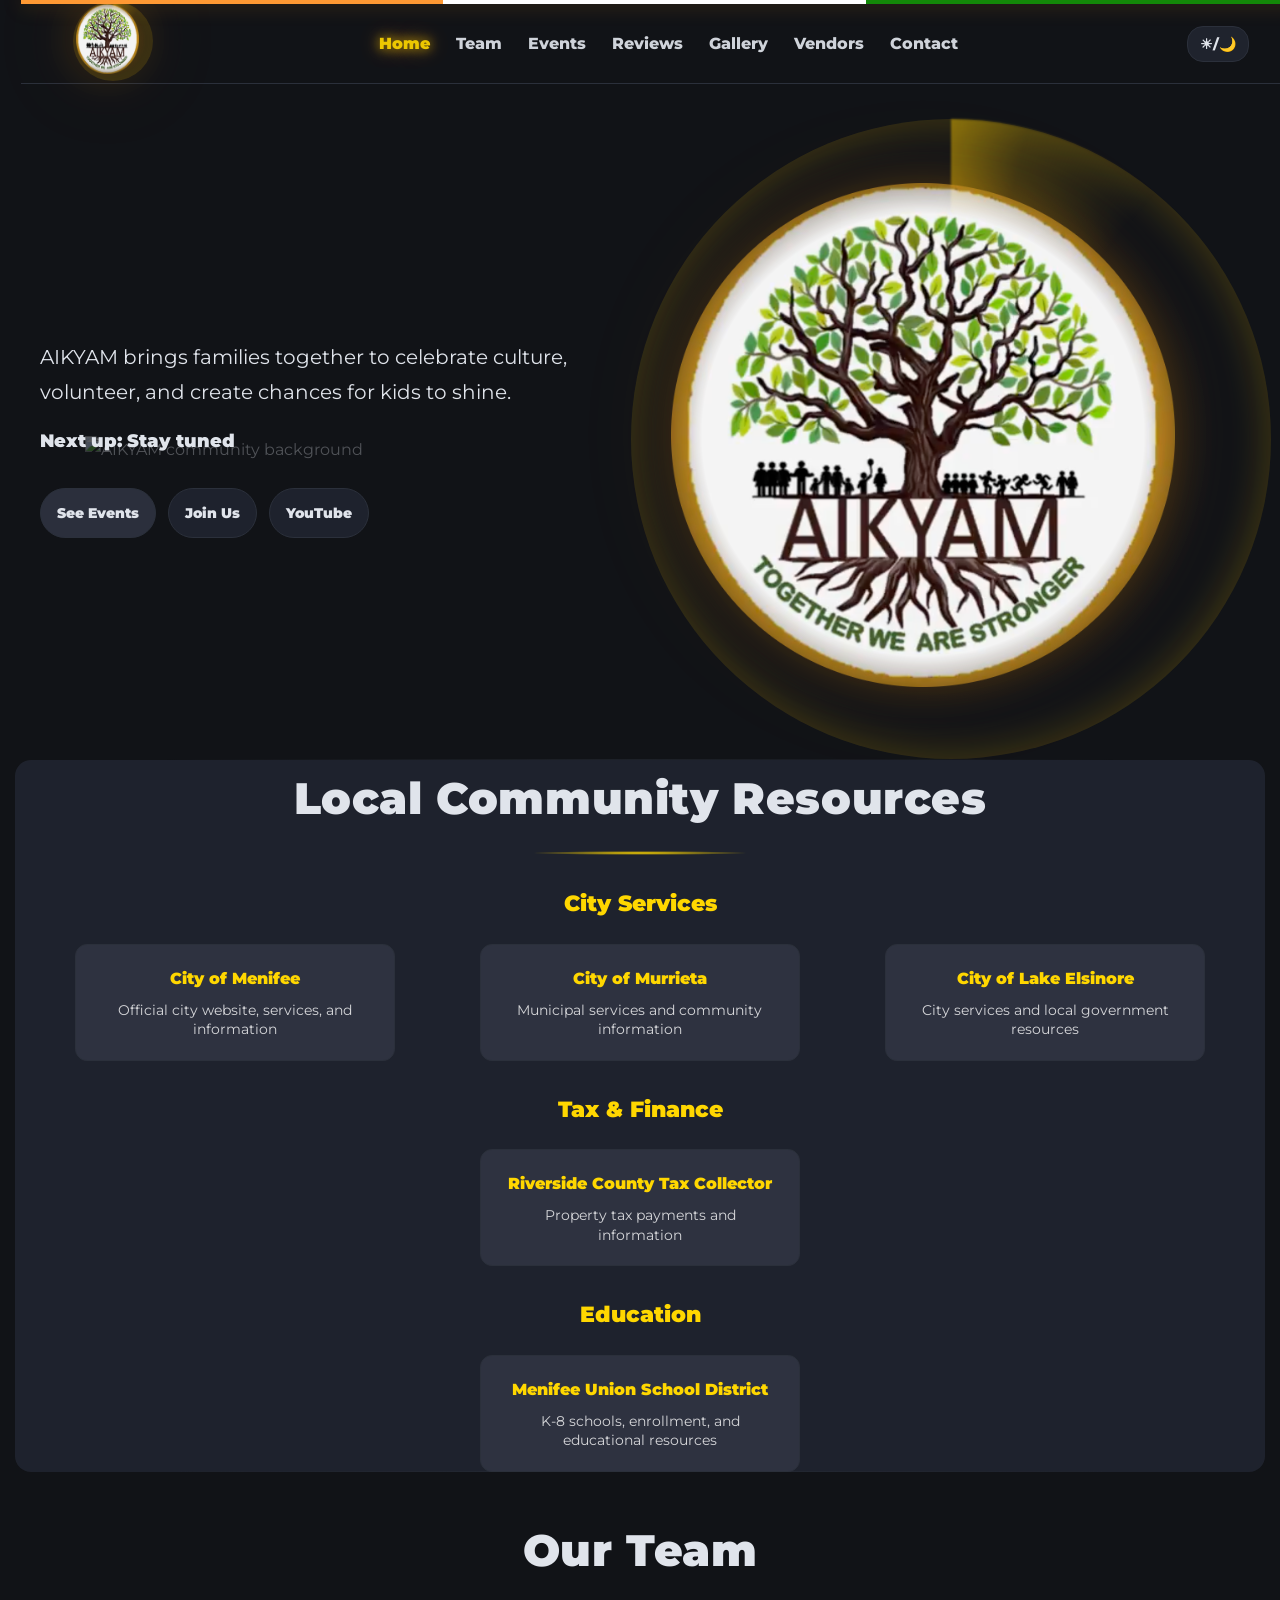
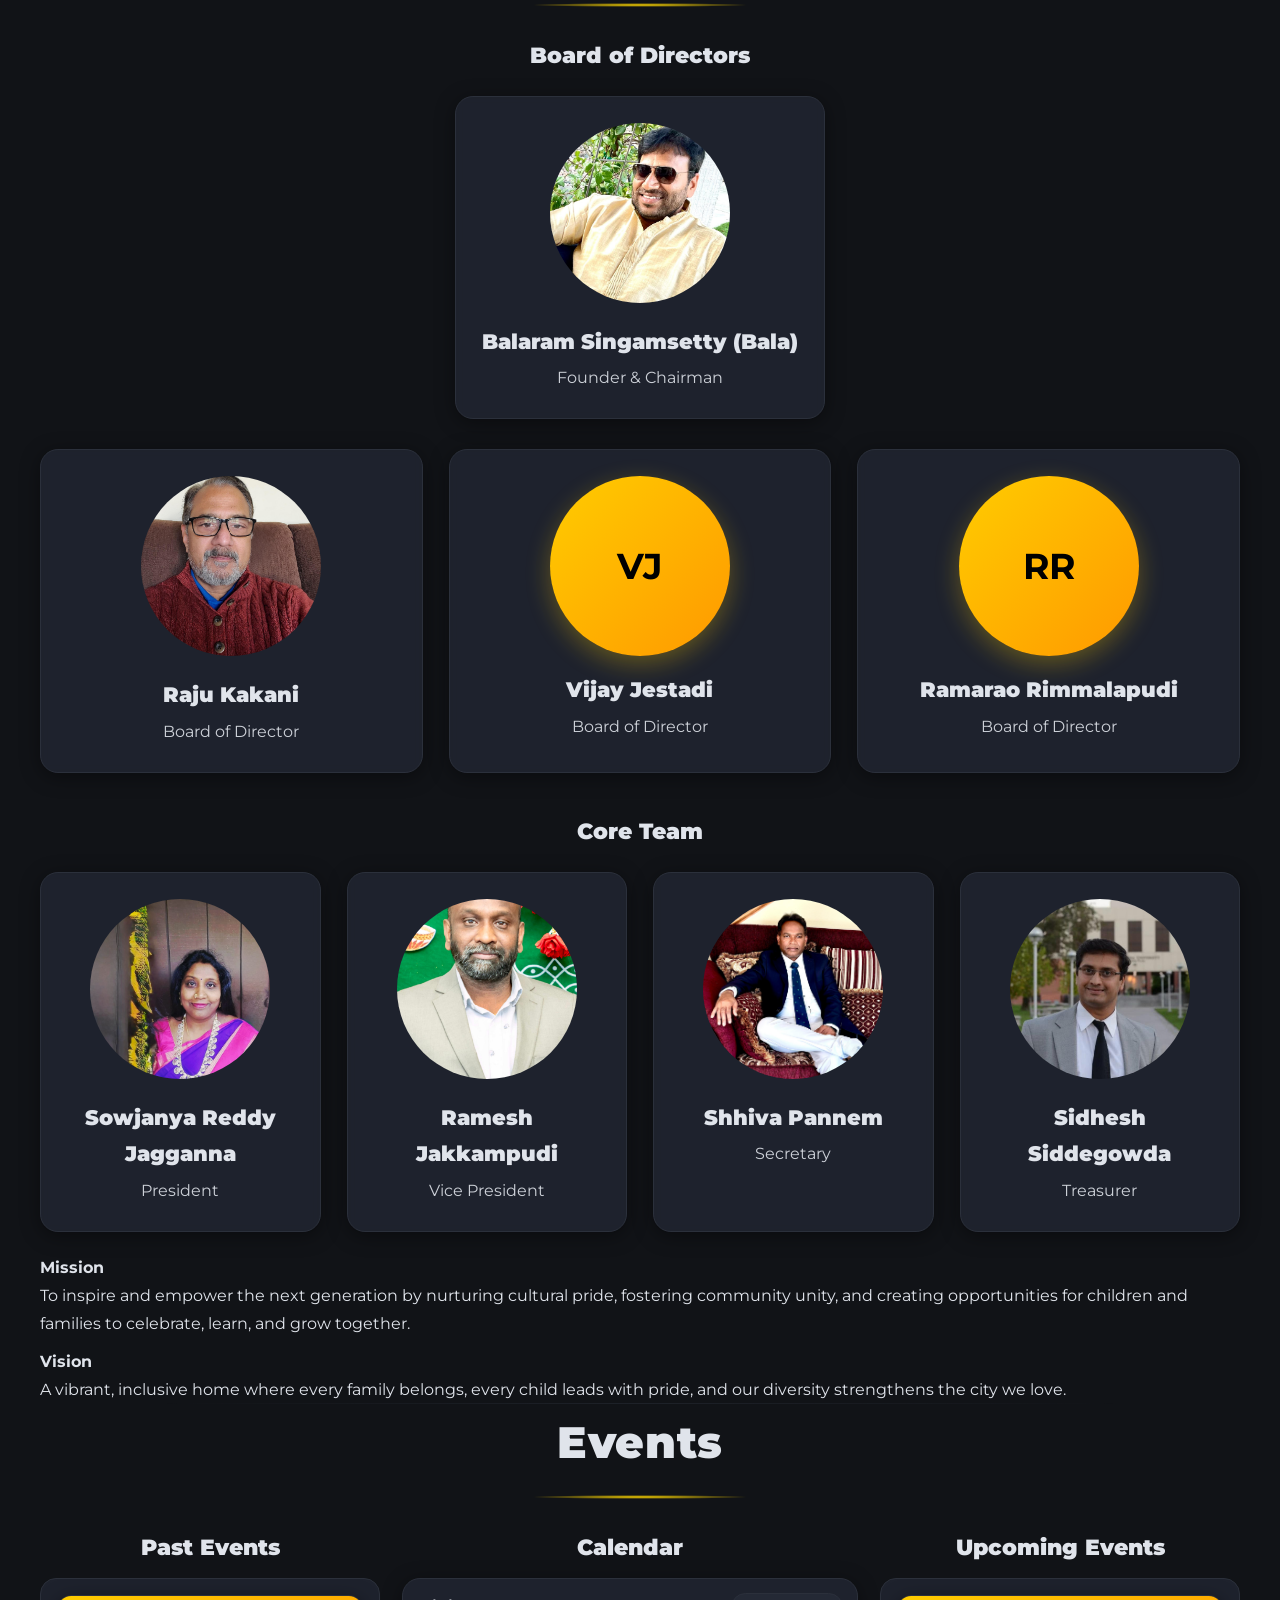
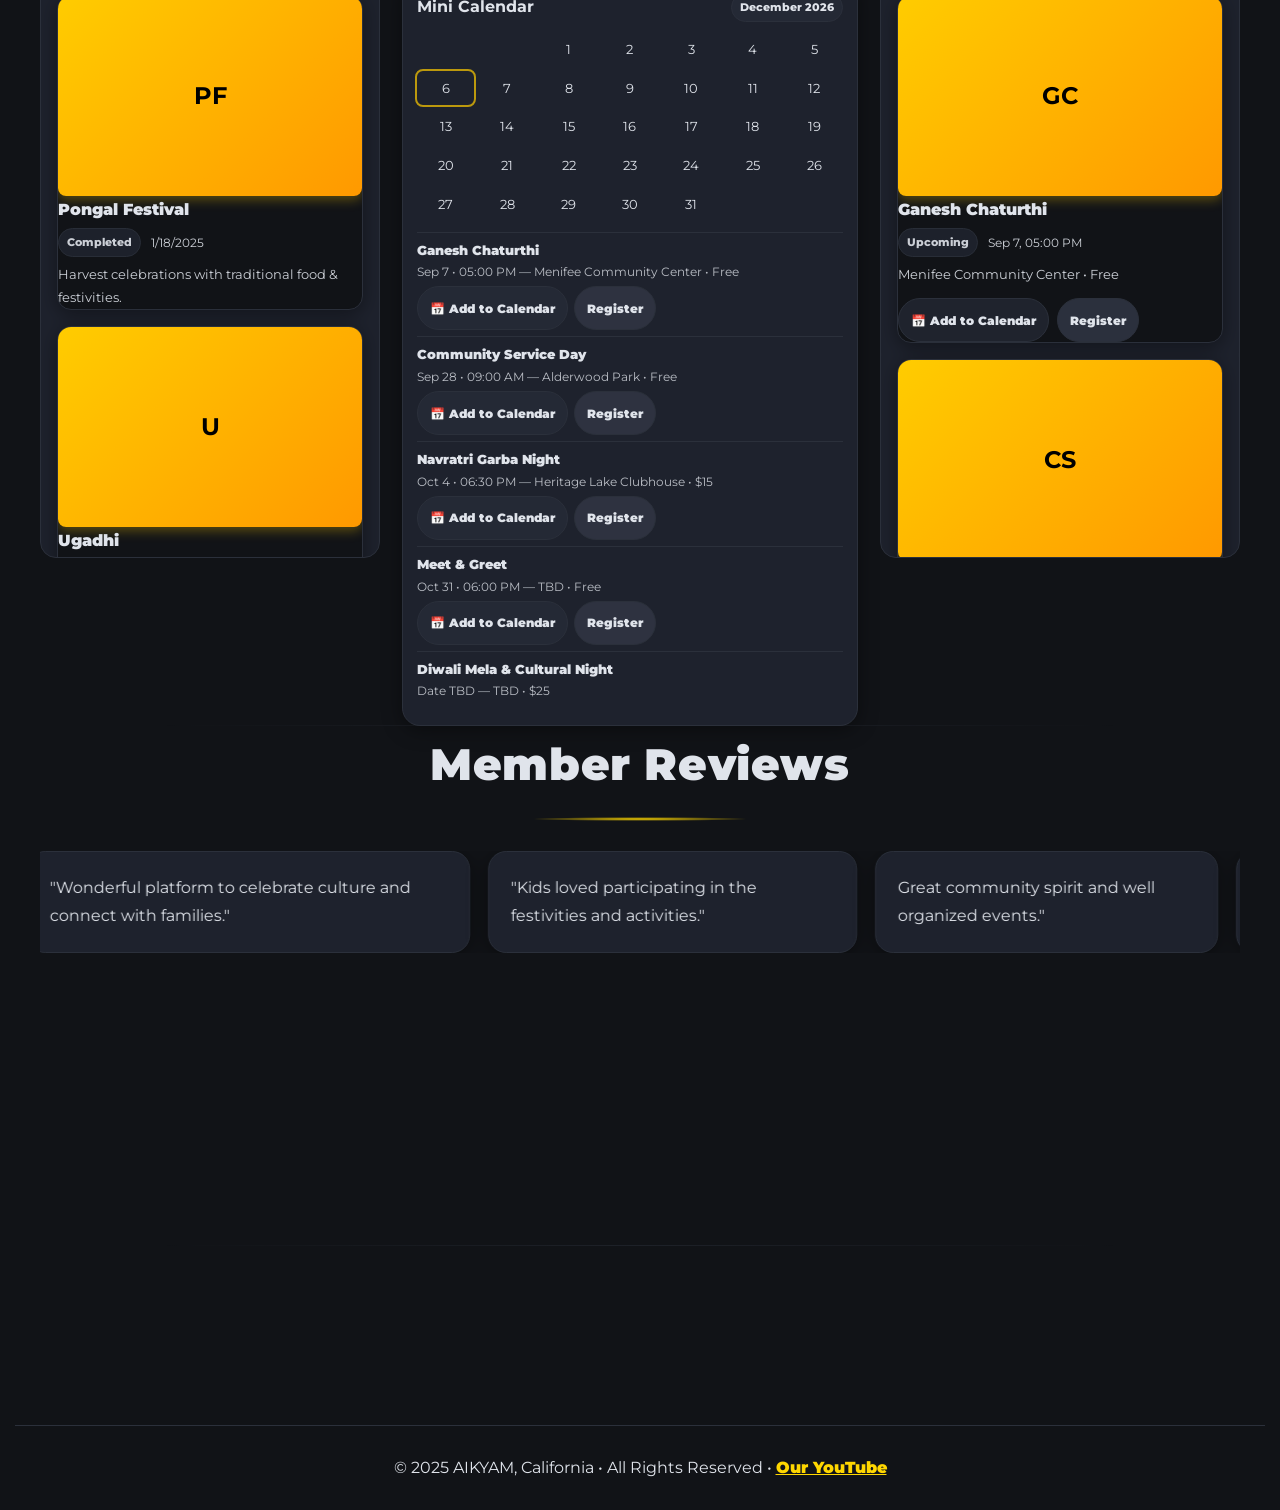
==== index.html @ e214d05e "common footer" ====
<!DOCTYPE html>
<html lang="en">

<head>
  <meta charset="UTF-8" />
  <meta http-equiv="X-UA-Compatible" content="IE=edge" />
  <meta name="viewport" content="width=device-width, initial-scale=1.0" />
  
  <!-- Primary Meta Tags -->
  <title>AIKYAM - Community Events & Cultural Celebrations | California</title>
  <meta name="title" content="AIKYAM - Community Events & Cultural Celebrations | California" />
  <meta name="description"
    content="Join AIKYAM for cultural celebrations, family events, and community volunteering. Bringing families together through festivals, kids showcases, and community engagement in California." />
  <meta name="keywords"
    content="AIKYAM, community events, cultural celebrations, family activities, volunteering, Indian community, festivals, California, kids showcase, cultural pride" />
  <meta name="author" content="AIKYAM" />
  <meta name="robots" content="index, follow" />
  <meta name="language" content="English" />
  <meta name="theme-color" content="#ff6b35" />
  
  <!-- Canonical URL -->
  <link rel="canonical" href="https://aikyamfoundation.org/" />

  <!-- Open Graph / Facebook -->
  <meta property="og:type" content="website" />
  <meta property="og:url" content="https://aikyamfoundation.org/" />
  <meta property="og:title" content="AIKYAM - Community Events & Cultural Celebrations" />
  <meta property="og:description"
    content="Join AIKYAM for cultural celebrations, family events, and community volunteering. Bringing families together through festivals, kids showcases, and community engagement." />
  <meta property="og:image" content="https://aikyamfoundation.org/assets/branding/logo.png" />
  <meta property="og:image:width" content="1200" />
  <meta property="og:image:height" content="630" />
  <meta property="og:site_name" content="AIKYAM" />
  <meta property="og:locale" content="en_US" />

  <!-- Twitter -->
  <meta property="twitter:card" content="summary_large_image" />
  <meta property="twitter:url" content="https://aikyamfoundation.org/" />
  <meta property="twitter:title" content="AIKYAM - Community Events & Cultural Celebrations" />
  <meta property="twitter:description"
    content="Join AIKYAM for cultural celebrations, family events, and community volunteering. Bringing families together through festivals, kids showcases, and community engagement." />
  <meta property="twitter:image" content="https://aikyamfoundation.org/assets/branding/logo.png" />

  <!-- Favicon -->
  <link rel="icon" type="image/png" sizes="32x32" href="assets/branding/logo.png" />
  <link rel="icon" type="image/png" sizes="16x16" href="assets/branding/logo.png" />
  <link rel="apple-touch-icon" href="assets/branding/logo.png" />

  <!-- Performance optimizations -->
  <link rel="preconnect" href="https://fonts.googleapis.com" />
  <link rel="preconnect" href="https://fonts.gstatic.com" crossorigin />
  <link rel="dns-prefetch" href="https://fonts.googleapis.com" />
  <link rel="dns-prefetch" href="https://www.youtube.com" />
  <link href="https://fonts.googleapis.com/css2?family=Montserrat:wght@400;700;900&display=swap" rel="stylesheet" />
  
  <!-- Preload critical resources -->
  <link rel="preload" href="styles.css" as="style" />
  <link rel="preload" href="script.js" as="script" />
  <link rel="preload" href="assets/branding/BgImage.png" as="image" />
  <link rel="preload" href="common/header.html" as="fetch" crossorigin />
  
  <!-- CSS -->
  <link rel="stylesheet" href="styles.css" />
  
  <!-- Structured Data -->
  <script type="application/ld+json">
  {
    "@context": "https://schema.org",
    "@type": "Organization",
    "name": "AIKYAM",
    "url": "https://aikyamfoundation.org",
    "logo": "https://aikyamfoundation.org/assets/branding/logo.png",
    "description": "AIKYAM brings families together to celebrate culture, volunteer, and create chances for kids to shine through community events and cultural celebrations.",
    "foundingDate": "2020",
    "address": {
      "@type": "PostalAddress",
      "addressRegion": "California",
      "addressCountry": "US"
    },
    "sameAs": [
      "https://www.youtube.com/@ManaAIKYAM"
    ]
  }
  </script>


</head>

<body>
  <div class="tricolor" aria-hidden="true"></div>

  <div id="bg-zoom" aria-hidden="true">
    <img id="bgZoomImg" src="assets/branding/BgImage.png" alt="AIKYAM community background" loading="eager">
  </div>

  <!-- Header will be loaded by JavaScript -->
  <div id="header-placeholder"></div>

  <!-- ===== Hero ===== -->
  <section class="hero" id="home" role="banner">
    <div class="container">
      <div class="hero-left">
        <p class="tagline">AIKYAM brings families together to celebrate culture, volunteer, and create chances
          for kids to shine.</p>
        <div class="next-title">Next up: <span id="nextEventTitle">—</span></div>
        <div class="countdown" id="countdown" aria-label="Event countdown timer" role="timer"></div>
        <div class="cta-row">
          <a class="btn" href="#events" aria-label="Navigate to events section">See Events</a>
          <a class="btn secondary" href="join.html" aria-label="Join AIKYAM community">Join Us</a>
          <a class="btn secondary" target="_blank" rel="noopener" href="https://www.youtube.com/@ManaAIKYAM" aria-label="Visit AIKYAM YouTube channel (opens in new tab)">YouTube</a>
          
        </div>
      </div>
      <div class="hero-right">
        <div class="sunburst" aria-hidden="true">
          <div class="sweep"></div>
        </div>
        <div class="hero-logo-wrap">
          <img class="hero-logo" src="assets/branding/logo.png" alt="AIKYAM hero image" loading="eager">
        </div>
      </div>
    </div>
  </section>

  <!-- ===== Local Community Resources ===== -->
  <section id="local-resources" class="reveal" role="region" aria-labelledby="resources-title">
    <div class="container">
      <h2 id="resources-title" class="section-title">Local Community Resources</h2>
      <div class="resource-links">
        <div class="resource-category">
          <h3 class="subhead">City Services</h3>
          <div class="links-grid">
            <a href="https://www.cityofmenifee.us/" target="_blank" rel="noopener noreferrer" class="resource-link">
              <strong>City of Menifee</strong>
              <span>Official city website, services, and information</span>
            </a>
            <a href="https://www.murrieta.org/" target="_blank" rel="noopener noreferrer" class="resource-link">
              <strong>City of Murrieta</strong>
              <span>Municipal services and community information</span>
            </a>
            <a href="https://www.lake-elsinore.org/" target="_blank" rel="noopener noreferrer" class="resource-link">
              <strong>City of Lake Elsinore</strong>
              <span>City services and local government resources</span>
            </a>
          </div>
        </div>
        
        <div class="resource-category">
          <h3 class="subhead">Tax & Finance</h3>
          <div class="links-grid">
            <a href="https://www.rivcotax.org/" target="_blank" rel="noopener noreferrer" class="resource-link">
              <strong>Riverside County Tax Collector</strong>
              <span>Property tax payments and information</span>
            </a>
          </div>
        </div>

        <div class="resource-category">
          <h3 class="subhead">Education</h3>
          <div class="links-grid">
            <a href="https://www.menifeeunion.org/" target="_blank" rel="noopener noreferrer" class="resource-link">
              <strong>Menifee Union School District</strong>
              <span>K-8 schools, enrollment, and educational resources</span>
            </a>
          </div>
        </div>
      </div>
    </div>
  </section>

  <!-- ===== Team ===== -->
  <section id="team" class="reveal" role="region" aria-labelledby="team-title">
    <div class="container">
      <h2 id="team-title" class="section-title">Our Team</h2>

      <h3 class="subhead" style="text-align: center; margin-bottom: 20px;">Board of Directors</h3>
      <!-- Chairman in separate row -->
      <div class="cards" id="chairmanCard"
        style="justify-content: center; margin-bottom: 30px; display: flex; align-items: center;"></div>
      <!-- Other board members -->
      <div class="cards" id="boardCards" style="margin-bottom: 40px;"></div>

      <h3 class="subhead" style="text-align: center; margin-bottom: 20px;">Core Team</h3>
      <div class="cards" id="coreCards"></div>

      <div class="mv">
        <h4>Mission</h4>
        <p>To inspire and empower the next generation by nurturing cultural pride, fostering community unity, and
          creating opportunities for children and families to celebrate, learn, and grow together.</p>
        <h4 style="margin-top:10px;">Vision</h4>
        <p>A vibrant, inclusive home where every family belongs, every child leads with pride, and our diversity
          strengthens the city we love.</p>
      </div>
    </div>
  </section>

  <!-- ===== Events (Past / Calendar / Upcoming) ===== -->
  <section id="events" class="reveal" role="region" aria-labelledby="events-title">
    <div class="container">
      <h2 id="events-title" class="section-title">Events</h2>
      <div class="events-3col">
        <div class="col l">
          <h3 class="subhead">Past Events</h3>
          <div class="vloop" id="pastVLoop" style="--vspd:38s"></div>
        </div>
        <div class="col m">
          <h3 class="subhead">Calendar</h3>
          <div class="calendar-card">
            <div class="calendar-head">
              <strong>Mini Calendar</strong>
              <span class="pill" id="calendarMonth"></span>
            </div>
            <div class="calendar-grid" id="calendarGrid" aria-label="Mini Calendar"></div>
            <div class="schedule" id="upcomingSchedule" aria-label="Upcoming schedule"></div>
          </div>
        </div>
        <div class="col r">
          <h3 class="subhead">Upcoming Events</h3>
          <div class="vloop" id="upVLoop" style="--vspd:44s"></div>
        </div>
      </div>
    </div>
  </section>

  <!-- ===== Member Reviews ===== -->
  <section id="reviews-section" class="reveal" role="region" aria-labelledby="reviews-title">
    <div class="container">
      <h2 id="reviews-title" class="section-title">Member Reviews</h2>
      <div class="reviews-marquee-wrapper" style="overflow:hidden;width:var(--maxw);margin:0 auto;">
        <div id="reviewsTrack" class="reviews"
          style="display:flex;gap:18px;justify-content:center;align-items:stretch;width:var(--maxw);margin:0 auto;will-change:transform;">
          <div class="review card">"Wonderful platform to celebrate culture and connect with families."</div>
          <div class="review card">"Kids loved participating in the festivities and activities."</div>
          <div class="review card">Great community spirit and well organized events."</div>
        </div>
      </div>
    </div>
  </section>



  </section>

  <canvas id="fireworks-canvas"></canvas>
  <div id="toTop" title="Back to top">↑</div>
  <div id="toast"></div>

  <!-- Footer will be loaded by JavaScript -->
  <div id="footer-placeholder"></div>
  
  <script src="script.js"></script>
</body>

</html>
---- styles.css ----
/*
  AIKYAM — Stylesheet
  - Mobile-first CSS with responsive enhancements and reduced motion support
  - Sections labeled for quick scanning
*/

/* ===================== RESET & TOKENS ===================== */
* {
  margin: 0;
  padding: 0;
  box-sizing: border-box;
  font-family: 'Montserrat', sans-serif;
}

/* ======== VARS ======== */
:root {
  /* Dark theme (default) */
  --bg: hsl(220, 15%, 8%);
  --text: hsl(220, 20%, 90%);
  --text-muted: hsl(220, 10%, 65%);
  --accent: #ffd700;
  --accent-2: #ffcc00;
  --secondary: #1a365d;
  --brd: hsl(220, 15%, 20%);
  --card: rgba(40, 45, 60, 0.6);
  --card-alt: rgba(50, 55, 70, 0.8);
  --shadow: 0 4px 20px rgba(0, 0, 0, 0.4);
  --maxw: 1200px;
  --header-h: 80px;
  --gutter: 20px;
  --font-body: "Montserrat", system-ui, sans-serif;
  --r: 16px;
  --transition-fast: 0.2s ease;
  --transition-medium: 0.3s ease;
  --transition-slow: 0.4s ease;
  --border-radius-sm: 8px;
  --border-radius-md: 12px;
  --border-radius-lg: 16px;
}

body.light {
  /* Light theme */
  --bg: hsl(0, 0%, 99%);
  --text: hsl(0, 0%, 15%);
  --text-muted: hsl(0, 0%, 45%);
  --brd: hsl(0, 0%, 80%);
  --card: rgba(255, 255, 255, 0.6);
  --card-alt: rgba(255, 255, 255, 0.8);
  --shadow: 0 4px 12px rgba(0, 0, 0, 0.1);
}

html,
body {
  height: 100%;
}

html {
  scrollbar-gutter: stable both-edges;
}

body {
  background: var(--bg);
  color: var(--text);
  overflow-x: hidden;
  line-height: 1.75;
}

img {
  max-width: 100%;
  height: auto;
}

/* Note: theme is controlled by the toggle; system preference handled in JS */

.tricolor {
  position: fixed;
  inset: 0 auto auto 0;
  height: 4px;
  width: 100%;
  z-index: 1500;
  background: linear-gradient(90deg, #FF9933 0 33%, #ffffff 33% 66%, #138808 66% 100%);
  box-shadow: 0 0 20px rgba(255, 153, 0, .4);
}

#bg-zoom {
  position: fixed;
  inset: 0;
  display: flex;
  align-items: center;
  justify-content: center;
  pointer-events: none;
  z-index: 0;
  opacity: .30;
  transition: opacity .3s ease;
}

body.light #bg-zoom {
  opacity: .30;
}

#bg-zoom img {
  width: min(1200px, 90vw);
  height: auto;
  transform: scale(1);
  filter: drop-shadow(0 0 60px rgba(255, 153, 0, .25));
  transition: filter .3s ease;
}

header {
  position: fixed;
  top: 4px;
  left: 0;
  right: 0;
  height: var(--header-h);
  display: flex;
  align-items: center;
  justify-content: center;
  background: var(--bg);
  z-index: 1400;
  border-bottom: 1px solid var(--brd);
  backdrop-filter: saturate(120%) blur(8px);
}

.header-inner {
  max-width: var(--maxw);
  width: 100%;
  margin-inline: auto;
  display: flex;
  align-items: center;
  justify-content: space-between;
  padding: 0 12px;
}

/* ====== NAV (updated for mobile) ====== */
nav {
  position: relative;
}

nav .nav-toggle {
  display: none;
  font-size: 24px;
  background: transparent;
  border: 1px solid var(--brd);
  border-radius: 10px;
  padding: 6px 10px;
  cursor: pointer;
  color: var(--text);
}

nav .nav-links {
  display: flex;
  gap: 14px;
  align-items: center;
  justify-content: center;
  flex-wrap: wrap;
}

nav a {
  display: inline-block;
  margin: 0 6px;
  font-weight: 800;
  color: var(--text);
  opacity: .92;
  transition: .25s;
  text-decoration: none;
}

nav a:hover {
  color: var(--accent);
  text-shadow: 0 0 12px rgba(255, 204, 0, .85), 0 0 22px rgba(255, 153, 0, .5);
}

nav a.active {
  color: var(--accent);
  text-shadow: 0 0 12px rgba(255, 204, 0, .85), 0 0 22px rgba(255, 153, 0, .5);
  font-weight: 900;
}

.theme-toggle {
  border: 1px solid var(--brd);
  background: var(--card);
  color: var(--text);
  padding: 8px 12px;
  border-radius: var(--border-radius-lg);
  font-weight: 800;
  cursor: pointer;
  transition: var(--transition-fast);
  font-size: 14px;
}

.theme-toggle:hover {
  background: var(--card-alt);
  transform: scale(1.05);
  box-shadow: var(--shadow);
}

.theme-toggle:active {
  transform: scale(0.95);
}

#scroll-progress {
  position: fixed;
  top: calc(var(--header-h) + 6px);
  left: 0;
  height: 3px;
  width: 0;
  background: var(--accent);
  box-shadow: 0 0 12px rgba(255, 204, 0, .9);
  z-index: 999;
}

section {
  padding: var(--pad-section) var(--gutter);
  min-height: 520px;
  position: relative;
  z-index: 1;
}

.container {
  max-width: var(--maxw);
  width: 100%;
  margin-inline: auto;
  position: relative;
}

section::after {
  content: '';
  position: absolute;
  left: 50%;
  transform: translateX(-50%);
  bottom: 0;
  width: 76%;
  height: 1px;
  background: linear-gradient(90deg, transparent, var(--brd), transparent);
  opacity: .5
}

h2.section-title {
  text-align: center;
  font-size: 44px;
  letter-spacing: .6px;
  font-weight: 900;
  margin-bottom: 30px;
}

h2.section-title::after {
  content: '';
  display: block;
  width: 220px;
  height: 4px;
  margin: 14px auto 0;
  border-radius: 999px;
  background: radial-gradient(closest-side, var(--accent), transparent);
  filter: blur(.4px);
  animation: underlinePulse 3s ease-in-out infinite;
}

@keyframes underlinePulse {

  0%,
  100% {
    transform: scaleX(.9);
    opacity: .85
  }

  50% {
    transform: scaleX(1.15);
    opacity: 1
  }
}

.hero {
  min-height: 760px;
  padding-top: calc(var(--header-h) + 38px);
  display: flex;
  align-items: center;
  justify-content: center;
  flex-direction: column;
}

.hero .container {
  display: flex;
  align-items: center;
  justify-content: space-between;
  gap: 44px;
  flex-wrap: wrap;
}

.hero .container {
  row-gap: 22px;
}

.hero-title {
  font-size: clamp(28px, 8vw, 56px);
  line-height: 1.1;
}

.hero-left {
  flex: 1;
  min-width: 320px
}

.hero-right {
  flex: 1;
  display: flex;
  align-items: center;
  justify-content: center;
  position: relative;
  visibility: visible;
}

.tagline {
  font-size: 20px;
  color: var(--muted);
  margin-bottom: 16px
}

.cta-row {
  display: flex;
  gap: 12px;
  flex-wrap: wrap;
  margin-top: 18px
}

.btn {
  padding: 12px 16px;
  border: 1px solid var(--brd);
  background: var(--card-alt);
  color: var(--text);
  font-weight: 900;
  border-radius: 999px;
  cursor: pointer;
  transition: .25s;
  font-size: 14px;
  text-decoration: none;
  display: inline-flex;
  align-items: center;
  gap: 8px;
  position: relative;
  overflow: hidden;
}

.btn:hover {
  transform: translateY(-2px);
  box-shadow: 0 12px 24px rgba(0, 0, 0, .25), 0 0 16px var(--accent), 0 0 24px var(--accent-2);
}

.btn.secondary {
  background: var(--card);
  color: var(--text);
  border: 1px solid var(--brd)
}

.btn.mini {
  padding: 8px 12px;
  font-size: 12px;
}

.btn.link {
  background: var(--accent);
  color: #ffffff;
}

.btn.link:hover {
  box-shadow: 0 12px 24px rgba(255, 204, 0, .35), 0 0 16px var(--accent), 0 0 24px var(--accent-2);
}

/* ======== Hero Alt (for separate pages) ======== */
.hero-alt {
  padding: 120px var(--gutter) 60px;
  text-align: center;
  background: linear-gradient(135deg, var(--bg) 0%, rgba(255, 204, 0, 0.05) 100%);
  border-bottom: 1px solid var(--brd);
}

.hero-alt h1 {
  font-size: clamp(2.2rem, 4vw, 3.5rem);
  margin-bottom: 16px;
  color: var(--text);
}

.hero-alt .tagline {
  font-size: 1.1rem;
  color: var(--muted);
  max-width: 600px;
  margin: 0 auto;
}

@media (max-width: 768px) {
  .hero-alt {
    padding: 100px var(--gutter) 40px;
  }
}

.sunburst {
  position: absolute;
  width: 640px;
  height: 640px;
  border-radius: 50%;
  z-index: 0;
  filter: saturate(1.05);
}

.sunburst::before {
  content: '';
  position: absolute;
  inset: 0;
  border-radius: 50%;
  background: radial-gradient(circle at 50% 50%, rgba(255, 153, 0, .18), transparent 60%);
  box-shadow: 0 0 36px 8px rgba(255, 204, 0, .18) inset;
}

.sunburst .sweep {
  position: absolute;
  inset: 0;
  border-radius: 50%;
  background: conic-gradient(from 0deg, rgba(255, 204, 0, .45) 0deg, rgba(255, 204, 0, .18) 14deg, rgba(255, 204, 0, 0) 40deg 360deg);
  filter: blur(1px);
  animation: beam-spin var(--beamspd, 10s) linear infinite;
}

@keyframes beam-spin {
  to {
    transform: rotate(360deg)
  }
}

.hero-logo-wrap {
  position: relative;
  z-index: 1;
  filter: drop-shadow(0 0 22px rgba(255, 153, 0, .22)) drop-shadow(0 0 48px rgba(255, 153, 0, .08));
}

.hero-logo {
  width: 560px;
  max-width: 90%;
  -webkit-mask-image: radial-gradient(circle at 50% 50%, rgba(255, 255, 255, 1) 62%, rgba(255, 255, 255, .35) 78%, transparent 90%);
  mask-image: radial-gradient(circle at 50% 50%, rgba(255, 255, 255, 1) 62%, rgba(255, 255, 255, .35) 78%, transparent 90%);
  transition: transform .3s ease;
}

.countdown {
  display: flex;
  gap: 10px;
  margin-top: 12px;
  font-weight: 900;
  flex-wrap: wrap;
}

.countdown .k {
  padding: 8px 12px;
  border-radius: 12px;
  background: var(--card);
  border: 1px solid var(--brd);
  min-width: 80px;
  text-align: center
}

.next-title {
  font-size: 18px;
  font-weight: 900;
  margin-top: 16px
}

.cards {
  display: grid;
  grid-template-columns: repeat(auto-fit, minmax(260px, 1fr));
  gap: 26px;
  width: 100%;
  margin: 6px auto 22px;
}

.person-card {
  background: var(--card);
  padding: 26px;
  border: 1px solid var(--brd);
  border-radius: 18px;
  text-align: center;
  backdrop-filter: blur(4px);
  transition: transform .35s ease, box-shadow .35s ease;
  box-shadow: var(--shadow);
}

.person-card:hover {
  transform: translateY(-8px) scale(1.03);
  box-shadow: var(--shadow-2);
}

.person-card img {
  width: 180px;
  height: 180px;
  border-radius: 50%;
  object-fit: cover;
  margin-bottom: 12px;
  transition: .4s ease;
}

.person-card:hover img {
  transform: rotate(5deg) scale(1.05);
}

.person-card .name {
  font-weight: 900;
  font-size: 21px;
}

.person-card .role {
  opacity: .9;
  margin-top: 4px;
}

.chip-mini {
  padding: 6px 10px;
  border-radius: 999px;
  background: var(--card);
  border: 1px solid var(--brd);
  font-size: 12px
}

.events-3col {
  display: grid;
  grid-template-columns: minmax(340px, 1fr) minmax(420px, 560px) minmax(360px, 1fr);
  gap: 22px;
  align-items: start;
}

@media (max-width:1200px) {
  .events-3col {
    grid-template-columns: 1fr;
  }
}

.subhead {
  font-size: 22px;
  font-weight: 900;
  margin: 0 0 10px;
  text-align: center;
}

.vloop {
  height: 580px;
  overflow: hidden;
  position: relative;
  border-radius: 16px;
  border: 1px solid var(--brd);
  background: var(--card);
}

.vtrack {
  display: grid;
  gap: 16px;
  animation: vscroll var(--vspd, 36s) linear infinite;
  will-change: transform;
  padding: 16px;
}

@keyframes vscroll {
  0% {
    transform: translateY(0)
  }

  100% {
    transform: translateY(-50%)
  }
}

.event-card {
  background: var(--bg);
  border: 1px solid var(--brd);
  border-radius: 14px;
  overflow: hidden;
  box-shadow: var(--shadow);
}

.event-thumb {
  position: relative;
  height: 160px;
  overflow: hidden;
}

.event-thumb img {
  width: 100%;
  height: 100%;
  object-fit: cover;
  transform: scale(1.02);
}

.event-body {
  padding: 12px 14px 14px;
}

.event-meta {
  display: flex;
  align-items: center;
  gap: 10px;
  font-size: 12px;
  opacity: .9;
  margin: 4px 0 6px;
}

.pill {
  display: inline-block;
  padding: 4px 8px;
  border-radius: 999px;
  font-weight: 800;
  font-size: 11px;
  background: var(--card);
  border: 1px solid var(--brd);
}

.event-title {
  font-weight: 900;
  font-size: 16px;
  margin-bottom: 4px;
}

.event-desc {
  font-size: 13px;
  opacity: .9;
}

.event-actions {
  display: flex;
  gap: 8px;
  margin-top: 10px;
  flex-wrap: wrap;
}

#gallery .wrap {
  overflow: hidden;
  border-radius: 16px;
  border: 1px solid var(--brd);
  background: var(--card);
  box-shadow: var(--shadow);
}

.gtrack {
  display: flex;
  gap: 22px;
  padding: 18px;
  will-change: transform;
}

.gslide {
  flex: 0 0 auto;
  width: 440px;
  height: 268px;
  border-radius: 16px;
  overflow: hidden;
  position: relative;
  background: #0b0b0b;
  box-shadow: var(--shadow);
}

.gslide img {
  position: absolute;
  inset: 0;
  width: 100%;
  height: 100%;
  object-fit: cover;
  animation: ken 12s ease-in-out infinite alternate;
}

.gslide .label {
  position: absolute;
  left: 10px;
  bottom: 10px;
  background: rgba(0, 0, 0, .5);
  border: 1px solid var(--brd);
  border-radius: 10px;
  padding: 6px 10px;
  font-size: 13px;
  font-weight: 800;
}

@keyframes ken {
  0% {
    transform: scale(1.05)
  }

  100% {
    transform: scale(1.12) translate(8px, -6px)
  }
}

.card {
  background: var(--card);
  border: 1px solid var(--brd);
  border-radius: 18px;
  padding: 22px;
  box-shadow: var(--shadow);
}

.hint {
  font-size: 12px;
  color: var(--muted);
}

#contact-section .contact {
  width: 980px;
  max-width: 100%;
  margin: 0 auto;
  text-align: center;
  font-size: 22px;
  display: flex;
  flex-direction: column;
  gap: 10px;
}

#contact-section a {
  color: var(--accent);
  font-weight: 900;
  text-decoration: none;
}

#contact-section a:hover {
  color: var(--accent-2);
  text-shadow: 0 0 10px rgba(255, 153, 0, .9);
}

footer {
  background: var(--bg);
  color: var(--text);
  text-align: center;
  padding: 28px;
  margin-top: 20px;
  border-top: 1px solid var(--brd);
  z-index: 1;
  position: relative;
}

/* ======== Register (Google Form) ======== */
#register .reg-wrap {
  width: min(1200px, 100%);
  margin: 0 auto;
  display: grid;
  grid-template-columns: 1fr;
  gap: 28px;
  align-items: start;
}

.embed {
  border-radius: 18px;
  overflow: hidden;
  border: 1px solid var(--brd);
  background: var(--bg);
  box-shadow: var(--shadow);
}

.embed-head {
  display: flex;
  align-items: center;
  justify-content: space-between;
  gap: 12px;
  padding: 16px 18px;
  border-bottom: 1px solid var(--brd);
  background: var(--card);
}

.embed-head .title {
  font-weight: 900;
}

.embed-body {
  padding: 0;
  height: min(1100px, 80vh);
}

.embed iframe {
  width: 100%;
  height: 100%;
  border: 0;
}

.badge {
  display: inline-block;
  padding: 6px 10px;
  border-radius: 999px;
  background: var(--card);
  border: 1px solid var(--brd);
  font-size: 12px;
  font-weight: 800;
}

/* ===================== DONATE — NEW PRETTY LAYOUT ===================== */
#donate .donate-grid {
  display: grid;
  grid-template-columns: 2fr 1.1fr;
  gap: 22px;
  align-items: stretch;
}

@media (max-width:1100px) {
  #donate .donate-grid {
    grid-template-columns: 1fr;
  }
}

.donate-hero {
  position: relative;
  overflow: hidden;
  border-radius: 22px;
  padding: 24px;
  border: 1px solid var(--brd);
  background:
    radial-gradient(1200px 500px at -20% -40%, rgba(255, 204, 0, .18), transparent 60%),
    radial-gradient(900px 500px at 120% 120%, rgba(255, 153, 0, .16), transparent 60%),
    var(--card);
  box-shadow: var(--shadow);
}

.donate-hero h3 {
  font-size: 30px;
  line-height: 1.15;
  margin-bottom: 6px;
}

.donate-hero p {
  color: var(--muted);
  margin-bottom: 14px;
}

.donate-hero .progress {
  height: 12px;
  background: rgba(255, 255, 255, .08);
  border: 1px solid var(--brd);
  border-radius: 999px;
  overflow: hidden;
  margin: 12px 0 10px;
}

.donate-hero .bar {
  height: 100%;
  width: 0%;
  background: linear-gradient(90deg, var(--accent), var(--accent-2));
  box-shadow: 0 0 16px rgba(255, 204, 0, .45);
  transition: width .8s ease;
}

.donate-hero .meta {
  display: flex;
  gap: 10px;
  align-items: center;
  font-weight: 900;
  font-size: 12px;
  opacity: .9;
}

.donate-hero .meta .pill {
  background: rgba(255, 204, 0, .12);
  border-color: rgba(255, 204, 0, .35);
}

.donation-form {
  margin-top: 18px;
  background: var(--bg);
  border: 1px solid var(--brd);
  border-radius: 18px;
  padding: 18px;
}

.input-row {
  display: grid;
  grid-template-columns: 1fr 1fr;
  gap: 12px;
}

@media (max-width:700px) {
  .input-row {
    grid-template-columns: 1fr;
  }
}

.input,
select {
  width: 100%;
  padding: 12px 14px;
  border-radius: 12px;
  border: 1px solid var(--brd);
  background: var(--card);
  color: var(--text);
  outline: none;
}

.amount-grid {
  display: flex;
  flex-wrap: wrap;
  gap: 10px;
  margin: 14px 0 8px;
}

.amount-btn {
  border: 1px solid var(--brd);
  background: var(--card);
  color: var(--text);
  border-radius: 12px;
  padding: 10px 14px;
  font-weight: 900;
  cursor: pointer;
  transition: .2s;
  user-select: none;
}

.amount-btn.active,
.amount-btn:hover {
  outline: 2px solid rgba(255, 204, 0, .55);
  transform: translateY(-2px);
}

/* Vendor filter button active state - override amount-btn styles */
[data-filter].active {
  background: var(--accent) !important;
  color: #000000 !important;
  transform: none !important;
  outline: none !important;
  box-shadow: 0 0 8px rgba(255, 215, 0, 0.4) !important;
  font-weight: 900 !important;
}

/* Prevent size changes on active filter buttons when hovered or clicked */
[data-filter].active:hover,
[data-filter].active:active,
[data-filter].active:focus {
  transform: none !important;
  box-shadow: 0 0 8px rgba(255, 215, 0, 0.4) !important;
}

.custom-amount {
  display: flex;
  gap: 8px;
  align-items: center;
  margin-top: 8px;
}

.custom-amount input {
  width: 120px;
  text-align: center;
}

.donate-actions {
  display: flex;
  align-items: center;
  gap: 10px;
  flex-wrap: wrap;
  margin-top: 12px;
}

.switch {
  display: inline-flex;
  align-items: center;
  gap: 8px;
  font-size: 12px;
}

.switch input {
  appearance: none;
  width: 42px;
  height: 24px;
  border-radius: 999px;
  background: var(--card);
  border: 1px solid var(--brd);
  position: relative;
  outline: none;
  cursor: pointer;
}

.switch input::after {
  content: '';
  position: absolute;
  left: 3px;
  top: 3px;
  width: 18px;
  height: 18px;
  border-radius: 50%;
  background: #fff;
  transition: transform .2s;
}

body.light .switch input::after {
  background: var(--bg);
}

.switch input:checked {
  background: linear-gradient(90deg, var(--accent), var(--accent-2));
}

.switch input:checked::after {
  transform: translateX(18px);
}

/* ======== TOP DONORS ======== */
.leaderboard {
  border-radius: 22px;
  overflow: hidden;
  background: var(--card);
  border: 1px solid var(--brd);
  box-shadow: var(--shadow);
  display: flex;
  flex-direction: column;
}

.leaderboard .head {
  display: flex;
  align-items: center;
  justify-content: space-between;
  padding: 16px 18px;
  border-bottom: 1px solid var(--brd);
  background: linear-gradient(90deg, rgba(255, 204, 0, .12), transparent);
}

.leaderboard .head .title {
  font-weight: 900;
}

.donor-list {
  padding: 12px;
}

.donor {
  display: grid;
  grid-template-columns: auto 1fr auto;
  gap: 12px;
  align-items: center;
  padding: 12px;
  border: 1px solid var(--brd);
  background: var(--bg);
  border-radius: 14px;
  margin-bottom: 10px;
  transition: .2s;
}

.donor:hover {
  transform: translateY(-2px);
  box-shadow: var(--shadow-2);
}

.avatar {
  width: 46px;
  height: 46px;
  border-radius: 50%;
  display: grid;
  place-items: center;
  font-weight: 900;
  color: #ffffff;
  background: linear-gradient(180deg, var(--accent), var(--accent-2));
  border: 2px solid rgba(255, 255, 255, .65);
  box-shadow: 0 0 0 3px rgba(255, 204, 0, .2);
}

body.light .avatar {
  color: var(--text);
}

.donor .name {
  font-weight: 900;
}

.donor .amt {
  font-weight: 900;
}

.rank {
  font-weight: 900;
  font-size: 12px;
}

.rank.gold {
  color: #ffd700;
}

.rank.silver {
  color: #c0c0c0;
}

.rank.bronze {
  color: #cd7f32;
}

/* ======== MEMBERS (NEW) ======== */
#members .reg-wrap {
  width: min(1200px, 100%);
  margin: 0 auto;
  display: grid;
  grid-template-columns: 2fr 1fr;
  gap: 18px;
  align-items: start;
}

@media (max-width:900px) {
  #members .reg-wrap {
    grid-template-columns: 1fr;
  }
}

#members .embed-body {
  height: min(1000px, 80vh);
}

#members .card ul {
  margin-left: 18px;
  line-height: 1.9;
}

/* ======== VENDORS (NEW) ======== */
.vendor-card {
  background: var(--card);
  padding: 22px;
  border: 1px solid var(--brd);
  border-radius: 18px;
  text-align: center;
  box-shadow: var(--shadow);
  transition: .3s;
}

.vendor-card:hover {
  transform: translateY(-6px) scale(1.02);
  box-shadow: var(--shadow-2);
}

.vendor-card img {
  width: 140px;
  height: 140px;
  object-fit: cover;
  border-radius: 16px;
  margin-bottom: 10px;
  border: 1px solid var(--brd);
}

.vendor-card .name {
  font-weight: 900;
  font-size: 18px;
}

.vendor-card .cat {
  font-size: 12px;
  opacity: .85;
  margin-top: 2px;
}

#vendorGrid {
  display: grid;
  grid-template-columns: repeat(auto-fit, minmax(220px, 1fr));
  gap: 14px;
}

#vendorMarquee .gslide {
  width: 280px;
  height: 120px;
}

/* ======== Reveal, Toast, etc. ======== */
.reveal {
  opacity: 0;
  transform: translateY(8px);
  transition: opacity .6s ease, transform .6s ease;
}

.reveal.show {
  opacity: 1;
  transform: translateY(0);
}

#toTop {
  position: fixed;
  right: 18px;
  bottom: 84px;
  width: 46px;
  height: 46px;
  border-radius: 50%;
  background: rgba(0, 0, 0, .7);
  border: 1px solid rgba(255, 255, 255, .2);
  display: flex;
  align-items: center;
  justify-content: center;
  color: #fff;
  font-weight: 900;
  cursor: pointer;
  box-shadow: 0 0 16px rgba(255, 204, 0, .25);
  z-index: 1200;
  opacity: 0;
  transform: translateY(12px);
  transition: .3s;
}

body.light #toTop {
  background: var(--card-alt);
  color: var(--text);
  border-color: var(--brd);
}

#toTop.show {
  opacity: 1;
  transform: translateY(0);
}

#toast {
  position: fixed;
  left: 50%;
  bottom: 72px;
  transform: translateX(-50%);
  background: rgba(0, 0, 0, .76);
  border: 1px solid rgba(255, 255, 255, .18);
  padding: 10px 14px;
  border-radius: 10px;
  font-weight: 800;
  letter-spacing: .3px;
  opacity: 0;
  transition: opacity .25s, transform .25s;
  z-index: 1200;
  pointer-events: none;
}

body.light #toast {
  background: #16181d;
  color: #fff;
  border-color: #2a2f3a;
}

#toast.show {
  opacity: 1;
  transform: translateX(-50%) translateY(-6px);
}

/* (removed) Global Loading Spinner — using per-section placeholders */

/* ==================== Responsive Enhancements ==================== */
:root {
  --nav-h: 64px;
}

@media (max-width: 1024px) {
  .section-title {
    font-size: clamp(22px, 3.2vw, 32px);
  }

  .gslide {
    width: 360px;
    height: 220px;
  }
}

@media (max-width: 768px) {
  .container {
    padding-left: 0;
    padding-right: 0;
  }

  nav .nav-toggle {
    display: block;
    position: absolute;
    left: -8px;
    top: -2px;
  }

  nav .nav-links {
    display: none !important;
    position: fixed !important;
    top: var(--header-h) !important;
    left: 32.5% !important;
    right: 32.5% !important;
    width: 35% !important;
    background: #000 !important;
    backdrop-filter: none !important;
    border: 1px solid #333 !important;
    border-radius: 8px !important;
    padding: 20px !important;
    flex-direction: column !important;
    gap: 0 !important;
    align-items: stretch !important;
    justify-content: flex-start !important;
    flex-wrap: nowrap !important;
    box-shadow: 0 4px 20px rgba(0, 0, 0, 0.8) !important;
    z-index: 1000 !important;
    box-sizing: border-box !important;
    opacity: 1 !important;
  }

  header.open nav .nav-links {
    display: flex !important;
    background: #000 !important;
  }

  /* Remove header transparency on mobile when menu is open */
  header.open {
    background: #000 !important;
    backdrop-filter: none !important;
  }

  /* Mobile menu links - override desktop styles completely */
  nav .nav-links a {
    color: #fff !important;
    opacity: 1 !important;
    text-align: center !important;
    width: 100% !important;
    padding: 15px 20px !important;
    margin: 0 !important;
    display: block !important;
    text-decoration: none !important;
    border-radius: 0 !important;
    font-weight: 600 !important;
    font-size: 16px !important;
    line-height: 1.4 !important;
    border-bottom: 1px solid rgba(255, 255, 255, 0.1) !important;
    transition: background-color 0.2s ease !important;
    box-sizing: border-box !important;
  }

  nav .nav-links a:last-child {
    border-bottom: none !important;
  }

  nav .nav-links a:hover {
    background-color: rgba(255, 255, 255, 0.1) !important;
  }

  nav .nav-links a.active {
    background-color: rgba(255, 215, 0, 0.2) !important;
    color: var(--accent) !important;
  }

  header {
    min-height: var(--nav-h);
  }

  .cards {
    grid-template-columns: 1fr 1fr;
  }

  .vendor-card img {
    width: 110px;
    height: 110px;
  }
}

@media (max-width: 520px) {
  .cards {
    grid-template-columns: 1fr;
  }

  .vendor-card {
    padding: 16px;
  }

  .vendor-card img {
    width: 88px;
    height: 88px;
  }

  #members .embed-body {
    height: 72vh;
  }
}

/* ======== CALENDAR STYLES ======== */
.calendar-card {
  border: 1px solid var(--brd);
  border-radius: 18px;
  background: var(--card);
  padding: 14px;
  box-shadow: var(--shadow);
}

.calendar-head {
  display: flex;
  align-items: center;
  justify-content: space-between;
  margin-bottom: 10px;
  font-weight: 900;
}

.calendar-grid {
  display: grid;
  grid-template-columns: repeat(7, 1fr);
  gap: 4px;
  text-align: center;
  margin-bottom: 10px;
}

.calendar-grid .cal-cell {
  padding: 6px;
  border-radius: 6px;
  font-size: 13px;
}

.calendar-grid .cal-cell.has {
  background: var(--accent);
  color: #ffffff;
  font-weight: 900;
}

.calendar-grid .cal-cell.mute {
  opacity: .4;
}

.schedule .sch-item {
  border-top: 1px solid var(--brd);
  padding: 6px 0;
  font-size: 13px;
}

.schedule .sch-item .t {
  font-weight: 900;
}

.schedule .sch-item .d {
  opacity: .8;
  font-size: 12px;
}

.schedule .sch-item .a {
  margin-top: 4px;
  display: flex;
  gap: 6px;
  flex-wrap: wrap;
}

/* ==================== Mobile-friendly enhancements ==================== */
/* Scalable hero heading and larger tap targets */
.hero-left h1 {
  font-size: clamp(28px, 8vw, 56px);
  line-height: 1.1;
}

.btn,
.amount-btn {
  min-height: 44px;
  /* improve touch target size on mobile */
}

/* ======== LOCAL RESOURCES ======== */
#local-resources {
  background: var(--card);
  border-radius: var(--border-radius-lg);
  margin-bottom: 40px;
}

.resource-links {
  display: grid;
  gap: 30px;
}

.resource-category {
  text-align: center;
}

.resource-category .subhead {
  margin-bottom: 20px;
  color: var(--accent);
  font-weight: 900;
}

.links-grid {
  display: grid;
  grid-template-columns: repeat(auto-fit, minmax(280px, 1fr));
  gap: 16px;
  justify-items: center;
}

.resource-link {
  display: flex;
  flex-direction: column;
  padding: 20px;
  background: var(--card-alt);
  border: 1px solid var(--brd);
  border-radius: var(--border-radius-md);
  text-decoration: none;
  color: #ffffff;
  transition: var(--transition-medium);
  min-height: 100px;
  justify-content: center;
  text-align: center;
  width: 100%;
  max-width: 320px;
}

.resource-link:hover {
  transform: translateY(-2px);
  box-shadow: var(--shadow);
  border-color: var(--accent);
}

.resource-link strong {
  color: var(--accent);
  font-size: 16px;
  font-weight: 900;
  margin-bottom: 8px;
  display: block;
}

.resource-link span {
  color: #ffffff;
  opacity: 0.8;
  font-size: 14px;
  line-height: 1.4;
}

@media (max-width: 768px) {
  section {
    padding: 48px var(--gutter);
  }

  /* Mobile nav: convert links into a drop-down panel */
  nav .nav-links {
    position: absolute;
    top: calc(100% + 8px);
    left: 0;
    right: 0;
    flex-direction: column;
    gap: 10px;
    background: var(--bg);
    border: 1px solid var(--brd);
    border-radius: 12px;
    padding: 12px;
    box-shadow: var(--shadow);
    z-index: 1500;
  }

  .hero .container {
    flex-direction: column;
    text-align: center;
  }

  .cta-row {
    justify-content: center;
  }
}

@media (max-width: 520px) {
  section {
    padding: 36px var(--gutter);
  }

  .gslide {
    width: 300px;
    height: 180px;
  }

  #vendorGrid {
    grid-template-columns: repeat(auto-fit, minmax(180px, 1fr));
  }
}

/* Respect reduced motion preferences */
@media (prefers-reduced-motion: reduce) {
  *, *::before, *::after {
    animation: none !important;
    transition: none !important;
  }
}
---- styles.css ----
/*
  AIKYAM — Stylesheet
  - Mobile-first CSS with responsive enhancements and reduced motion support
  - Sections labeled for quick scanning
*/

/* ===================== RESET & TOKENS ===================== */
* {
  margin: 0;
  padding: 0;
  box-sizing: border-box;
  font-family: 'Montserrat', sans-serif;
}

/* ======== VARS ======== */
:root {
  /* Dark theme (default) */
  --bg: hsl(220, 15%, 8%);
  --text: hsl(220, 20%, 90%);
  --text-muted: hsl(220, 10%, 65%);
  --accent: #ffd700;
  --accent-2: #ffcc00;
  --secondary: #1a365d;
  --brd: hsl(220, 15%, 20%);
  --card: rgba(40, 45, 60, 0.6);
  --card-alt: rgba(50, 55, 70, 0.8);
  --shadow: 0 4px 20px rgba(0, 0, 0, 0.4);
  --maxw: 1200px;
  --header-h: 80px;
  --gutter: 20px;
  --font-body: "Montserrat", system-ui, sans-serif;
  --r: 16px;
  --transition-fast: 0.2s ease;
  --transition-medium: 0.3s ease;
  --transition-slow: 0.4s ease;
  --border-radius-sm: 8px;
  --border-radius-md: 12px;
  --border-radius-lg: 16px;
}

body.light {
  /* Light theme */
  --bg: hsl(0, 0%, 99%);
  --text: hsl(0, 0%, 15%);
  --text-muted: hsl(0, 0%, 45%);
  --brd: hsl(0, 0%, 80%);
  --card: rgba(255, 255, 255, 0.6);
  --card-alt: rgba(255, 255, 255, 0.8);
  --shadow: 0 4px 12px rgba(0, 0, 0, 0.1);
}

html,
body {
  height: 100%;
}

html {
  scrollbar-gutter: stable both-edges;
}

body {
  background: var(--bg);
  color: var(--text);
  overflow-x: hidden;
  line-height: 1.75;
}

img {
  max-width: 100%;
  height: auto;
}

/* Note: theme is controlled by the toggle; system preference handled in JS */

.tricolor {
  position: fixed;
  inset: 0 auto auto 0;
  height: 4px;
  width: 100%;
  z-index: 1500;
  background: linear-gradient(90deg, #FF9933 0 33%, #ffffff 33% 66%, #138808 66% 100%);
  box-shadow: 0 0 20px rgba(255, 153, 0, .4);
}

#bg-zoom {
  position: fixed;
  inset: 0;
  display: flex;
  align-items: center;
  justify-content: center;
  pointer-events: none;
  z-index: 0;
  opacity: .30;
  transition: opacity .3s ease;
}

body.light #bg-zoom {
  opacity: .30;
}

#bg-zoom img {
  width: min(1200px, 90vw);
  height: auto;
  transform: scale(1);
  filter: drop-shadow(0 0 60px rgba(255, 153, 0, .25));
  transition: filter .3s ease;
}

header {
  position: fixed;
  top: 4px;
  left: 0;
  right: 0;
  height: var(--header-h);
  display: flex;
  align-items: center;
  justify-content: center;
  background: var(--bg);
  z-index: 1400;
  border-bottom: 1px solid var(--brd);
  backdrop-filter: saturate(120%) blur(8px);
}

.header-inner {
  max-width: var(--maxw);
  width: 100%;
  margin-inline: auto;
  display: flex;
  align-items: center;
  justify-content: space-between;
  padding: 0 12px;
}

/* ====== NAV (updated for mobile) ====== */
nav {
  position: relative;
}

nav .nav-toggle {
  display: none;
  font-size: 24px;
  background: transparent;
  border: 1px solid var(--brd);
  border-radius: 10px;
  padding: 6px 10px;
  cursor: pointer;
  color: var(--text);
}

nav .nav-links {
  display: flex;
  gap: 14px;
  align-items: center;
  justify-content: center;
  flex-wrap: wrap;
}

nav a {
  display: inline-block;
  margin: 0 6px;
  font-weight: 800;
  color: var(--text);
  opacity: .92;
  transition: .25s;
  text-decoration: none;
}

nav a:hover {
  color: var(--accent);
  text-shadow: 0 0 12px rgba(255, 204, 0, .85), 0 0 22px rgba(255, 153, 0, .5);
}

nav a.active {
  color: var(--accent);
  text-shadow: 0 0 12px rgba(255, 204, 0, .85), 0 0 22px rgba(255, 153, 0, .5);
  font-weight: 900;
}

.theme-toggle {
  border: 1px solid var(--brd);
  background: var(--card);
  color: var(--text);
  padding: 8px 12px;
  border-radius: var(--border-radius-lg);
  font-weight: 800;
  cursor: pointer;
  transition: var(--transition-fast);
  font-size: 14px;
}

.theme-toggle:hover {
  background: var(--card-alt);
  transform: scale(1.05);
  box-shadow: var(--shadow);
}

.theme-toggle:active {
  transform: scale(0.95);
}

#scroll-progress {
  position: fixed;
  top: calc(var(--header-h) + 6px);
  left: 0;
  height: 3px;
  width: 0;
  background: var(--accent);
  box-shadow: 0 0 12px rgba(255, 204, 0, .9);
  z-index: 999;
}

section {
  padding: var(--pad-section) var(--gutter);
  min-height: 520px;
  position: relative;
  z-index: 1;
}

.container {
  max-width: var(--maxw);
  width: 100%;
  margin-inline: auto;
  position: relative;
}

section::after {
  content: '';
  position: absolute;
  left: 50%;
  transform: translateX(-50%);
  bottom: 0;
  width: 76%;
  height: 1px;
  background: linear-gradient(90deg, transparent, var(--brd), transparent);
  opacity: .5
}

h2.section-title {
  text-align: center;
  font-size: 44px;
  letter-spacing: .6px;
  font-weight: 900;
  margin-bottom: 30px;
}

h2.section-title::after {
  content: '';
  display: block;
  width: 220px;
  height: 4px;
  margin: 14px auto 0;
  border-radius: 999px;
  background: radial-gradient(closest-side, var(--accent), transparent);
  filter: blur(.4px);
  animation: underlinePulse 3s ease-in-out infinite;
}

@keyframes underlinePulse {

  0%,
  100% {
    transform: scaleX(.9);
    opacity: .85
  }

  50% {
    transform: scaleX(1.15);
    opacity: 1
  }
}

.hero {
  min-height: 760px;
  padding-top: calc(var(--header-h) + 38px);
  display: flex;
  align-items: center;
  justify-content: center;
  flex-direction: column;
}

.hero .container {
  display: flex;
  align-items: center;
  justify-content: space-between;
  gap: 44px;
  flex-wrap: wrap;
}

.hero .container {
  row-gap: 22px;
}

.hero-title {
  font-size: clamp(28px, 8vw, 56px);
  line-height: 1.1;
}

.hero-left {
  flex: 1;
  min-width: 320px
}

.hero-right {
  flex: 1;
  display: flex;
  align-items: center;
  justify-content: center;
  position: relative;
  visibility: visible;
}

.tagline {
  font-size: 20px;
  color: var(--muted);
  margin-bottom: 16px
}

.cta-row {
  display: flex;
  gap: 12px;
  flex-wrap: wrap;
  margin-top: 18px
}

.btn {
  padding: 12px 16px;
  border: 1px solid var(--brd);
  background: var(--card-alt);
  color: var(--text);
  font-weight: 900;
  border-radius: 999px;
  cursor: pointer;
  transition: .25s;
  font-size: 14px;
  text-decoration: none;
  display: inline-flex;
  align-items: center;
  gap: 8px;
  position: relative;
  overflow: hidden;
}

.btn:hover {
  transform: translateY(-2px);
  box-shadow: 0 12px 24px rgba(0, 0, 0, .25), 0 0 16px var(--accent), 0 0 24px var(--accent-2);
}

.btn.secondary {
  background: var(--card);
  color: var(--text);
  border: 1px solid var(--brd)
}

.btn.mini {
  padding: 8px 12px;
  font-size: 12px;
}

.btn.link {
  background: var(--accent);
  color: #ffffff;
}

.btn.link:hover {
  box-shadow: 0 12px 24px rgba(255, 204, 0, .35), 0 0 16px var(--accent), 0 0 24px var(--accent-2);
}

/* ======== Hero Alt (for separate pages) ======== */
.hero-alt {
  padding: 120px var(--gutter) 60px;
  text-align: center;
  background: linear-gradient(135deg, var(--bg) 0%, rgba(255, 204, 0, 0.05) 100%);
  border-bottom: 1px solid var(--brd);
}

.hero-alt h1 {
  font-size: clamp(2.2rem, 4vw, 3.5rem);
  margin-bottom: 16px;
  color: var(--text);
}

.hero-alt .tagline {
  font-size: 1.1rem;
  color: var(--muted);
  max-width: 600px;
  margin: 0 auto;
}

@media (max-width: 768px) {
  .hero-alt {
    padding: 100px var(--gutter) 40px;
  }
}

.sunburst {
  position: absolute;
  width: 640px;
  height: 640px;
  border-radius: 50%;
  z-index: 0;
  filter: saturate(1.05);
}

.sunburst::before {
  content: '';
  position: absolute;
  inset: 0;
  border-radius: 50%;
  background: radial-gradient(circle at 50% 50%, rgba(255, 153, 0, .18), transparent 60%);
  box-shadow: 0 0 36px 8px rgba(255, 204, 0, .18) inset;
}

.sunburst .sweep {
  position: absolute;
  inset: 0;
  border-radius: 50%;
  background: conic-gradient(from 0deg, rgba(255, 204, 0, .45) 0deg, rgba(255, 204, 0, .18) 14deg, rgba(255, 204, 0, 0) 40deg 360deg);
  filter: blur(1px);
  animation: beam-spin var(--beamspd, 10s) linear infinite;
}

@keyframes beam-spin {
  to {
    transform: rotate(360deg)
  }
}

.hero-logo-wrap {
  position: relative;
  z-index: 1;
  filter: drop-shadow(0 0 22px rgba(255, 153, 0, .22)) drop-shadow(0 0 48px rgba(255, 153, 0, .08));
}

.hero-logo {
  width: 560px;
  max-width: 90%;
  -webkit-mask-image: radial-gradient(circle at 50% 50%, rgba(255, 255, 255, 1) 62%, rgba(255, 255, 255, .35) 78%, transparent 90%);
  mask-image: radial-gradient(circle at 50% 50%, rgba(255, 255, 255, 1) 62%, rgba(255, 255, 255, .35) 78%, transparent 90%);
  transition: transform .3s ease;
}

.countdown {
  display: flex;
  gap: 10px;
  margin-top: 12px;
  font-weight: 900;
  flex-wrap: wrap;
}

.countdown .k {
  padding: 8px 12px;
  border-radius: 12px;
  background: var(--card);
  border: 1px solid var(--brd);
  min-width: 80px;
  text-align: center
}

.next-title {
  font-size: 18px;
  font-weight: 900;
  margin-top: 16px
}

.cards {
  display: grid;
  grid-template-columns: repeat(auto-fit, minmax(260px, 1fr));
  gap: 26px;
  width: 100%;
  margin: 6px auto 22px;
}

.person-card {
  background: var(--card);
  padding: 26px;
  border: 1px solid var(--brd);
  border-radius: 18px;
  text-align: center;
  backdrop-filter: blur(4px);
  transition: transform .35s ease, box-shadow .35s ease;
  box-shadow: var(--shadow);
}

.person-card:hover {
  transform: translateY(-8px) scale(1.03);
  box-shadow: var(--shadow-2);
}

.person-card img {
  width: 180px;
  height: 180px;
  border-radius: 50%;
  object-fit: cover;
  margin-bottom: 12px;
  transition: .4s ease;
}

.person-card:hover img {
  transform: rotate(5deg) scale(1.05);
}

.person-card .name {
  font-weight: 900;
  font-size: 21px;
}

.person-card .role {
  opacity: .9;
  margin-top: 4px;
}

.chip-mini {
  padding: 6px 10px;
  border-radius: 999px;
  background: var(--card);
  border: 1px solid var(--brd);
  font-size: 12px
}

.events-3col {
  display: grid;
  grid-template-columns: minmax(340px, 1fr) minmax(420px, 560px) minmax(360px, 1fr);
  gap: 22px;
  align-items: start;
}

@media (max-width:1200px) {
  .events-3col {
    grid-template-columns: 1fr;
  }
}

.subhead {
  font-size: 22px;
  font-weight: 900;
  margin: 0 0 10px;
  text-align: center;
}

.vloop {
  height: 580px;
  overflow: hidden;
  position: relative;
  border-radius: 16px;
  border: 1px solid var(--brd);
  background: var(--card);
}

.vtrack {
  display: grid;
  gap: 16px;
  animation: vscroll var(--vspd, 36s) linear infinite;
  will-change: transform;
  padding: 16px;
}

@keyframes vscroll {
  0% {
    transform: translateY(0)
  }

  100% {
    transform: translateY(-50%)
  }
}

.event-card {
  background: var(--bg);
  border: 1px solid var(--brd);
  border-radius: 14px;
  overflow: hidden;
  box-shadow: var(--shadow);
}

.event-thumb {
  position: relative;
  height: 160px;
  overflow: hidden;
}

.event-thumb img {
  width: 100%;
  height: 100%;
  object-fit: cover;
  transform: scale(1.02);
}

.event-body {
  padding: 12px 14px 14px;
}

.event-meta {
  display: flex;
  align-items: center;
  gap: 10px;
  font-size: 12px;
  opacity: .9;
  margin: 4px 0 6px;
}

.pill {
  display: inline-block;
  padding: 4px 8px;
  border-radius: 999px;
  font-weight: 800;
  font-size: 11px;
  background: var(--card);
  border: 1px solid var(--brd);
}

.event-title {
  font-weight: 900;
  font-size: 16px;
  margin-bottom: 4px;
}

.event-desc {
  font-size: 13px;
  opacity: .9;
}

.event-actions {
  display: flex;
  gap: 8px;
  margin-top: 10px;
  flex-wrap: wrap;
}

#gallery .wrap {
  overflow: hidden;
  border-radius: 16px;
  border: 1px solid var(--brd);
  background: var(--card);
  box-shadow: var(--shadow);
}

.gtrack {
  display: flex;
  gap: 22px;
  padding: 18px;
  will-change: transform;
}

.gslide {
  flex: 0 0 auto;
  width: 440px;
  height: 268px;
  border-radius: 16px;
  overflow: hidden;
  position: relative;
  background: #0b0b0b;
  box-shadow: var(--shadow);
}

.gslide img {
  position: absolute;
  inset: 0;
  width: 100%;
  height: 100%;
  object-fit: cover;
  animation: ken 12s ease-in-out infinite alternate;
}

.gslide .label {
  position: absolute;
  left: 10px;
  bottom: 10px;
  background: rgba(0, 0, 0, .5);
  border: 1px solid var(--brd);
  border-radius: 10px;
  padding: 6px 10px;
  font-size: 13px;
  font-weight: 800;
}

@keyframes ken {
  0% {
    transform: scale(1.05)
  }

  100% {
    transform: scale(1.12) translate(8px, -6px)
  }
}

.card {
  background: var(--card);
  border: 1px solid var(--brd);
  border-radius: 18px;
  padding: 22px;
  box-shadow: var(--shadow);
}

.hint {
  font-size: 12px;
  color: var(--muted);
}

#contact-section .contact {
  width: 980px;
  max-width: 100%;
  margin: 0 auto;
  text-align: center;
  font-size: 22px;
  display: flex;
  flex-direction: column;
  gap: 10px;
}

#contact-section a {
  color: var(--accent);
  font-weight: 900;
  text-decoration: none;
}

#contact-section a:hover {
  color: var(--accent-2);
  text-shadow: 0 0 10px rgba(255, 153, 0, .9);
}

footer {
  background: var(--bg);
  color: var(--text);
  text-align: center;
  padding: 28px;
  margin-top: 20px;
  border-top: 1px solid var(--brd);
  z-index: 1;
  position: relative;
}

/* ======== Register (Google Form) ======== */
#register .reg-wrap {
  width: min(1200px, 100%);
  margin: 0 auto;
  display: grid;
  grid-template-columns: 1fr;
  gap: 28px;
  align-items: start;
}

.embed {
  border-radius: 18px;
  overflow: hidden;
  border: 1px solid var(--brd);
  background: var(--bg);
  box-shadow: var(--shadow);
}

.embed-head {
  display: flex;
  align-items: center;
  justify-content: space-between;
  gap: 12px;
  padding: 16px 18px;
  border-bottom: 1px solid var(--brd);
  background: var(--card);
}

.embed-head .title {
  font-weight: 900;
}

.embed-body {
  padding: 0;
  height: min(1100px, 80vh);
}

.embed iframe {
  width: 100%;
  height: 100%;
  border: 0;
}

.badge {
  display: inline-block;
  padding: 6px 10px;
  border-radius: 999px;
  background: var(--card);
  border: 1px solid var(--brd);
  font-size: 12px;
  font-weight: 800;
}

/* ===================== DONATE — NEW PRETTY LAYOUT ===================== */
#donate .donate-grid {
  display: grid;
  grid-template-columns: 2fr 1.1fr;
  gap: 22px;
  align-items: stretch;
}

@media (max-width:1100px) {
  #donate .donate-grid {
    grid-template-columns: 1fr;
  }
}

.donate-hero {
  position: relative;
  overflow: hidden;
  border-radius: 22px;
  padding: 24px;
  border: 1px solid var(--brd);
  background:
    radial-gradient(1200px 500px at -20% -40%, rgba(255, 204, 0, .18), transparent 60%),
    radial-gradient(900px 500px at 120% 120%, rgba(255, 153, 0, .16), transparent 60%),
    var(--card);
  box-shadow: var(--shadow);
}

.donate-hero h3 {
  font-size: 30px;
  line-height: 1.15;
  margin-bottom: 6px;
}

.donate-hero p {
  color: var(--muted);
  margin-bottom: 14px;
}

.donate-hero .progress {
  height: 12px;
  background: rgba(255, 255, 255, .08);
  border: 1px solid var(--brd);
  border-radius: 999px;
  overflow: hidden;
  margin: 12px 0 10px;
}

.donate-hero .bar {
  height: 100%;
  width: 0%;
  background: linear-gradient(90deg, var(--accent), var(--accent-2));
  box-shadow: 0 0 16px rgba(255, 204, 0, .45);
  transition: width .8s ease;
}

.donate-hero .meta {
  display: flex;
  gap: 10px;
  align-items: center;
  font-weight: 900;
  font-size: 12px;
  opacity: .9;
}

.donate-hero .meta .pill {
  background: rgba(255, 204, 0, .12);
  border-color: rgba(255, 204, 0, .35);
}

.donation-form {
  margin-top: 18px;
  background: var(--bg);
  border: 1px solid var(--brd);
  border-radius: 18px;
  padding: 18px;
}

.input-row {
  display: grid;
  grid-template-columns: 1fr 1fr;
  gap: 12px;
}

@media (max-width:700px) {
  .input-row {
    grid-template-columns: 1fr;
  }
}

.input,
select {
  width: 100%;
  padding: 12px 14px;
  border-radius: 12px;
  border: 1px solid var(--brd);
  background: var(--card);
  color: var(--text);
  outline: none;
}

.amount-grid {
  display: flex;
  flex-wrap: wrap;
  gap: 10px;
  margin: 14px 0 8px;
}

.amount-btn {
  border: 1px solid var(--brd);
  background: var(--card);
  color: var(--text);
  border-radius: 12px;
  padding: 10px 14px;
  font-weight: 900;
  cursor: pointer;
  transition: .2s;
  user-select: none;
}

.amount-btn.active,
.amount-btn:hover {
  outline: 2px solid rgba(255, 204, 0, .55);
  transform: translateY(-2px);
}

/* Vendor filter button active state - override amount-btn styles */
[data-filter].active {
  background: var(--accent) !important;
  color: #000000 !important;
  transform: none !important;
  outline: none !important;
  box-shadow: 0 0 8px rgba(255, 215, 0, 0.4) !important;
  font-weight: 900 !important;
}

/* Prevent size changes on active filter buttons when hovered or clicked */
[data-filter].active:hover,
[data-filter].active:active,
[data-filter].active:focus {
  transform: none !important;
  box-shadow: 0 0 8px rgba(255, 215, 0, 0.4) !important;
}

.custom-amount {
  display: flex;
  gap: 8px;
  align-items: center;
  margin-top: 8px;
}

.custom-amount input {
  width: 120px;
  text-align: center;
}

.donate-actions {
  display: flex;
  align-items: center;
  gap: 10px;
  flex-wrap: wrap;
  margin-top: 12px;
}

.switch {
  display: inline-flex;
  align-items: center;
  gap: 8px;
  font-size: 12px;
}

.switch input {
  appearance: none;
  width: 42px;
  height: 24px;
  border-radius: 999px;
  background: var(--card);
  border: 1px solid var(--brd);
  position: relative;
  outline: none;
  cursor: pointer;
}

.switch input::after {
  content: '';
  position: absolute;
  left: 3px;
  top: 3px;
  width: 18px;
  height: 18px;
  border-radius: 50%;
  background: #fff;
  transition: transform .2s;
}

body.light .switch input::after {
  background: var(--bg);
}

.switch input:checked {
  background: linear-gradient(90deg, var(--accent), var(--accent-2));
}

.switch input:checked::after {
  transform: translateX(18px);
}

/* ======== TOP DONORS ======== */
.leaderboard {
  border-radius: 22px;
  overflow: hidden;
  background: var(--card);
  border: 1px solid var(--brd);
  box-shadow: var(--shadow);
  display: flex;
  flex-direction: column;
}

.leaderboard .head {
  display: flex;
  align-items: center;
  justify-content: space-between;
  padding: 16px 18px;
  border-bottom: 1px solid var(--brd);
  background: linear-gradient(90deg, rgba(255, 204, 0, .12), transparent);
}

.leaderboard .head .title {
  font-weight: 900;
}

.donor-list {
  padding: 12px;
}

.donor {
  display: grid;
  grid-template-columns: auto 1fr auto;
  gap: 12px;
  align-items: center;
  padding: 12px;
  border: 1px solid var(--brd);
  background: var(--bg);
  border-radius: 14px;
  margin-bottom: 10px;
  transition: .2s;
}

.donor:hover {
  transform: translateY(-2px);
  box-shadow: var(--shadow-2);
}

.avatar {
  width: 46px;
  height: 46px;
  border-radius: 50%;
  display: grid;
  place-items: center;
  font-weight: 900;
  color: #ffffff;
  background: linear-gradient(180deg, var(--accent), var(--accent-2));
  border: 2px solid rgba(255, 255, 255, .65);
  box-shadow: 0 0 0 3px rgba(255, 204, 0, .2);
}

body.light .avatar {
  color: var(--text);
}

.donor .name {
  font-weight: 900;
}

.donor .amt {
  font-weight: 900;
}

.rank {
  font-weight: 900;
  font-size: 12px;
}

.rank.gold {
  color: #ffd700;
}

.rank.silver {
  color: #c0c0c0;
}

.rank.bronze {
  color: #cd7f32;
}

/* ======== MEMBERS (NEW) ======== */
#members .reg-wrap {
  width: min(1200px, 100%);
  margin: 0 auto;
  display: grid;
  grid-template-columns: 2fr 1fr;
  gap: 18px;
  align-items: start;
}

@media (max-width:900px) {
  #members .reg-wrap {
    grid-template-columns: 1fr;
  }
}

#members .embed-body {
  height: min(1000px, 80vh);
}

#members .card ul {
  margin-left: 18px;
  line-height: 1.9;
}

/* ======== VENDORS (NEW) ======== */
.vendor-card {
  background: var(--card);
  padding: 22px;
  border: 1px solid var(--brd);
  border-radius: 18px;
  text-align: center;
  box-shadow: var(--shadow);
  transition: .3s;
}

.vendor-card:hover {
  transform: translateY(-6px) scale(1.02);
  box-shadow: var(--shadow-2);
}

.vendor-card img {
  width: 140px;
  height: 140px;
  object-fit: cover;
  border-radius: 16px;
  margin-bottom: 10px;
  border: 1px solid var(--brd);
}

.vendor-card .name {
  font-weight: 900;
  font-size: 18px;
}

.vendor-card .cat {
  font-size: 12px;
  opacity: .85;
  margin-top: 2px;
}

#vendorGrid {
  display: grid;
  grid-template-columns: repeat(auto-fit, minmax(220px, 1fr));
  gap: 14px;
}

#vendorMarquee .gslide {
  width: 280px;
  height: 120px;
}

/* ======== Reveal, Toast, etc. ======== */
.reveal {
  opacity: 0;
  transform: translateY(8px);
  transition: opacity .6s ease, transform .6s ease;
}

.reveal.show {
  opacity: 1;
  transform: translateY(0);
}

#toTop {
  position: fixed;
  right: 18px;
  bottom: 84px;
  width: 46px;
  height: 46px;
  border-radius: 50%;
  background: rgba(0, 0, 0, .7);
  border: 1px solid rgba(255, 255, 255, .2);
  display: flex;
  align-items: center;
  justify-content: center;
  color: #fff;
  font-weight: 900;
  cursor: pointer;
  box-shadow: 0 0 16px rgba(255, 204, 0, .25);
  z-index: 1200;
  opacity: 0;
  transform: translateY(12px);
  transition: .3s;
}

body.light #toTop {
  background: var(--card-alt);
  color: var(--text);
  border-color: var(--brd);
}

#toTop.show {
  opacity: 1;
  transform: translateY(0);
}

#toast {
  position: fixed;
  left: 50%;
  bottom: 72px;
  transform: translateX(-50%);
  background: rgba(0, 0, 0, .76);
  border: 1px solid rgba(255, 255, 255, .18);
  padding: 10px 14px;
  border-radius: 10px;
  font-weight: 800;
  letter-spacing: .3px;
  opacity: 0;
  transition: opacity .25s, transform .25s;
  z-index: 1200;
  pointer-events: none;
}

body.light #toast {
  background: #16181d;
  color: #fff;
  border-color: #2a2f3a;
}

#toast.show {
  opacity: 1;
  transform: translateX(-50%) translateY(-6px);
}

/* (removed) Global Loading Spinner — using per-section placeholders */

/* ==================== Responsive Enhancements ==================== */
:root {
  --nav-h: 64px;
}

@media (max-width: 1024px) {
  .section-title {
    font-size: clamp(22px, 3.2vw, 32px);
  }

  .gslide {
    width: 360px;
    height: 220px;
  }
}

@media (max-width: 768px) {
  .container {
    padding-left: 0;
    padding-right: 0;
  }

  nav .nav-toggle {
    display: block;
    position: absolute;
    left: -8px;
    top: -2px;
  }

  nav .nav-links {
    display: none !important;
    position: fixed !important;
    top: var(--header-h) !important;
    left: 32.5% !important;
    right: 32.5% !important;
    width: 35% !important;
    background: #000 !important;
    backdrop-filter: none !important;
    border: 1px solid #333 !important;
    border-radius: 8px !important;
    padding: 20px !important;
    flex-direction: column !important;
    gap: 0 !important;
    align-items: stretch !important;
    justify-content: flex-start !important;
    flex-wrap: nowrap !important;
    box-shadow: 0 4px 20px rgba(0, 0, 0, 0.8) !important;
    z-index: 1000 !important;
    box-sizing: border-box !important;
    opacity: 1 !important;
  }

  header.open nav .nav-links {
    display: flex !important;
    background: #000 !important;
  }

  /* Remove header transparency on mobile when menu is open */
  header.open {
    background: #000 !important;
    backdrop-filter: none !important;
  }

  /* Mobile menu links - override desktop styles completely */
  nav .nav-links a {
    color: #fff !important;
    opacity: 1 !important;
    text-align: center !important;
    width: 100% !important;
    padding: 15px 20px !important;
    margin: 0 !important;
    display: block !important;
    text-decoration: none !important;
    border-radius: 0 !important;
    font-weight: 600 !important;
    font-size: 16px !important;
    line-height: 1.4 !important;
    border-bottom: 1px solid rgba(255, 255, 255, 0.1) !important;
    transition: background-color 0.2s ease !important;
    box-sizing: border-box !important;
  }

  nav .nav-links a:last-child {
    border-bottom: none !important;
  }

  nav .nav-links a:hover {
    background-color: rgba(255, 255, 255, 0.1) !important;
  }

  nav .nav-links a.active {
    background-color: rgba(255, 215, 0, 0.2) !important;
    color: var(--accent) !important;
  }

  header {
    min-height: var(--nav-h);
  }

  .cards {
    grid-template-columns: 1fr 1fr;
  }

  .vendor-card img {
    width: 110px;
    height: 110px;
  }
}

@media (max-width: 520px) {
  .cards {
    grid-template-columns: 1fr;
  }

  .vendor-card {
    padding: 16px;
  }

  .vendor-card img {
    width: 88px;
    height: 88px;
  }

  #members .embed-body {
    height: 72vh;
  }
}

/* ======== CALENDAR STYLES ======== */
.calendar-card {
  border: 1px solid var(--brd);
  border-radius: 18px;
  background: var(--card);
  padding: 14px;
  box-shadow: var(--shadow);
}

.calendar-head {
  display: flex;
  align-items: center;
  justify-content: space-between;
  margin-bottom: 10px;
  font-weight: 900;
}

.calendar-grid {
  display: grid;
  grid-template-columns: repeat(7, 1fr);
  gap: 4px;
  text-align: center;
  margin-bottom: 10px;
}

.calendar-grid .cal-cell {
  padding: 6px;
  border-radius: 6px;
  font-size: 13px;
}

.calendar-grid .cal-cell.has {
  background: var(--accent);
  color: #ffffff;
  font-weight: 900;
}

.calendar-grid .cal-cell.mute {
  opacity: .4;
}

.schedule .sch-item {
  border-top: 1px solid var(--brd);
  padding: 6px 0;
  font-size: 13px;
}

.schedule .sch-item .t {
  font-weight: 900;
}

.schedule .sch-item .d {
  opacity: .8;
  font-size: 12px;
}

.schedule .sch-item .a {
  margin-top: 4px;
  display: flex;
  gap: 6px;
  flex-wrap: wrap;
}

/* ==================== Mobile-friendly enhancements ==================== */
/* Scalable hero heading and larger tap targets */
.hero-left h1 {
  font-size: clamp(28px, 8vw, 56px);
  line-height: 1.1;
}

.btn,
.amount-btn {
  min-height: 44px;
  /* improve touch target size on mobile */
}

/* ======== LOCAL RESOURCES ======== */
#local-resources {
  background: var(--card);
  border-radius: var(--border-radius-lg);
  margin-bottom: 40px;
}

.resource-links {
  display: grid;
  gap: 30px;
}

.resource-category {
  text-align: center;
}

.resource-category .subhead {
  margin-bottom: 20px;
  color: var(--accent);
  font-weight: 900;
}

.links-grid {
  display: grid;
  grid-template-columns: repeat(auto-fit, minmax(280px, 1fr));
  gap: 16px;
  justify-items: center;
}

.resource-link {
  display: flex;
  flex-direction: column;
  padding: 20px;
  background: var(--card-alt);
  border: 1px solid var(--brd);
  border-radius: var(--border-radius-md);
  text-decoration: none;
  color: #ffffff;
  transition: var(--transition-medium);
  min-height: 100px;
  justify-content: center;
  text-align: center;
  width: 100%;
  max-width: 320px;
}

.resource-link:hover {
  transform: translateY(-2px);
  box-shadow: var(--shadow);
  border-color: var(--accent);
}

.resource-link strong {
  color: var(--accent);
  font-size: 16px;
  font-weight: 900;
  margin-bottom: 8px;
  display: block;
}

.resource-link span {
  color: #ffffff;
  opacity: 0.8;
  font-size: 14px;
  line-height: 1.4;
}

@media (max-width: 768px) {
  section {
    padding: 48px var(--gutter);
  }

  /* Mobile nav: convert links into a drop-down panel */
  nav .nav-links {
    position: absolute;
    top: calc(100% + 8px);
    left: 0;
    right: 0;
    flex-direction: column;
    gap: 10px;
    background: var(--bg);
    border: 1px solid var(--brd);
    border-radius: 12px;
    padding: 12px;
    box-shadow: var(--shadow);
    z-index: 1500;
  }

  .hero .container {
    flex-direction: column;
    text-align: center;
  }

  .cta-row {
    justify-content: center;
  }
}

@media (max-width: 520px) {
  section {
    padding: 36px var(--gutter);
  }

  .gslide {
    width: 300px;
    height: 180px;
  }

  #vendorGrid {
    grid-template-columns: repeat(auto-fit, minmax(180px, 1fr));
  }
}

/* Respect reduced motion preferences */
@media (prefers-reduced-motion: reduce) {
  *, *::before, *::after {
    animation: none !important;
    transition: none !important;
  }
}
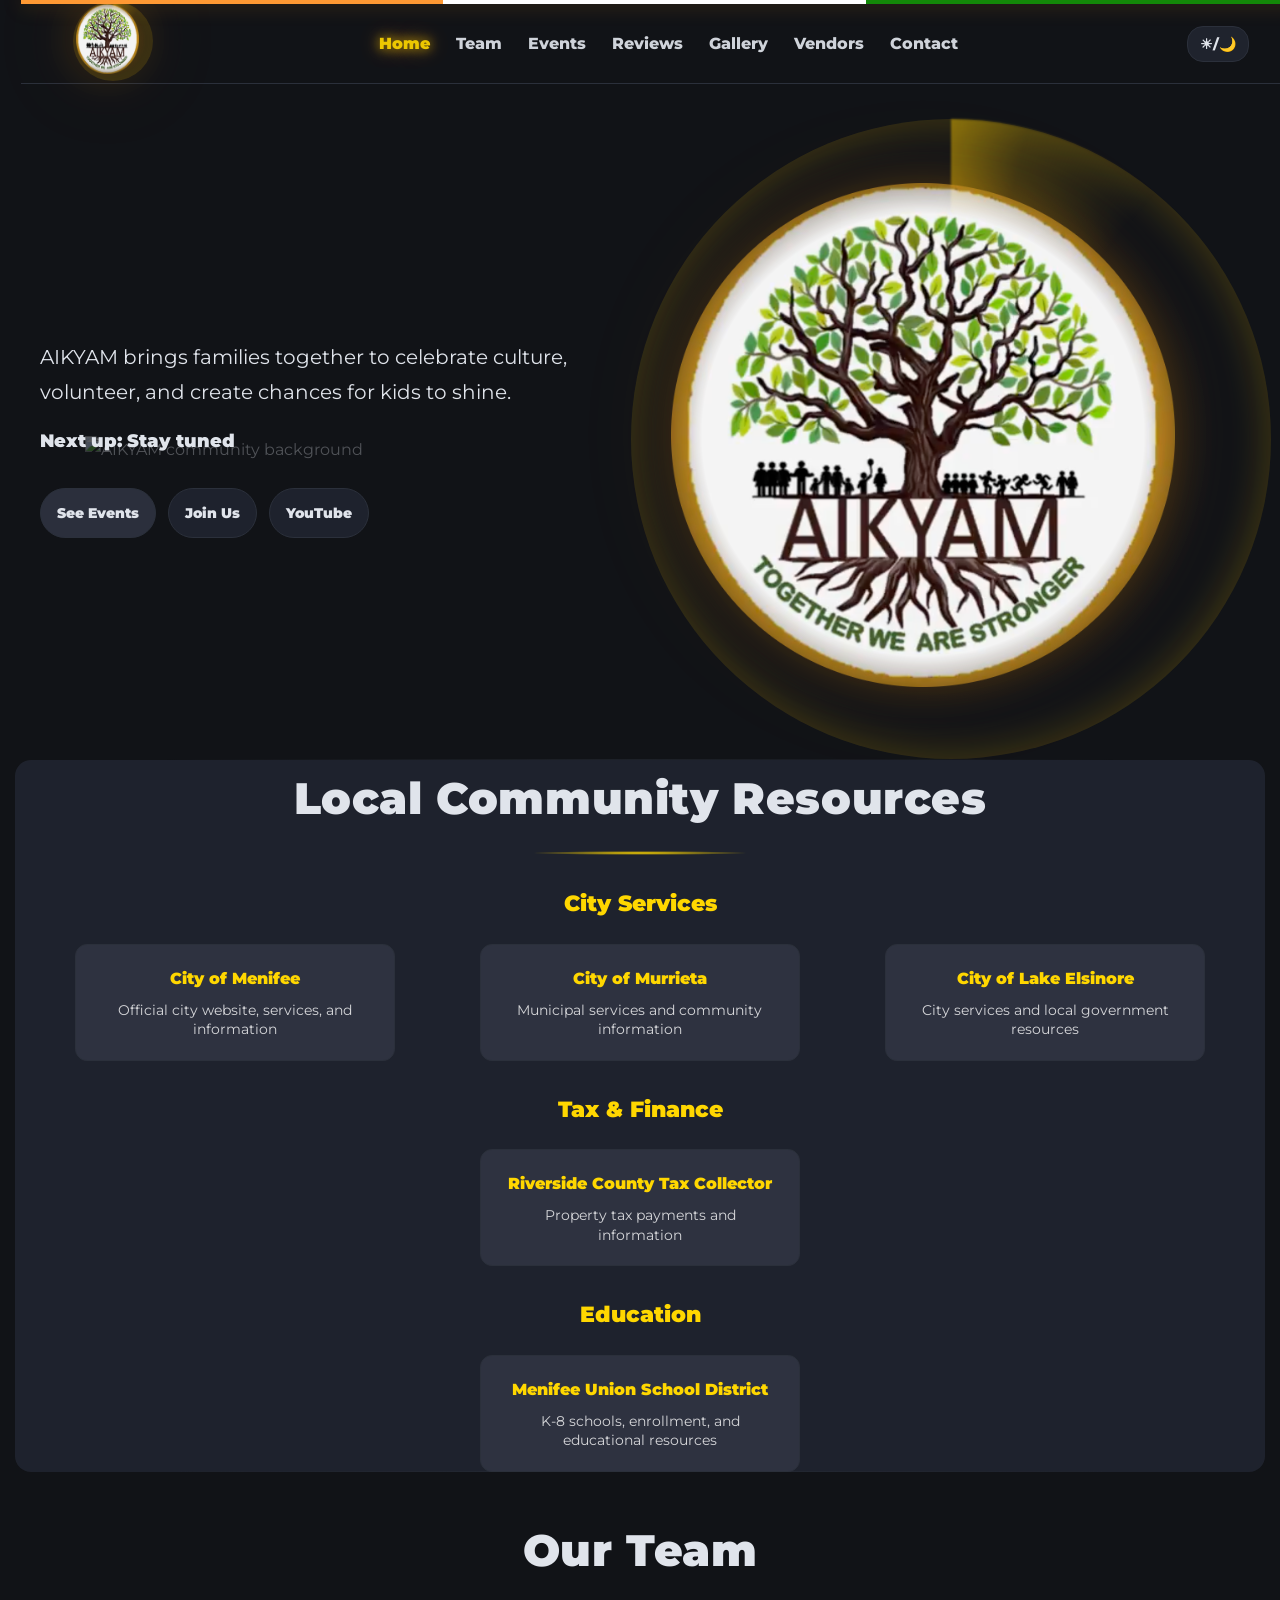
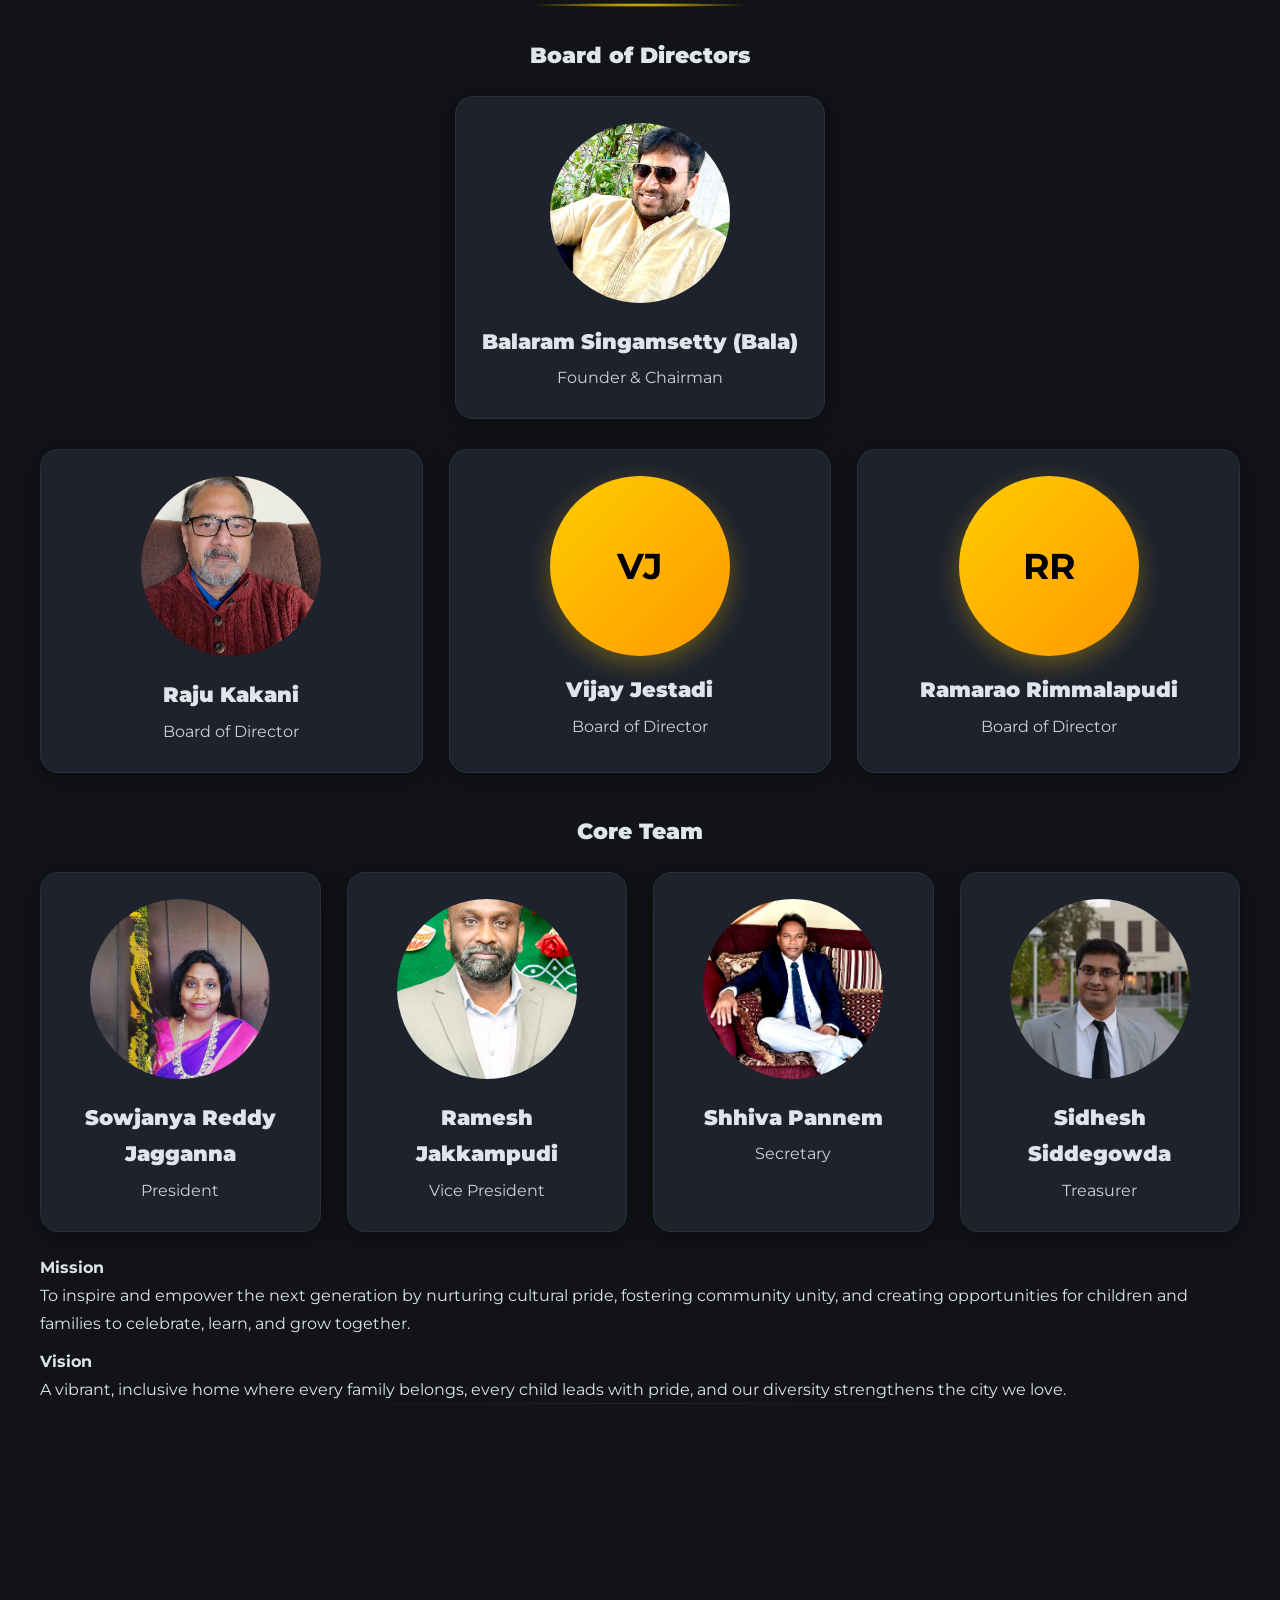
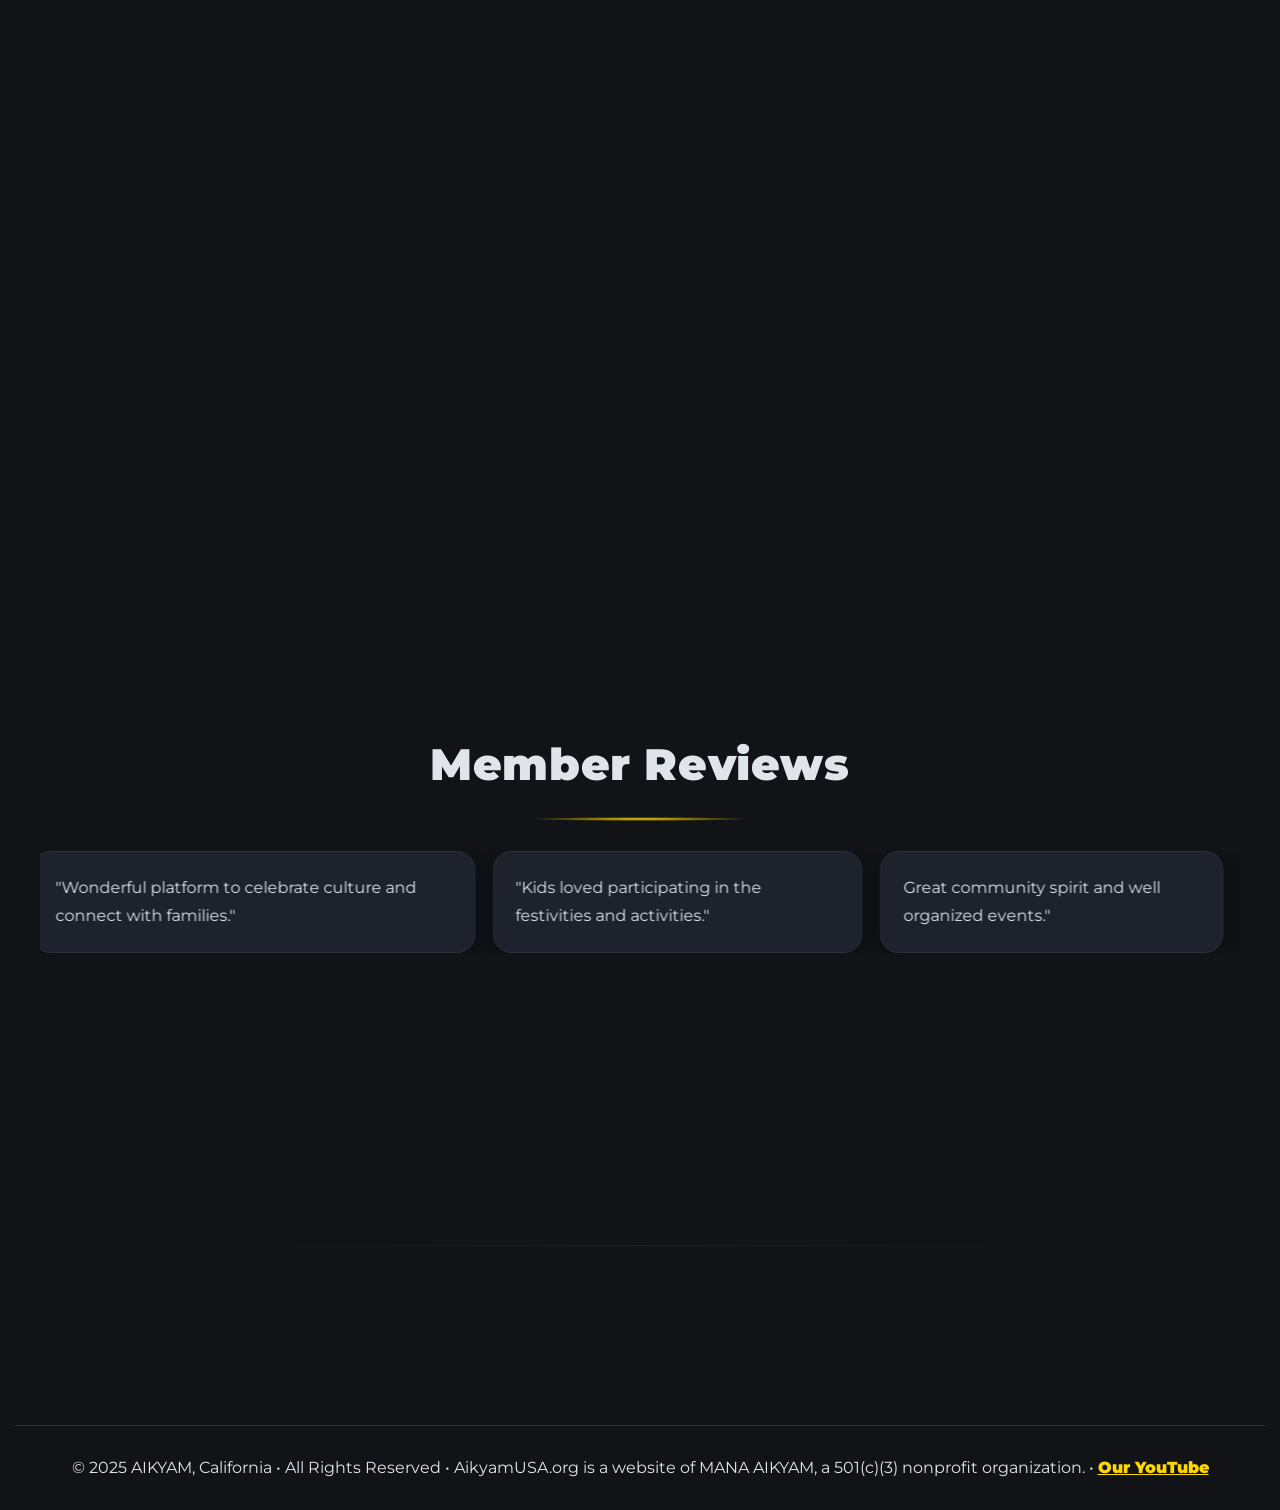
==== commit 341c60eb: "clean up" ====
--- a/index.html
+++ b/index.html
@@ -237,10 +237,6 @@
     </div>
   </section>
 
-
-
-  </section>
-
   <canvas id="fireworks-canvas"></canvas>
   <div id="toTop" title="Back to top">↑</div>
   <div id="toast"></div>
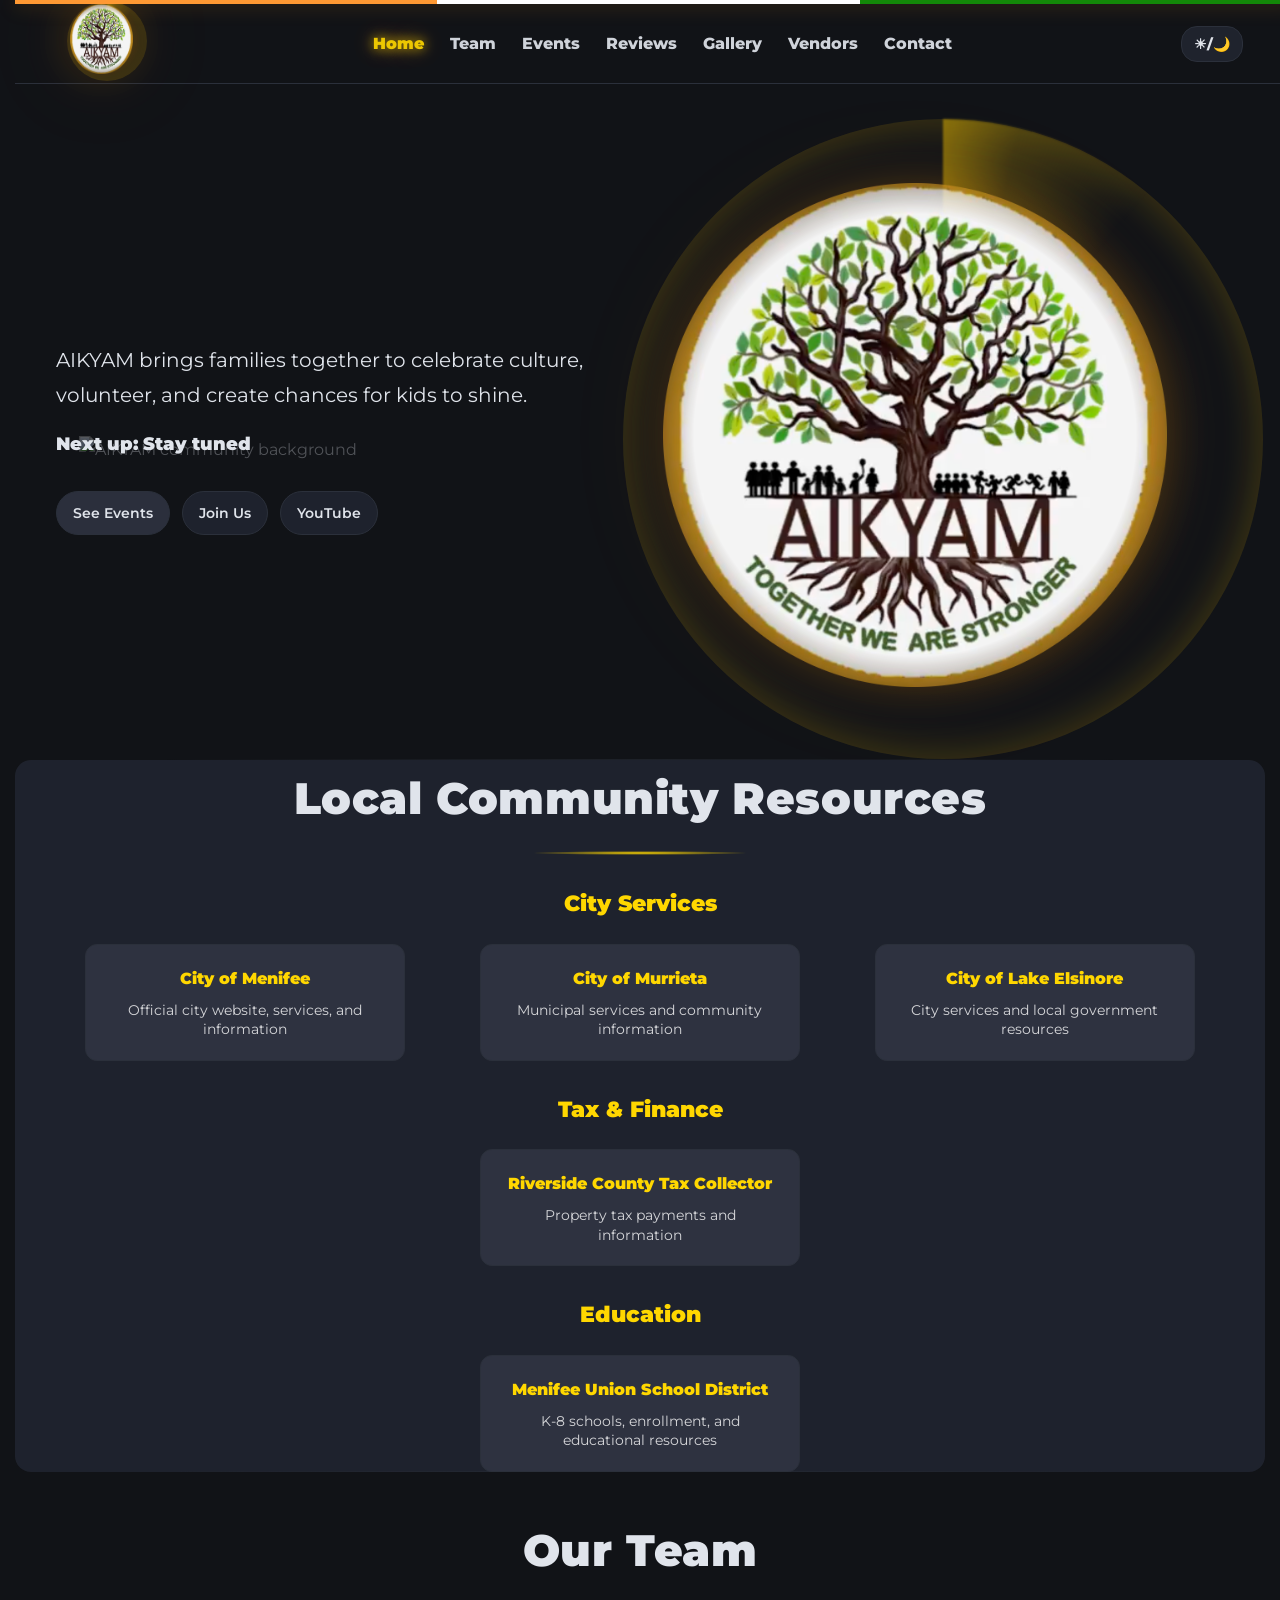
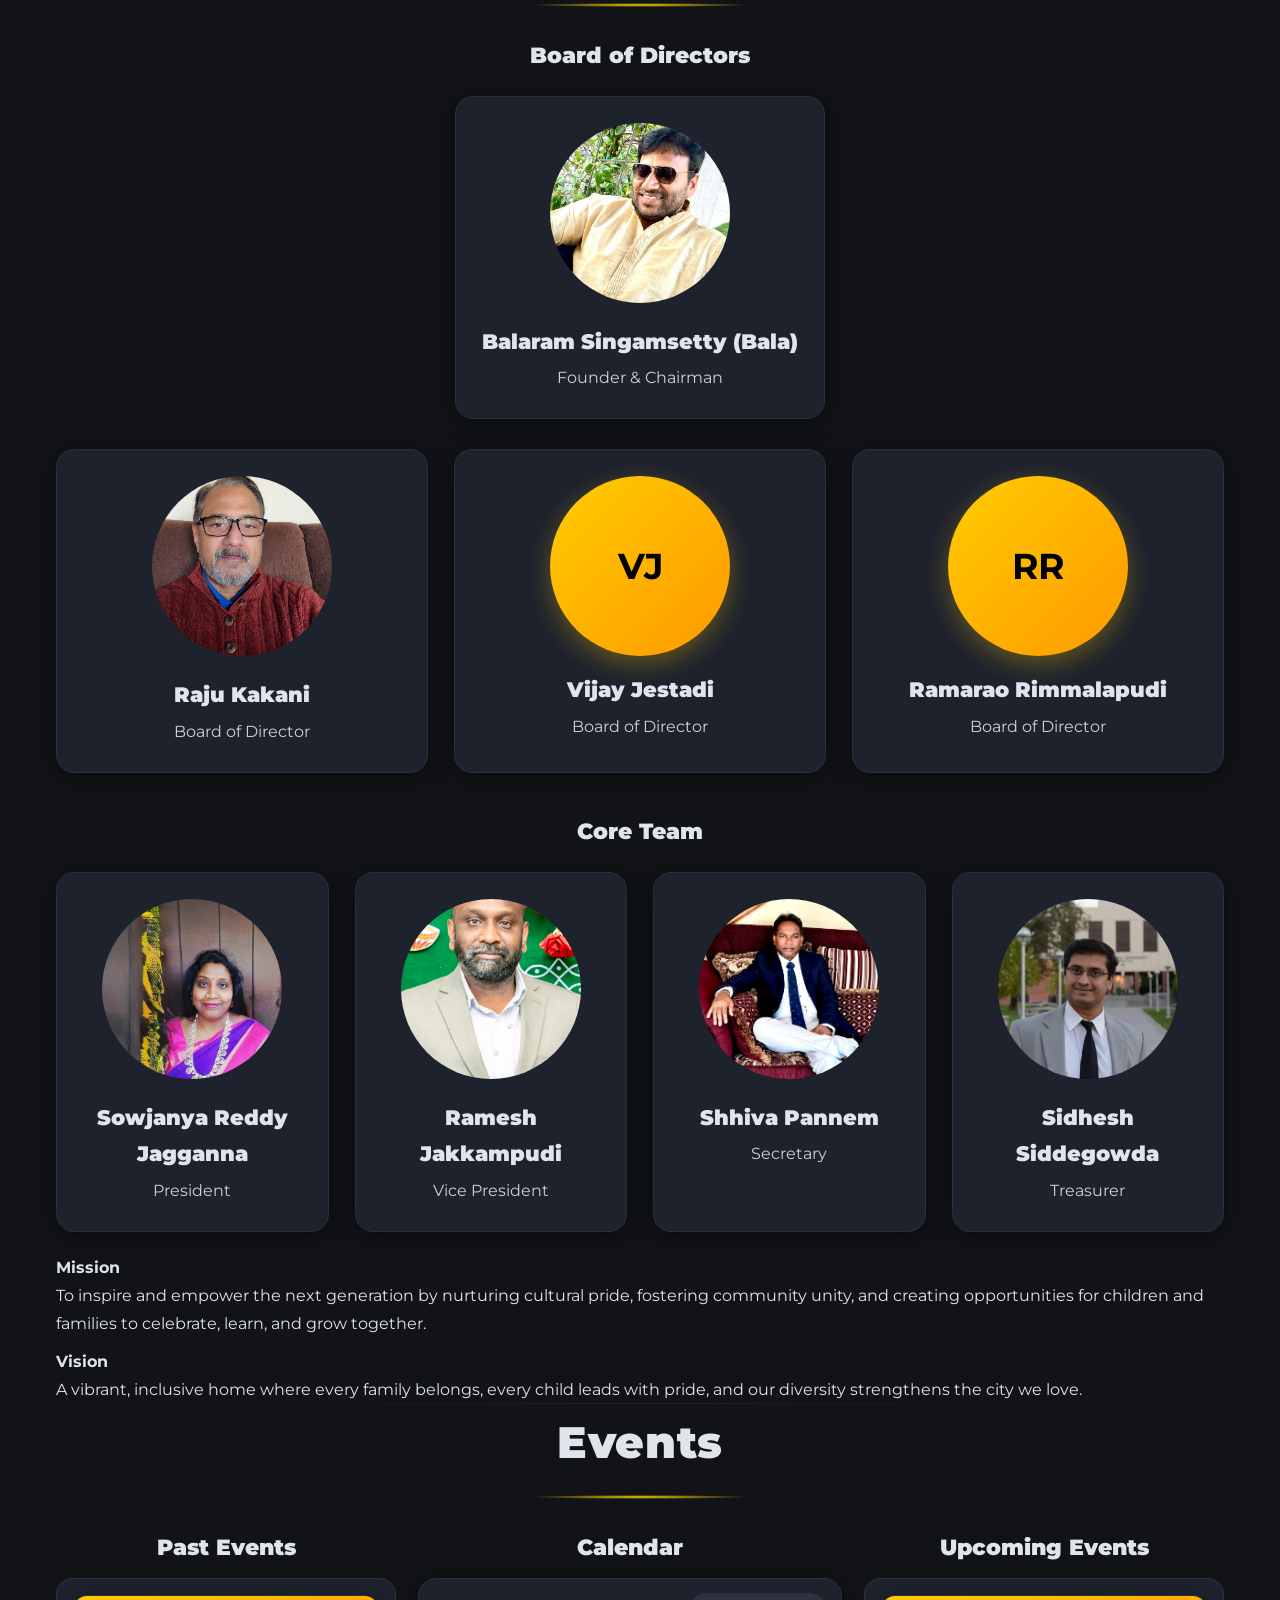
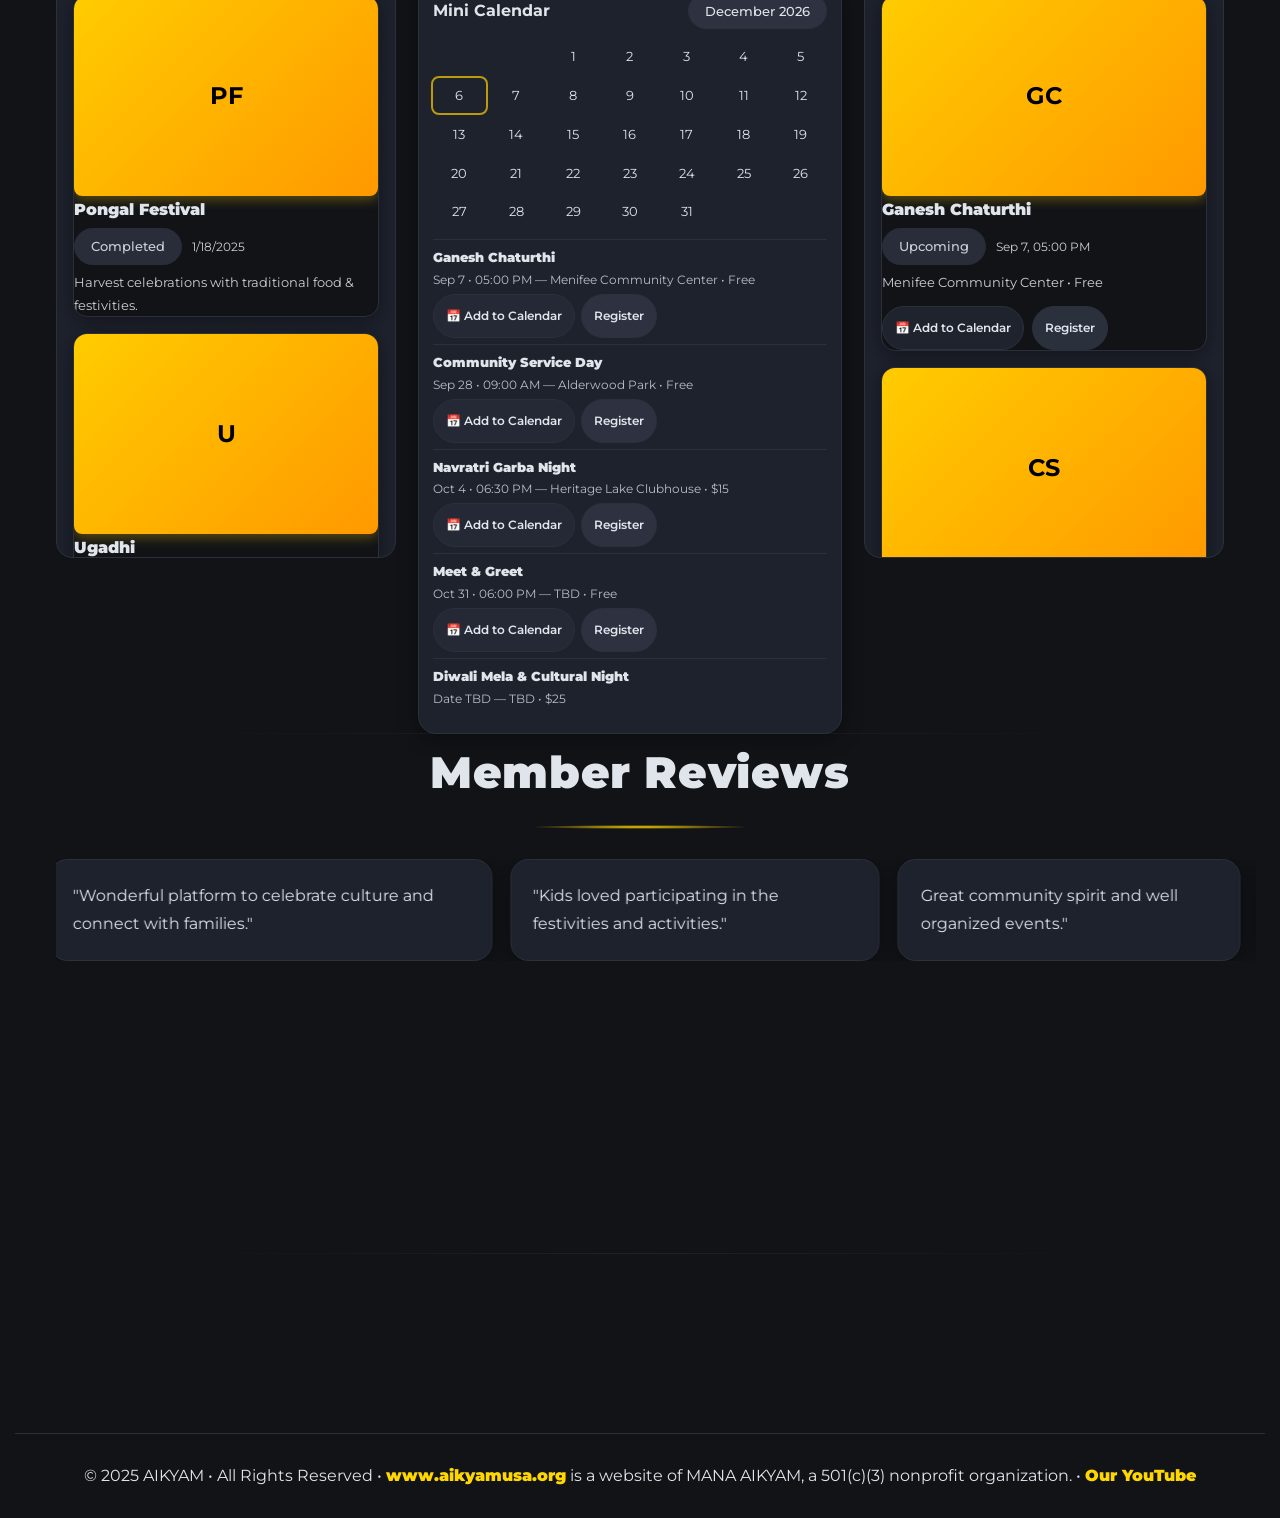
==== commit 3af2ed35: "cleaned" ====
--- a/index.html
+++ b/index.html
@@ -19,15 +19,15 @@
   <meta name="theme-color" content="#ff6b35" />
   
   <!-- Canonical URL -->
-  <link rel="canonical" href="https://aikyamfoundation.org/" />
+  <link rel="canonical" href="https://aikyamusa.org/" />
 
   <!-- Open Graph / Facebook -->
   <meta property="og:type" content="website" />
-  <meta property="og:url" content="https://aikyamfoundation.org/" />
+  <meta property="og:url" content="https://aikyamusa.org/" />
   <meta property="og:title" content="AIKYAM - Community Events & Cultural Celebrations" />
   <meta property="og:description"
     content="Join AIKYAM for cultural celebrations, family events, and community volunteering. Bringing families together through festivals, kids showcases, and community engagement." />
-  <meta property="og:image" content="https://aikyamfoundation.org/assets/branding/logo.png" />
+  <meta property="og:image" content="https://aikyamusa.org/assets/branding/logo.png" />
   <meta property="og:image:width" content="1200" />
   <meta property="og:image:height" content="630" />
   <meta property="og:site_name" content="AIKYAM" />
@@ -35,11 +35,11 @@
 
   <!-- Twitter -->
   <meta property="twitter:card" content="summary_large_image" />
-  <meta property="twitter:url" content="https://aikyamfoundation.org/" />
+  <meta property="twitter:url" content="https://aikyamusa.org/" />
   <meta property="twitter:title" content="AIKYAM - Community Events & Cultural Celebrations" />
   <meta property="twitter:description"
     content="Join AIKYAM for cultural celebrations, family events, and community volunteering. Bringing families together through festivals, kids showcases, and community engagement." />
-  <meta property="twitter:image" content="https://aikyamfoundation.org/assets/branding/logo.png" />
+  <meta property="twitter:image" content="https://aikyamusa.org/assets/branding/logo.png" />
 
   <!-- Favicon -->
   <link rel="icon" type="image/png" sizes="32x32" href="assets/branding/logo.png" />
@@ -68,8 +68,8 @@
     "@context": "https://schema.org",
     "@type": "Organization",
     "name": "AIKYAM",
-    "url": "https://aikyamfoundation.org",
-    "logo": "https://aikyamfoundation.org/assets/branding/logo.png",
+    "url": "https://aikyamusa.org",
+    "logo": "https://aikyamusa.org/assets/branding/logo.png",
     "description": "AIKYAM brings families together to celebrate culture, volunteer, and create chances for kids to shine through community events and cultural celebrations.",
     "foundingDate": "2020",
     "address": {
--- a/styles.css
+++ b/styles.css
@@ -3,6 +3,32 @@
   - Mobile-first CSS with responsive enhancements and reduced motion support
   - Sections labeled for quick scanning
 */
+
+/* =====================================================================
+   AIKYAM DESIGN SYSTEM
+   A comprehensive, semantic CSS framework built for maintainability
+   and developer experience.
+   
+   Architecture:
+   1. Reset & Tokens - Base styles and CSS custom properties
+   2. Semantic Utility System - Consistent spacing, colors, typography
+   3. Component System - Reusable UI components with variants
+   4. Layout System - Grid, flexbox, and positioning utilities
+   5. Interactive System - Buttons, forms, and feedback components
+   6. Page-specific Styles - Custom styles for specific pages
+   
+   Naming Convention:
+   - Block: .component (e.g., .card, .btn, .form)
+   - Element: .component__element (e.g., .card__title, .btn__icon)
+   - Modifier: .component--variant (e.g., .btn--primary, .card--compact)
+   - Utility: .utility-property (e.g., .text-center, .space-lg)
+   
+   Usage Guidelines:
+   - Prefer semantic classes over utility classes for components
+   - Use BEM methodology for complex components
+   - Maintain consistent spacing using the spacing scale
+   - Follow the color system for consistent theming
+===================================================================== */
 
 /* ===================== RESET & TOKENS ===================== */
 * {
@@ -20,6 +46,8 @@
   --text-muted: hsl(220, 10%, 65%);
   --accent: #ffd700;
   --accent-2: #ffcc00;
+  --accent-text: #ffd700; /* Accent color for text - same as accent in dark theme */
+  --accent-rgb: 255, 215, 0; /* RGB values for rgba usage */
   --secondary: #1a365d;
   --brd: hsl(220, 15%, 20%);
   --card: rgba(40, 45, 60, 0.6);
@@ -43,6 +71,10 @@
   --bg: hsl(0, 0%, 99%);
   --text: hsl(0, 0%, 15%);
   --text-muted: hsl(0, 0%, 45%);
+  --accent: #ffd700; /* Keep same accent for backgrounds and borders */
+  --accent-2: #ffcc00; /* Secondary accent */
+  --accent-text: #cc8c00; /* Darker gold for better contrast on light backgrounds */
+  --accent-rgb: 204, 140, 0; /* RGB values for rgba usage */
   --brd: hsl(0, 0%, 80%);
   --card: rgba(255, 255, 255, 0.6);
   --card-alt: rgba(255, 255, 255, 0.8);
@@ -166,13 +198,13 @@
 }
 
 nav a:hover {
-  color: var(--accent);
-  text-shadow: 0 0 12px rgba(255, 204, 0, .85), 0 0 22px rgba(255, 153, 0, .5);
+  color: var(--accent-text);
+  text-shadow: 0 0 12px rgba(var(--accent-rgb), 0.85), 0 0 22px rgba(255, 153, 0, 0.5);
 }
 
 nav a.active {
-  color: var(--accent);
-  text-shadow: 0 0 12px rgba(255, 204, 0, .85), 0 0 22px rgba(255, 153, 0, .5);
+  color: var(--accent-text);
+  text-shadow: 0 0 12px rgba(var(--accent-rgb), 0.85), 0 0 22px rgba(255, 153, 0, 0.5);
   font-weight: 900;
 }
 
@@ -322,38 +354,183 @@
   margin-top: 18px
 }
 
+/* ===================== ENHANCED BUTTON SYSTEM ===================== */
+
+/* Base Button - Foundation for all button variants */
 .btn {
-  padding: 12px 16px;
+  padding: 0.75rem 1rem;
   border: 1px solid var(--brd);
   background: var(--card-alt);
   color: var(--text);
-  font-weight: 900;
-  border-radius: 999px;
+  font-weight: 600;
+  border-radius: 2rem;
   cursor: pointer;
-  transition: .25s;
-  font-size: 14px;
+  transition: all 0.25s ease;
+  font-size: 0.875rem;
   text-decoration: none;
   display: inline-flex;
   align-items: center;
-  gap: 8px;
+  gap: 0.5rem;
   position: relative;
   overflow: hidden;
-}
-
+  line-height: 1;
+}
+
+/* Button Interaction States */
 .btn:hover {
   transform: translateY(-2px);
-  box-shadow: 0 12px 24px rgba(0, 0, 0, .25), 0 0 16px var(--accent), 0 0 24px var(--accent-2);
-}
-
+  box-shadow: 0 0.75rem 1.5rem rgba(0, 0, 0, 0.15), 0 0 1rem var(--accent-2);
+}
+
+.btn:active {
+  transform: translateY(-1px);
+  transition: all 0.1s ease;
+}
+
+.btn:focus {
+  outline: 2px solid var(--accent);
+  outline-offset: 2px;
+}
+
+/* Button Variants - Semantic naming for different use cases */
+.btn--primary {
+  background: var(--accent);
+  color: white;
+  border-color: var(--accent);
+}
+
+.btn--primary:hover {
+  background: var(--accent-2);
+  border-color: var(--accent-2);
+}
+
+.btn--secondary {
+  background: var(--card);
+  color: var(--text);
+  border: 1px solid var(--brd);
+}
+
+.btn--secondary:hover {
+  background: var(--card-alt);
+  border-color: var(--accent);
+}
+
+.btn--outline {
+  background: transparent;
+  color: var(--accent-text);
+  border: 2px solid var(--accent);
+}
+
+.btn--outline:hover {
+  background: var(--accent);
+  color: white;
+}
+
+.btn--ghost {
+  background: transparent;
+  color: var(--text);
+  border: 1px solid transparent;
+}
+
+.btn--ghost:hover {
+  background: var(--card-alt);
+  border-color: var(--brd);
+}
+
+.btn--danger {
+  background: #dc3545;
+  color: white;
+  border-color: #dc3545;
+}
+
+.btn--danger:hover {
+  background: #c82333;
+  border-color: #c82333;
+}
+
+/* Button Sizes - Contextual sizing */
+.btn--xs {
+  padding: 0.375rem 0.75rem;
+  font-size: 0.75rem;
+}
+
+.btn--sm {
+  padding: 0.5rem 0.875rem;
+  font-size: 0.8125rem;
+}
+
+.btn--lg {
+  padding: 1rem 1.5rem;
+  font-size: 1rem;
+}
+
+.btn--xl {
+  padding: 1.25rem 2rem;
+  font-size: 1.125rem;
+}
+
+/* Button States - User feedback */
+.btn--loading {
+  pointer-events: none;
+  opacity: 0.7;
+}
+
+.btn--loading::after {
+  content: "";
+  position: absolute;
+  width: 1rem;
+  height: 1rem;
+  border: 2px solid transparent;
+  border-top: 2px solid currentColor;
+  border-radius: 50%;
+  animation: btn-spin 1s linear infinite;
+}
+
+@keyframes btn-spin {
+  to { transform: rotate(360deg); }
+}
+
+.btn--disabled,
+.btn:disabled {
+  opacity: 0.5;
+  cursor: not-allowed;
+  pointer-events: none;
+}
+
+/* Button Groups - Cohesive button layouts */
+.btn-group {
+  display: flex;
+  gap: 0.75rem;
+  flex-wrap: wrap;
+  align-items: center;
+}
+
+.btn-group--center {
+  justify-content: center;
+}
+
+.btn-group--start {
+  justify-content: flex-start;
+}
+
+.btn-group--end {
+  justify-content: flex-end;
+}
+
+.btn-group--compact {
+  gap: 0.5rem;
+}
+
+/* Legacy Support - Maintain existing functionality */
 .btn.secondary {
   background: var(--card);
   color: var(--text);
-  border: 1px solid var(--brd)
+  border: 1px solid var(--brd);
 }
 
 .btn.mini {
-  padding: 8px 12px;
-  font-size: 12px;
+  padding: 0.5rem 0.75rem;
+  font-size: 0.75rem;
 }
 
 .btn.link {
@@ -683,17 +860,388 @@
   }
 }
 
+/* ===================== ENHANCED CARD SYSTEM ===================== */
+
+/* Base Card - Foundation for all card variants */
 .card {
   background: var(--card);
   border: 1px solid var(--brd);
-  border-radius: 18px;
-  padding: 22px;
+  border-radius: 1.125rem;
+  padding: 1.375rem;
   box-shadow: var(--shadow);
-}
-
+  transition: all 0.3s ease;
+  position: relative;
+}
+
+/* Card Interaction States */
+.card:hover {
+  transform: translateY(-2px);
+  box-shadow: 0 0.5rem 2rem rgba(0, 0, 0, 0.1);
+}
+
+.card--interactive {
+  cursor: pointer;
+}
+
+.card--interactive:hover {
+  border-color: var(--accent);
+  box-shadow: 0 0.75rem 2rem rgba(0, 0, 0, 0.15), 0 0 0 1px var(--accent-2);
+}
+
+/* Card Variants - Semantic content types */
+.card--feature {
+  text-align: center;
+  padding: 2rem;
+}
+
+.card--compact {
+  padding: 1rem;
+}
+
+.card--spacious {
+  padding: 2.5rem;
+}
+
+.card--highlight {
+  border: 2px solid var(--accent);
+  background: linear-gradient(135deg, var(--card) 0%, var(--card-alt) 100%);
+}
+
+.card--outline {
+  background: transparent;
+  border: 2px solid var(--brd);
+}
+
+.card--elevated {
+  box-shadow: 0 1rem 3rem rgba(0, 0, 0, 0.175);
+}
+
+.card--flat {
+  box-shadow: none;
+  border: 1px solid var(--brd);
+}
+
+/* Card Layout Variants */
+.card--horizontal {
+  display: flex;
+  align-items: center;
+  gap: 1.5rem;
+}
+
+.card--vertical {
+  display: flex;
+  flex-direction: column;
+  gap: 1rem;
+}
+
+/* Card Content Structure */
+.card__header {
+  margin-bottom: 1.5rem;
+  padding-bottom: 1rem;
+  border-bottom: 1px solid var(--brd);
+}
+
+.card__body {
+  flex: 1;
+}
+
+.card__footer {
+  margin-top: 1.5rem;
+  padding-top: 1rem;
+  border-top: 1px solid var(--brd);
+}
+
+.card__title {
+  font-size: 1.25rem;
+  font-weight: 600;
+  color: var(--accent-text);
+  margin-bottom: 0.75rem;
+  line-height: 1.3;
+}
+
+.card__subtitle {
+  font-size: 1rem;
+  font-weight: 500;
+  color: var(--text-2);
+  margin-bottom: 0.5rem;
+}
+
+.card__description {
+  color: var(--text);
+  line-height: 1.6;
+  margin-bottom: 1rem;
+}
+
+.card__meta {
+  font-size: 0.875rem;
+  color: var(--muted);
+  margin-top: 0.75rem;
+}
+
+/* Card Collections - Consistent spacing and layout */
+.card-grid {
+  display: grid;
+  gap: 1.5rem;
+  margin-bottom: 2rem;
+}
+
+.card-grid--2col {
+  grid-template-columns: repeat(auto-fit, minmax(300px, 1fr));
+}
+
+.card-grid--3col {
+  grid-template-columns: repeat(auto-fit, minmax(250px, 1fr));
+}
+
+.card-grid--4col {
+  grid-template-columns: repeat(auto-fit, minmax(200px, 1fr));
+}
+
+.card-list {
+  display: flex;
+  flex-direction: column;
+  gap: 1rem;
+}
+
+/* Responsive Card Behavior */
+@media (max-width: 768px) {
+  .card {
+    padding: 1rem;
+  }
+  
+  .card--spacious {
+    padding: 1.5rem;
+  }
+  
+  .card--horizontal {
+    flex-direction: column;
+    text-align: center;
+  }
+  
+  .card-grid {
+    gap: 1rem;
+  }
+}
+
+/* ===================== STATUS & FEEDBACK SYSTEM ===================== */
+
+/* Status Messages - Semantic feedback components */
+.status {
+  padding: 1rem 1.25rem;
+  border-radius: 0.75rem;
+  border-left: 4px solid;
+  margin-bottom: 1rem;
+  font-size: 0.875rem;
+  line-height: 1.5;
+}
+
+.status--info {
+  background: rgba(13, 110, 253, 0.1);
+  border-color: #0d6efd;
+  color: #084298;
+}
+
+.status--success {
+  background: rgba(25, 135, 84, 0.1);
+  border-color: #198754;
+  color: #0f5132;
+}
+
+.status--warning {
+  background: rgba(255, 193, 7, 0.1);
+  border-color: #ffc107;
+  color: #664d03;
+}
+
+.status--error {
+  background: rgba(220, 53, 69, 0.1);
+  border-color: #dc3545;
+  color: #721c24;
+}
+
+/* Badges and Pills - Status indicators */
+.badge {
+  display: inline-flex;
+  align-items: center;
+  padding: 0.25rem 0.75rem;
+  font-size: 0.75rem;
+  font-weight: 600;
+  border-radius: 1rem;
+  text-transform: uppercase;
+  letter-spacing: 0.025em;
+}
+
+.badge--primary {
+  background: var(--accent);
+  color: white;
+}
+
+.badge--secondary {
+  background: var(--card-alt);
+  color: var(--text);
+  border: 1px solid var(--brd);
+}
+
+.badge--success {
+  background: #198754;
+  color: white;
+}
+
+.badge--warning {
+  background: #ffc107;
+  color: #000;
+}
+
+.badge--error {
+  background: #dc3545;
+  color: white;
+}
+
+.badge--info {
+  background: #0dcaf0;
+  color: #000;
+}
+
+/* Pills - Enhanced from existing pill class */
+.pill {
+  display: inline-flex;
+  align-items: center;
+  padding: 0.375rem 1rem;
+  font-size: 0.8125rem;
+  font-weight: 500;
+  border-radius: 2rem;
+  background: var(--card-alt);
+  color: var(--text);
+  border: 1px solid var(--brd);
+  transition: all 0.2s ease;
+}
+
+.pill--accent {
+  background: var(--accent);
+  color: white;
+  border-color: var(--accent);
+}
+
+.pill--outline {
+  background: transparent;
+  border: 2px solid var(--accent);
+  color: var(--accent-text);
+}
+
+.pill--sm {
+  padding: 0.25rem 0.75rem;
+  font-size: 0.75rem;
+}
+
+.pill--lg {
+  padding: 0.5rem 1.25rem;
+  font-size: 0.9375rem;
+}
+
+/* Progress Indicators */
+.progress {
+  width: 100%;
+  height: 0.75rem;
+  background: var(--card-alt);
+  border-radius: 0.375rem;
+  overflow: hidden;
+  position: relative;
+}
+
+.progress__bar {
+  height: 100%;
+  background: linear-gradient(90deg, var(--accent) 0%, var(--accent-2) 100%);
+  transition: width 0.3s ease;
+  border-radius: inherit;
+}
+
+.progress--sm {
+  height: 0.5rem;
+}
+
+.progress--lg {
+  height: 1rem;
+}
+
+/* Loading States */
+.loading {
+  display: inline-flex;
+  align-items: center;
+  gap: 0.75rem;
+  color: var(--muted);
+}
+
+.loading__spinner {
+  width: 1.25rem;
+  height: 1.25rem;
+  border: 2px solid var(--card-alt);
+  border-top: 2px solid var(--accent);
+  border-radius: 50%;
+  animation: spin 1s linear infinite;
+}
+
+.loading__spinner--sm {
+  width: 1rem;
+  height: 1rem;
+  border-width: 1px;
+}
+
+.loading__spinner--lg {
+  width: 2rem;
+  height: 2rem;
+  border-width: 3px;
+}
+
+@keyframes spin {
+  to { transform: rotate(360deg); }
+}
+
+/* Tooltips and Help Text */
+.tooltip {
+  position: relative;
+  display: inline-block;
+  cursor: help;
+}
+
+.tooltip::after {
+  content: attr(data-tooltip);
+  position: absolute;
+  bottom: 125%;
+  left: 50%;
+  transform: translateX(-50%);
+  background: rgba(0, 0, 0, 0.9);
+  color: white;
+  padding: 0.5rem 0.75rem;
+  border-radius: 0.375rem;
+  font-size: 0.75rem;
+  white-space: nowrap;
+  opacity: 0;
+  pointer-events: none;
+  transition: opacity 0.2s;
+  z-index: 1000;
+}
+
+.tooltip:hover::after {
+  opacity: 1;
+}
+
+.help-text {
+  font-size: 0.8125rem;
+  color: var(--muted);
+  margin-top: 0.375rem;
+  line-height: 1.4;
+}
+
+.help-text--inline {
+  display: inline-block;
+  margin: 0 0.5rem;
+}
+
+/* Legacy Support */
 .hint {
-  font-size: 12px;
+  font-size: 0.75rem;
   color: var(--muted);
+  line-height: 1.4;
 }
 
 #contact-section .contact {
@@ -708,7 +1256,7 @@
 }
 
 #contact-section a {
-  color: var(--accent);
+  color: var(--accent-text);
   font-weight: 900;
   text-decoration: none;
 }
@@ -729,6 +1277,16 @@
   position: relative;
 }
 
+footer a {
+  color: var(--accent-text);
+  font-weight: 900;
+  text-decoration: none;
+}
+
+footer a:hover {
+  text-shadow: 0 0 8px rgba(255, 215, 0, 0.6);
+}
+
 /* ======== Register (Google Form) ======== */
 #register .reg-wrap {
   width: min(1200px, 100%);
@@ -859,27 +1417,254 @@
   padding: 18px;
 }
 
+/* ===================== ENHANCED FORM SYSTEM ===================== */
+
+/* Form Layout Components */
+.form {
+  width: 100%;
+  max-width: 500px;
+}
+
+.form--wide {
+  max-width: 800px;
+}
+
+.form--full {
+  max-width: none;
+}
+
+.form-group {
+  margin-bottom: 1.5rem;
+}
+
+.form-group--compact {
+  margin-bottom: 1rem;
+}
+
+.form-row {
+  display: grid;
+  grid-template-columns: 1fr 1fr;
+  gap: 1rem;
+}
+
+.form-row--thirds {
+  grid-template-columns: 1fr 1fr 1fr;
+}
+
+.form-row--auto {
+  grid-template-columns: auto 1fr;
+  align-items: center;
+}
+
+/* Form Labels */
+.form-label {
+  display: block;
+  font-weight: 500;
+  color: var(--text);
+  margin-bottom: 0.5rem;
+  font-size: 0.875rem;
+}
+
+.form-label--required::after {
+  content: " *";
+  color: #dc3545;
+}
+
+.form-label--optional::after {
+  content: " (optional)";
+  color: var(--muted);
+  font-weight: normal;
+}
+
+/* Input Base Styles */
+.input {
+  width: 100%;
+  padding: 0.75rem 1rem;
+  border-radius: 0.75rem;
+  border: 1px solid var(--brd);
+  background: var(--card);
+  color: var(--text);
+  font-size: 0.875rem;
+  line-height: 1.5;
+  transition: all 0.2s ease;
+  outline: none;
+}
+
+.input:focus {
+  border-color: var(--accent-text);
+  box-shadow: 0 0 0 3px rgba(var(--accent-rgb), 0.1);
+}
+
+.input::placeholder {
+  color: var(--muted);
+  opacity: 0.7;
+}
+
+/* Input Variants */
+.input--sm {
+  padding: 0.5rem 0.75rem;
+  font-size: 0.8125rem;
+}
+
+.input--lg {
+  padding: 1rem 1.25rem;
+  font-size: 1rem;
+}
+
+.input--error {
+  border-color: #dc3545;
+  background: rgba(220, 53, 69, 0.05);
+}
+
+.input--error:focus {
+  border-color: #dc3545;
+  box-shadow: 0 0 0 3px rgba(220, 53, 69, 0.1);
+}
+
+.input--success {
+  border-color: #28a745;
+  background: rgba(40, 167, 69, 0.05);
+}
+
+.input--success:focus {
+  border-color: #28a745;
+  box-shadow: 0 0 0 3px rgba(40, 167, 69, 0.1);
+}
+
+/* Select Styling */
+.select {
+  width: 100%;
+  padding: 0.75rem 1rem;
+  border-radius: 0.75rem;
+  border: 1px solid var(--brd);
+  background: var(--card);
+  color: var(--text);
+  font-size: 0.875rem;
+  cursor: pointer;
+  outline: none;
+  appearance: none;
+  background-image: url("data:image/svg+xml;charset=utf-8,%3Csvg xmlns='http://www.w3.org/2000/svg' viewBox='0 0 16 16'%3E%3Cpath fill='none' stroke='%23666' stroke-linecap='round' stroke-linejoin='round' stroke-width='2' d='m2 5 6 6 6-6'/%3E%3C/svg%3E");
+  background-repeat: no-repeat;
+  background-position: right 0.75rem center;
+  background-size: 16px 12px;
+  padding-right: 2.5rem;
+}
+
+.select:focus {
+  border-color: var(--accent-text);
+  box-shadow: 0 0 0 3px rgba(var(--accent-rgb), 0.1);
+}
+
+/* Textarea Styling */
+.textarea {
+  width: 100%;
+  padding: 0.75rem 1rem;
+  border-radius: 0.75rem;
+  border: 1px solid var(--brd);
+  background: var(--card);
+  color: var(--text);
+  font-size: 0.875rem;
+  line-height: 1.5;
+  resize: vertical;
+  min-height: 100px;
+  font-family: inherit;
+  outline: none;
+}
+
+.textarea:focus {
+  border-color: var(--accent);
+  box-shadow: 0 0 0 3px rgba(var(--accent-rgb), 0.1);
+}
+
+/* Form Messages */
+.form-message {
+  margin-top: 0.5rem;
+  font-size: 0.8125rem;
+  line-height: 1.4;
+}
+
+.form-message--error {
+  color: #dc3545;
+}
+
+.form-message--success {
+  color: #28a745;
+}
+
+.form-message--info {
+  color: var(--muted);
+}
+
+/* Form Actions */
+.form-actions {
+  display: flex;
+  gap: 1rem;
+  align-items: center;
+  margin-top: 2rem;
+}
+
+.form-actions--center {
+  justify-content: center;
+}
+
+.form-actions--end {
+  justify-content: flex-end;
+}
+
+/* Checkbox and Radio Styling */
+.checkbox,
+.radio {
+  display: flex;
+  align-items: center;
+  gap: 0.75rem;
+  cursor: pointer;
+  user-select: none;
+}
+
+.checkbox input[type="checkbox"],
+.radio input[type="radio"] {
+  width: 1.25rem;
+  height: 1.25rem;
+  margin: 0;
+  cursor: pointer;
+}
+
+/* Legacy Support */
 .input-row {
   display: grid;
   grid-template-columns: 1fr 1fr;
-  gap: 12px;
-}
-
-@media (max-width:700px) {
-  .input-row {
-    grid-template-columns: 1fr;
-  }
-}
-
-.input,
+  gap: 0.75rem;
+}
+
 select {
   width: 100%;
-  padding: 12px 14px;
-  border-radius: 12px;
+  padding: 0.75rem 1rem;
+  border-radius: 0.75rem;
   border: 1px solid var(--brd);
   background: var(--card);
   color: var(--text);
   outline: none;
+}
+
+/* Responsive Form Layout */
+@media (max-width: 700px) {
+  .input-row,
+  .form-row {
+    grid-template-columns: 1fr;
+  }
+  
+  .form-row--thirds {
+    grid-template-columns: 1fr;
+  }
+  
+  .form-actions {
+    flex-direction: column;
+    align-items: stretch;
+  }
+  
+  .form-actions .btn {
+    width: 100%;
+  }
 }
 
 .amount-grid {
@@ -1314,8 +2099,8 @@
   }
 
   nav .nav-links a.active {
-    background-color: rgba(255, 215, 0, 0.2) !important;
-    color: var(--accent) !important;
+    background-color: rgba(var(--accent-rgb), 0.15) !important;
+    color: var(--accent-text) !important;
   }
 
   header {
@@ -1540,10 +2325,1036 @@
   }
 }
 
-/* Respect reduced motion preferences */
+/* ======== Contact Page Styles ======== */
+.contact-grid {
+  display: grid;
+  grid-template-columns: repeat(auto-fit, minmax(300px, 1fr));
+  gap: 30px;
+  margin-bottom: 40px;
+}
+
+.contact-card {
+  text-align: center;
+  padding: 30px;
+}
+
+.contact-title {
+  margin-bottom: 15px;
+  color: var(--accent);
+}
+
+.contact-text {
+  font-size: 1.1em;
+  margin-bottom: 15px;
+}
+
+.contact-email {
+  color: var(--accent);
+  font-weight: bold;
+}
+
+.social-links {
+  display: flex;
+  gap: 15px;
+  justify-content: center;
+  flex-wrap: wrap;
+}
+
+.hint-margin {
+  margin-top: 10px;
+}
+
+.volunteer-container {
+  max-width: 800px;
+  margin: 0 auto;
+}
+
+.volunteer-card {
+  padding: 30px;
+  margin-bottom: 30px;
+}
+
+.volunteer-text {
+  font-size: 1.1em;
+  line-height: 1.6;
+  margin-bottom: 20px;
+}
+
+.coordinator-highlight {
+  background: linear-gradient(135deg, var(--accent) 0%, #ff9900 100%);
+  color: white;
+  padding: 20px;
+  border-radius: 12px;
+  margin-bottom: 20px;
+}
+
+.coordinator-title {
+  margin-bottom: 10px;
+}
+
+.coordinator-name {
+  margin-bottom: 15px;
+  font-size: 1.1em;
+}
+
+.coordinator-description {
+  margin-bottom: 0;
+}
+
+.opportunities-grid {
+  display: grid;
+  grid-template-columns: repeat(auto-fit, minmax(250px, 1fr));
+  gap: 20px;
+}
+
+.opportunity-card {
+  padding: 20px;
+}
+
+.opportunity-title {
+  margin-bottom: 10px;
+  color: var(--accent);
+}
+
+.opportunity-list {
+  margin: 0;
+  padding-left: 20px;
+}
+
+/* ======== Gallery Page Styles ======== */
+.gallery-wrap {
+  margin-bottom: 30px;
+}
+
+.gallery-filter-section {
+  margin-bottom: 30px;
+}
+
+.gallery-filter-title {
+  text-align: center;
+  margin-bottom: 20px;
+}
+
+.gallery-filter-buttons {
+  display: flex;
+  gap: 15px;
+  justify-content: center;
+  flex-wrap: wrap;
+  margin-bottom: 25px;
+}
+
+.gallery-grid {
+  display: grid;
+  grid-template-columns: repeat(auto-fit, minmax(300px, 1fr));
+  gap: 20px;
+  margin-bottom: 30px;
+}
+
+.gallery-highlights {
+  display: grid;
+  grid-template-columns: repeat(auto-fit, minmax(350px, 1fr));
+  gap: 25px;
+  margin-bottom: 30px;
+}
+
+.gallery-highlight-card {
+  padding: 20px;
+}
+
+.gallery-highlight-title {
+  margin-bottom: 15px;
+  color: var(--accent);
+}
+
+.gallery-highlight-text {
+  margin-bottom: 15px;
+}
+
+.gallery-tags {
+  display: flex;
+  gap: 10px;
+  flex-wrap: wrap;
+}
+
+/* ======== Common Page Styles ======== */
+.section-grid {
+  display: grid;
+  grid-template-columns: repeat(auto-fit, minmax(300px, 1fr));
+  gap: 30px;
+  margin-bottom: 40px;
+}
+
+.text-center {
+  text-align: center;
+}
+
+.padding-30 {
+  padding: 30px;
+}
+
+.padding-20 {
+  padding: 20px;
+}
+
+.margin-bottom-30 {
+  margin-bottom: 30px;
+}
+
+.margin-bottom-20 {
+  margin-bottom: 20px;
+}
+
+.margin-bottom-15 {
+  margin-bottom: 15px;
+}
+
+.margin-bottom-10 {
+  margin-bottom: 10px;
+}
+
+.font-large {
+  font-size: 1.1em;
+}
+
+.line-height-relaxed {
+  line-height: 1.6;
+}
+
+.max-width-800 {
+  max-width: 800px;
+  margin: 0 auto;
+}
+
+/* Volunteer section specific classes - using consolidated classes where possible */
+.volunteer-card {
+  padding: 30px;
+  margin-bottom: 30px;
+}
+
+.volunteer-intro-text {
+  font-size: 1.1em;
+  line-height: 1.6;
+  margin-bottom: 20px;
+}
+
+.volunteer-coordinator-name {
+  margin-bottom: 15px;
+  font-size: 1.1em;
+}
+
+.volunteer-coordinator-description {
+  margin-bottom: 0;
+}
+
+.volunteer-opportunities-grid {
+  display: grid;
+  grid-template-columns: repeat(auto-fit, minmax(250px, 1fr));
+  gap: 20px;
+}
+
+/* Unified explore section - replaces all page-specific explore sections */
+.explore-section {
+  margin: 40px 0;
+}
+
+.explore-section.with-background {
+  background: var(--bg);
+  padding: 25px 0;
+}
+
+.explore-section.compact {
+  margin: 20px 0;
+}
+
+.explore-title {
+  text-align: center;
+  margin-bottom: 20px;
+}
+
+.explore-title.compact {
+  margin-bottom: 15px;
+}
+
+.explore-links {
+  display: flex;
+  gap: 20px;
+  justify-content: center;
+  flex-wrap: wrap;
+}
+
+.explore-links.compact {
+  gap: 15px;
+}
+
+/* Vendor page specific classes */
+.vendor-filter-section {
+  display: flex;
+  flex-wrap: wrap;
+  gap: 8px;
+  align-items: center;
+  justify-content: center;
+  margin-bottom: 15px;
+}
+
+.vendor-marquee-wrap {
+  overflow: hidden;
+  border-radius: 16px;
+  border: 1px solid var(--brd);
+  background: var(--card);
+  box-shadow: var(--shadow);
+  margin-bottom: 30px;
+}
+
+.vendor-marquee-track {
+  gap: 18px;
+  padding: 14px;
+}
+
+.vendor-benefits-grid {
+  display: grid;
+  grid-template-columns: repeat(auto-fit, minmax(300px, 1fr));
+  gap: 20px;
+  margin-bottom: 30px;
+}
+
+.vendor-partnership-section {
+  background: var(--card);
+  margin: 40px 0;
+  padding: 40px 0;
+}
+
+.vendor-partnership-content {
+  max-width: 800px;
+  margin: 0 auto;
+  text-align: center;
+}
+
+.vendor-partnership-description {
+  font-size: 1.1em;
+  margin-bottom: 25px;
+  line-height: 1.6;
+}
+
+.vendor-partnership-grid {
+  display: grid;
+  grid-template-columns: repeat(auto-fit, minmax(250px, 1fr));
+  gap: 20px;
+  margin-bottom: 30px;
+  text-align: left;
+}
+
+.vendor-hint-text {
+  margin-bottom: 0;
+}
+
+/* Removed - using unified .explore-section instead */
+
+/* Donate page specific classes */
+.donate-sunburst {
+  width: 220px;
+  height: 220px;
+  right: -60px;
+  top: -60px;
+  position: absolute;
+  opacity: 0.8;
+}
+
+.donate-amount-section {
+  margin-top: 12px;
+}
+
+.donate-amount-hint {
+  margin-bottom: 6px;
+}
+
+.text-align-right {
+  text-align: right;
+}
+
+.donate-feature-hint {
+  margin-top: 24px;
+  text-align: center;
+}
+
+.donate-questions-section {
+  background: var(--bg);
+  margin: 40px 0;
+}
+
+.donate-questions-content {
+  text-align: center;
+  max-width: 600px;
+  margin: 0 auto;
+}
+
+.donate-questions-title {
+  margin-bottom: 15px;
+}
+
+.donate-questions-text {
+  margin-bottom: 20px;
+  line-height: 1.6;
+}
+
+/* Gallery page additional classes (some classes already exist) */
+.gallery-wrap-section {
+  margin-bottom: 30px;
+}
+
+.gallery-category-section {
+  margin-bottom: 30px;
+}
+
+.gallery-category-title {
+  text-align: center;
+  margin-bottom: 20px;
+}
+
+.gallery-category-buttons {
+  display: flex;
+  gap: 15px;
+  justify-content: center;
+  flex-wrap: wrap;
+  margin-bottom: 25px;
+}
+
+.gallery-grid-container {
+  display: grid;
+  grid-template-columns: repeat(auto-fit, minmax(300px, 1fr));
+  gap: 20px;
+  margin-bottom: 30px;
+}
+
+.gallery-highlights-section {
+  display: grid;
+  grid-template-columns: repeat(auto-fit, minmax(350px, 1fr));
+  gap: 25px;
+  margin-bottom: 30px;
+}
+
+.gallery-highlight-description {
+  margin-bottom: 15px;
+}
+
+.gallery-highlight-tags {
+  display: flex;
+  gap: 10px;
+  flex-wrap: wrap;
+}
+
+/* Gallery submission section */
+.gallery-submission-section {
+  background: var(--card);
+  margin: 40px 0;
+  padding: 40px 0;
+}
+
+.gallery-submission-content {
+  max-width: 800px;
+  margin: 0 auto;
+  text-align: center;
+}
+
+.gallery-submission-description {
+  font-size: 1.1em;
+  margin-bottom: 25px;
+  line-height: 1.6;
+}
+
+.gallery-submission-grid {
+  display: grid;
+  grid-template-columns: repeat(auto-fit, minmax(300px, 1fr));
+  gap: 25px;
+  margin-bottom: 30px;
+}
+
+.gallery-submission-card {
+  padding: 25px;
+  text-align: left;
+}
+
+/* Gallery stats section */
+.gallery-stats-section {
+  background: var(--bg);
+  margin: 40px 0;
+  padding: 30px 0;
+}
+
+.gallery-stats-title {
+  text-align: center;
+  margin-bottom: 25px;
+}
+
+.gallery-stats-grid {
+  display: grid;
+  grid-template-columns: repeat(auto-fit, minmax(200px, 1fr));
+  gap: 20px;
+  text-align: center;
+}
+
+.gallery-stat-number {
+  font-size: 2.5em;
+  font-weight: bold;
+  color: var(--accent);
+  margin-bottom: 10px;
+}
+
+.gallery-stat-label {
+  font-weight: bold;
+}
+
+.padding-25 {
+  padding: 25px;
+}
+
+.text-align-left {
+  text-align: left;
+}
+
+.margin-right-10 {
+  margin-right: 10px;
+}
+
+.margin-top-15 {
+  margin-top: 15px;
+}
+
+.font-size-small {
+  font-size: 0.9em;
+}
+
+.opacity-90 {
+  opacity: 0.9;
+}
+
+/* ===================== SEMANTIC UTILITY SYSTEM ===================== */
+
+/* Color Utilities - Semantic naming for consistent theming */
+.color-accent { color: var(--accent-text); }
+.color-primary { color: var(--text); }
+.color-secondary { color: var(--text-muted); }
+.bg-accent { background: var(--accent); }
+.bg-card { background: var(--card); }
+.bg-gradient-primary { 
+  background: linear-gradient(135deg, var(--accent) 0%, #ff9900 100%); 
+}
+
+/* Typography Utilities - Semantic content hierarchy */
+.text-title { 
+  font-size: 1.5em; 
+  font-weight: 600; 
+  margin-bottom: 1rem;
+}
+
+.text-subtitle { 
+  font-size: 1.25em; 
+  font-weight: 500; 
+  margin-bottom: 0.75rem;
+}
+
+.text-body { 
+  line-height: 1.6; 
+  margin-bottom: 1rem;
+}
+
+.text-caption { 
+  font-size: 0.9em; 
+  opacity: 0.8;
+}
+
+/* Spacing Utilities - Consistent rhythm */
+.space-xs { margin-bottom: 0.5rem; }   /* 8px */
+.space-sm { margin-bottom: 0.75rem; }  /* 12px */
+.space-md { margin-bottom: 1rem; }     /* 16px */
+.space-lg { margin-bottom: 1.5rem; }   /* 24px */
+.space-xl { margin-bottom: 2rem; }     /* 32px */
+
+/* Layout Utilities - Flexible spacing */
+.pad-xs { padding: 0.5rem; }
+.pad-sm { padding: 0.75rem; }
+.pad-md { padding: 1rem; }
+.pad-lg { padding: 1.5rem; }
+.pad-xl { padding: 2rem; }
+
+/* ===================== COMPONENT SYSTEM ===================== */
+
+/* Content Structure Components */
+.content-section {
+  margin: 2.5rem 0;
+}
+
+.content-section--compact {
+  margin: 1.25rem 0;
+}
+
+.content-section--featured {
+  background: var(--card);
+  padding: 2.5rem 0;
+}
+
+.content-wrapper {
+  max-width: 800px;
+  margin: 0 auto;
+  text-align: center;
+}
+
+/* Typography Components - Semantic content roles */
+.heading-section {
+  margin-bottom: 1.5rem;
+  color: var(--accent-text);
+  text-align: center;
+}
+
+.heading-card {
+  margin-bottom: 1rem;
+  color: var(--accent-text);
+  font-weight: 600;
+}
+
+.heading-feature {
+  margin-bottom: 0.75rem;
+  color: var(--accent-text);
+  font-size: 1.125em;
+}
+
+/* List Components - Semantic list patterns */
+.list-clean {
+  margin: 0;
+  padding-left: 1.25rem;
+  line-height: 1.6;
+}
+
+.list-features {
+  margin: 0;
+  padding-left: 0;
+  list-style: none;
+}
+
+.list-features li {
+  position: relative;
+  padding-left: 1.5rem;
+  margin-bottom: 0.5rem;
+}
+
+.list-features li::before {
+  content: "✓";
+  position: absolute;
+  left: 0;
+  color: var(--accent);
+  font-weight: bold;
+}
+
+/* Call-to-Action Components */
+.cta-block {
+  background: linear-gradient(135deg, var(--accent) 0%, #ff9900 100%);
+  color: white;
+  padding: 1.5rem;
+  border-radius: 0.75rem;
+  margin-bottom: 1.5rem;
+  text-align: center;
+}
+
+.cta-block--compact {
+  padding: 1.25rem;
+  margin-bottom: 1.25rem;
+}
+
+.cta-block--subtle {
+  background: var(--card-alt);
+  color: var(--text);
+  border: 1px solid var(--brd);
+}
+
+.cta-heading {
+  margin-bottom: 1rem;
+  font-size: 1.25em;
+  font-weight: 600;
+}
+
+.cta-heading--compact {
+  margin-bottom: 0.75rem;
+  font-size: 1.125em;
+}
+
+.cta-description {
+  margin-bottom: 1.25rem;
+  opacity: 0.95;
+}
+
+.cta-description--compact {
+  margin-bottom: 1rem;
+}
+
+/* Button Extensions - Semantic button roles */
+.btn--cta {
+  background: white;
+  color: var(--accent-text);
+  font-weight: bold;
+  border: none;
+}
+
+.btn--cta:hover {
+  background: var(--card-alt);
+  transform: translateY(-1px);
+}
+
+/* Navigation Components */
+.nav-explore {
+  display: flex;
+  gap: 1.25rem;
+  justify-content: center;
+  flex-wrap: wrap;
+  margin-top: 1rem;
+}
+
+.nav-explore--compact {
+  gap: 1rem;
+  margin-top: 0.75rem;
+}
+
+/* Grid Components - Semantic layout patterns */
+.grid-features {
+  display: grid;
+  grid-template-columns: repeat(auto-fit, minmax(300px, 1fr));
+  gap: 1.5rem;
+  margin-bottom: 2rem;
+}
+
+.grid-features--compact {
+  grid-template-columns: repeat(auto-fit, minmax(250px, 1fr));
+  gap: 1.25rem;
+  margin-bottom: 1.5rem;
+}
+
+.grid-showcase {
+  display: grid;
+  grid-template-columns: repeat(auto-fit, minmax(350px, 1fr));
+  gap: 1.75rem;
+  margin-bottom: 2rem;
+}
+
+/* Legacy Support - Maintain backward compatibility */
+.section-subtitle { 
+  margin-bottom: 15px; 
+  color: var(--accent-text); 
+}
+
+.card-title { 
+  margin-bottom: 10px; 
+  color: var(--accent-text); 
+}
+
+.list-reset { 
+  margin: 0; 
+  padding-left: 20px; 
+}
+
+.list-spaced { 
+  line-height: 1.6; 
+}
+
+/* Legacy CTA classes - mapped to new system */
+.cta-card { 
+  background: linear-gradient(135deg, var(--accent) 0%, #ff9900 100%);
+  color: white;
+  padding: 25px;
+  border-radius: 12px;
+  margin-bottom: 25px;
+}
+
+.cta-card.compact { 
+  padding: 20px; 
+  margin-bottom: 20px; 
+}
+
+.cta-title { 
+  margin-bottom: 15px; 
+}
+
+.cta-title.compact { 
+  margin-bottom: 10px; 
+}
+
+.cta-text { 
+  margin-bottom: 20px; 
+}
+
+.cta-text.compact { 
+  margin-bottom: 15px; 
+}
+
+.cta-button { 
+  background: white; 
+  color: var(--accent); 
+  border: none; 
+  font-weight: bold; 
+}
+
+/* Removed - using unified .explore-section instead */
+
+/* ===================== LAYOUT SYSTEM ===================== */
+
+/* Container System - Responsive content containers */
+.container {
+  width: 100%;
+  max-width: 1200px;
+  margin: 0 auto;
+  padding: 0 1rem;
+}
+
+.container--sm {
+  max-width: 768px;
+}
+
+.container--lg {
+  max-width: 1400px;
+}
+
+.container--fluid {
+  max-width: none;
+}
+
+/* Flexbox Utilities - Semantic layout helpers */
+.flex {
+  display: flex;
+}
+
+.flex--column {
+  flex-direction: column;
+}
+
+.flex--row-reverse {
+  flex-direction: row-reverse;
+}
+
+.flex--column-reverse {
+  flex-direction: column-reverse;
+}
+
+.flex--wrap {
+  flex-wrap: wrap;
+}
+
+.flex--nowrap {
+  flex-wrap: nowrap;
+}
+
+/* Flex Alignment */
+.items-center {
+  align-items: center;
+}
+
+.items-start {
+  align-items: flex-start;
+}
+
+.items-end {
+  align-items: flex-end;
+}
+
+.items-stretch {
+  align-items: stretch;
+}
+
+.justify-center {
+  justify-content: center;
+}
+
+.justify-start {
+  justify-content: flex-start;
+}
+
+.justify-end {
+  justify-content: flex-end;
+}
+
+.justify-between {
+  justify-content: space-between;
+}
+
+.justify-around {
+  justify-content: space-around;
+}
+
+.justify-evenly {
+  justify-content: space-evenly;
+}
+
+/* Grid System - Responsive grid layouts */
+.grid {
+  display: grid;
+}
+
+.grid--auto {
+  grid-template-columns: repeat(auto-fit, minmax(250px, 1fr));
+  gap: 1.5rem;
+}
+
+.grid--2 {
+  grid-template-columns: repeat(2, 1fr);
+  gap: 1.5rem;
+}
+
+.grid--3 {
+  grid-template-columns: repeat(3, 1fr);
+  gap: 1.5rem;
+}
+
+.grid--4 {
+  grid-template-columns: repeat(4, 1fr);
+  gap: 1.5rem;
+}
+
+/* Grid Gap Utilities */
+.gap-xs { gap: 0.5rem; }
+.gap-sm { gap: 0.75rem; }
+.gap-md { gap: 1rem; }
+.gap-lg { gap: 1.5rem; }
+.gap-xl { gap: 2rem; }
+
+/* Position Utilities */
+.relative { position: relative; }
+.absolute { position: absolute; }
+.fixed { position: fixed; }
+.sticky { position: sticky; }
+
+/* Display Utilities */
+.block { display: block; }
+.inline { display: inline; }
+.inline-block { display: inline-block; }
+.hidden { display: none; }
+
+/* Text Alignment */
+.text-left { text-align: left; }
+.text-center { text-align: center; }
+.text-right { text-align: right; }
+.text-justify { text-align: justify; }
+
+/* Width and Height Utilities */
+.w-full { width: 100%; }
+.w-auto { width: auto; }
+.h-full { height: 100%; }
+.h-auto { height: auto; }
+
+/* Overflow Utilities */
+.overflow-hidden { overflow: hidden; }
+.overflow-auto { overflow: auto; }
+.overflow-scroll { overflow: scroll; }
+
+/* Z-index Utilities */
+.z-0 { z-index: 0; }
+.z-10 { z-index: 10; }
+.z-20 { z-index: 20; }
+.z-30 { z-index: 30; }
+.z-40 { z-index: 40; }
+.z-50 { z-index: 50; }
+
+/* Section Layouts - Semantic page structure */
+.section {
+  padding: 4rem 0;
+}
+
+.section--sm {
+  padding: 2rem 0;
+}
+
+.section--lg {
+  padding: 6rem 0;
+}
+
+.section--hero {
+  padding: 8rem 0 4rem;
+  text-align: center;
+}
+
+.section--feature {
+  background: var(--card);
+  border-top: 1px solid var(--brd);
+  border-bottom: 1px solid var(--brd);
+}
+
+/* Content Layouts */
+.content {
+  max-width: 65ch;
+  margin: 0 auto;
+  line-height: 1.7;
+}
+
+.content--wide {
+  max-width: 80ch;
+}
+
+.content--narrow {
+  max-width: 50ch;
+}
+
+/* Responsive Layout Helpers */
+@media (max-width: 1024px) {
+  .grid--4 {
+    grid-template-columns: repeat(2, 1fr);
+  }
+}
+
+@media (max-width: 768px) {
+  .container {
+    padding: 0 0.75rem;
+  }
+  
+  .section {
+    padding: 2rem 0;
+  }
+  
+  .section--hero {
+    padding: 4rem 0 2rem;
+  }
+  
+  .grid--2,
+  .grid--3,
+  .grid--4 {
+    grid-template-columns: 1fr;
+  }
+  
+  .flex--column-mobile {
+    flex-direction: column;
+  }
+  
+  .text-center-mobile {
+    text-align: center;
+  }
+}
+
+@media (max-width: 480px) {
+  .container {
+    padding: 0 0.5rem;
+  }
+  
+  .section {
+    padding: 1.5rem 0;
+  }
+}
+
+/* Accessibility and Motion Preferences */
 @media (prefers-reduced-motion: reduce) {
-  *, *::before, *::after {
-    animation: none !important;
-    transition: none !important;
-  }
-}
+  *,
+  *::before,
+  *::after {
+    animation-duration: 0.01ms !important;
+    animation-iteration-count: 1 !important;
+    transition-duration: 0.01ms !important;
+    scroll-behavior: auto !important;
+  }
+}
+
+/* Print Styles */
+@media print {
+  .no-print {
+    display: none !important;
+  }
+  
+  .btn,
+  button {
+    background: white !important;
+    color: black !important;
+    border: 1px solid black !important;
+  }
+}
--- a/styles.css
+++ b/styles.css
@@ -3,6 +3,32 @@
   - Mobile-first CSS with responsive enhancements and reduced motion support
   - Sections labeled for quick scanning
 */
+
+/* =====================================================================
+   AIKYAM DESIGN SYSTEM
+   A comprehensive, semantic CSS framework built for maintainability
+   and developer experience.
+   
+   Architecture:
+   1. Reset & Tokens - Base styles and CSS custom properties
+   2. Semantic Utility System - Consistent spacing, colors, typography
+   3. Component System - Reusable UI components with variants
+   4. Layout System - Grid, flexbox, and positioning utilities
+   5. Interactive System - Buttons, forms, and feedback components
+   6. Page-specific Styles - Custom styles for specific pages
+   
+   Naming Convention:
+   - Block: .component (e.g., .card, .btn, .form)
+   - Element: .component__element (e.g., .card__title, .btn__icon)
+   - Modifier: .component--variant (e.g., .btn--primary, .card--compact)
+   - Utility: .utility-property (e.g., .text-center, .space-lg)
+   
+   Usage Guidelines:
+   - Prefer semantic classes over utility classes for components
+   - Use BEM methodology for complex components
+   - Maintain consistent spacing using the spacing scale
+   - Follow the color system for consistent theming
+===================================================================== */
 
 /* ===================== RESET & TOKENS ===================== */
 * {
@@ -20,6 +46,8 @@
   --text-muted: hsl(220, 10%, 65%);
   --accent: #ffd700;
   --accent-2: #ffcc00;
+  --accent-text: #ffd700; /* Accent color for text - same as accent in dark theme */
+  --accent-rgb: 255, 215, 0; /* RGB values for rgba usage */
   --secondary: #1a365d;
   --brd: hsl(220, 15%, 20%);
   --card: rgba(40, 45, 60, 0.6);
@@ -43,6 +71,10 @@
   --bg: hsl(0, 0%, 99%);
   --text: hsl(0, 0%, 15%);
   --text-muted: hsl(0, 0%, 45%);
+  --accent: #ffd700; /* Keep same accent for backgrounds and borders */
+  --accent-2: #ffcc00; /* Secondary accent */
+  --accent-text: #cc8c00; /* Darker gold for better contrast on light backgrounds */
+  --accent-rgb: 204, 140, 0; /* RGB values for rgba usage */
   --brd: hsl(0, 0%, 80%);
   --card: rgba(255, 255, 255, 0.6);
   --card-alt: rgba(255, 255, 255, 0.8);
@@ -166,13 +198,13 @@
 }
 
 nav a:hover {
-  color: var(--accent);
-  text-shadow: 0 0 12px rgba(255, 204, 0, .85), 0 0 22px rgba(255, 153, 0, .5);
+  color: var(--accent-text);
+  text-shadow: 0 0 12px rgba(var(--accent-rgb), 0.85), 0 0 22px rgba(255, 153, 0, 0.5);
 }
 
 nav a.active {
-  color: var(--accent);
-  text-shadow: 0 0 12px rgba(255, 204, 0, .85), 0 0 22px rgba(255, 153, 0, .5);
+  color: var(--accent-text);
+  text-shadow: 0 0 12px rgba(var(--accent-rgb), 0.85), 0 0 22px rgba(255, 153, 0, 0.5);
   font-weight: 900;
 }
 
@@ -322,38 +354,183 @@
   margin-top: 18px
 }
 
+/* ===================== ENHANCED BUTTON SYSTEM ===================== */
+
+/* Base Button - Foundation for all button variants */
 .btn {
-  padding: 12px 16px;
+  padding: 0.75rem 1rem;
   border: 1px solid var(--brd);
   background: var(--card-alt);
   color: var(--text);
-  font-weight: 900;
-  border-radius: 999px;
+  font-weight: 600;
+  border-radius: 2rem;
   cursor: pointer;
-  transition: .25s;
-  font-size: 14px;
+  transition: all 0.25s ease;
+  font-size: 0.875rem;
   text-decoration: none;
   display: inline-flex;
   align-items: center;
-  gap: 8px;
+  gap: 0.5rem;
   position: relative;
   overflow: hidden;
-}
-
+  line-height: 1;
+}
+
+/* Button Interaction States */
 .btn:hover {
   transform: translateY(-2px);
-  box-shadow: 0 12px 24px rgba(0, 0, 0, .25), 0 0 16px var(--accent), 0 0 24px var(--accent-2);
-}
-
+  box-shadow: 0 0.75rem 1.5rem rgba(0, 0, 0, 0.15), 0 0 1rem var(--accent-2);
+}
+
+.btn:active {
+  transform: translateY(-1px);
+  transition: all 0.1s ease;
+}
+
+.btn:focus {
+  outline: 2px solid var(--accent);
+  outline-offset: 2px;
+}
+
+/* Button Variants - Semantic naming for different use cases */
+.btn--primary {
+  background: var(--accent);
+  color: white;
+  border-color: var(--accent);
+}
+
+.btn--primary:hover {
+  background: var(--accent-2);
+  border-color: var(--accent-2);
+}
+
+.btn--secondary {
+  background: var(--card);
+  color: var(--text);
+  border: 1px solid var(--brd);
+}
+
+.btn--secondary:hover {
+  background: var(--card-alt);
+  border-color: var(--accent);
+}
+
+.btn--outline {
+  background: transparent;
+  color: var(--accent-text);
+  border: 2px solid var(--accent);
+}
+
+.btn--outline:hover {
+  background: var(--accent);
+  color: white;
+}
+
+.btn--ghost {
+  background: transparent;
+  color: var(--text);
+  border: 1px solid transparent;
+}
+
+.btn--ghost:hover {
+  background: var(--card-alt);
+  border-color: var(--brd);
+}
+
+.btn--danger {
+  background: #dc3545;
+  color: white;
+  border-color: #dc3545;
+}
+
+.btn--danger:hover {
+  background: #c82333;
+  border-color: #c82333;
+}
+
+/* Button Sizes - Contextual sizing */
+.btn--xs {
+  padding: 0.375rem 0.75rem;
+  font-size: 0.75rem;
+}
+
+.btn--sm {
+  padding: 0.5rem 0.875rem;
+  font-size: 0.8125rem;
+}
+
+.btn--lg {
+  padding: 1rem 1.5rem;
+  font-size: 1rem;
+}
+
+.btn--xl {
+  padding: 1.25rem 2rem;
+  font-size: 1.125rem;
+}
+
+/* Button States - User feedback */
+.btn--loading {
+  pointer-events: none;
+  opacity: 0.7;
+}
+
+.btn--loading::after {
+  content: "";
+  position: absolute;
+  width: 1rem;
+  height: 1rem;
+  border: 2px solid transparent;
+  border-top: 2px solid currentColor;
+  border-radius: 50%;
+  animation: btn-spin 1s linear infinite;
+}
+
+@keyframes btn-spin {
+  to { transform: rotate(360deg); }
+}
+
+.btn--disabled,
+.btn:disabled {
+  opacity: 0.5;
+  cursor: not-allowed;
+  pointer-events: none;
+}
+
+/* Button Groups - Cohesive button layouts */
+.btn-group {
+  display: flex;
+  gap: 0.75rem;
+  flex-wrap: wrap;
+  align-items: center;
+}
+
+.btn-group--center {
+  justify-content: center;
+}
+
+.btn-group--start {
+  justify-content: flex-start;
+}
+
+.btn-group--end {
+  justify-content: flex-end;
+}
+
+.btn-group--compact {
+  gap: 0.5rem;
+}
+
+/* Legacy Support - Maintain existing functionality */
 .btn.secondary {
   background: var(--card);
   color: var(--text);
-  border: 1px solid var(--brd)
+  border: 1px solid var(--brd);
 }
 
 .btn.mini {
-  padding: 8px 12px;
-  font-size: 12px;
+  padding: 0.5rem 0.75rem;
+  font-size: 0.75rem;
 }
 
 .btn.link {
@@ -683,17 +860,388 @@
   }
 }
 
+/* ===================== ENHANCED CARD SYSTEM ===================== */
+
+/* Base Card - Foundation for all card variants */
 .card {
   background: var(--card);
   border: 1px solid var(--brd);
-  border-radius: 18px;
-  padding: 22px;
+  border-radius: 1.125rem;
+  padding: 1.375rem;
   box-shadow: var(--shadow);
-}
-
+  transition: all 0.3s ease;
+  position: relative;
+}
+
+/* Card Interaction States */
+.card:hover {
+  transform: translateY(-2px);
+  box-shadow: 0 0.5rem 2rem rgba(0, 0, 0, 0.1);
+}
+
+.card--interactive {
+  cursor: pointer;
+}
+
+.card--interactive:hover {
+  border-color: var(--accent);
+  box-shadow: 0 0.75rem 2rem rgba(0, 0, 0, 0.15), 0 0 0 1px var(--accent-2);
+}
+
+/* Card Variants - Semantic content types */
+.card--feature {
+  text-align: center;
+  padding: 2rem;
+}
+
+.card--compact {
+  padding: 1rem;
+}
+
+.card--spacious {
+  padding: 2.5rem;
+}
+
+.card--highlight {
+  border: 2px solid var(--accent);
+  background: linear-gradient(135deg, var(--card) 0%, var(--card-alt) 100%);
+}
+
+.card--outline {
+  background: transparent;
+  border: 2px solid var(--brd);
+}
+
+.card--elevated {
+  box-shadow: 0 1rem 3rem rgba(0, 0, 0, 0.175);
+}
+
+.card--flat {
+  box-shadow: none;
+  border: 1px solid var(--brd);
+}
+
+/* Card Layout Variants */
+.card--horizontal {
+  display: flex;
+  align-items: center;
+  gap: 1.5rem;
+}
+
+.card--vertical {
+  display: flex;
+  flex-direction: column;
+  gap: 1rem;
+}
+
+/* Card Content Structure */
+.card__header {
+  margin-bottom: 1.5rem;
+  padding-bottom: 1rem;
+  border-bottom: 1px solid var(--brd);
+}
+
+.card__body {
+  flex: 1;
+}
+
+.card__footer {
+  margin-top: 1.5rem;
+  padding-top: 1rem;
+  border-top: 1px solid var(--brd);
+}
+
+.card__title {
+  font-size: 1.25rem;
+  font-weight: 600;
+  color: var(--accent-text);
+  margin-bottom: 0.75rem;
+  line-height: 1.3;
+}
+
+.card__subtitle {
+  font-size: 1rem;
+  font-weight: 500;
+  color: var(--text-2);
+  margin-bottom: 0.5rem;
+}
+
+.card__description {
+  color: var(--text);
+  line-height: 1.6;
+  margin-bottom: 1rem;
+}
+
+.card__meta {
+  font-size: 0.875rem;
+  color: var(--muted);
+  margin-top: 0.75rem;
+}
+
+/* Card Collections - Consistent spacing and layout */
+.card-grid {
+  display: grid;
+  gap: 1.5rem;
+  margin-bottom: 2rem;
+}
+
+.card-grid--2col {
+  grid-template-columns: repeat(auto-fit, minmax(300px, 1fr));
+}
+
+.card-grid--3col {
+  grid-template-columns: repeat(auto-fit, minmax(250px, 1fr));
+}
+
+.card-grid--4col {
+  grid-template-columns: repeat(auto-fit, minmax(200px, 1fr));
+}
+
+.card-list {
+  display: flex;
+  flex-direction: column;
+  gap: 1rem;
+}
+
+/* Responsive Card Behavior */
+@media (max-width: 768px) {
+  .card {
+    padding: 1rem;
+  }
+  
+  .card--spacious {
+    padding: 1.5rem;
+  }
+  
+  .card--horizontal {
+    flex-direction: column;
+    text-align: center;
+  }
+  
+  .card-grid {
+    gap: 1rem;
+  }
+}
+
+/* ===================== STATUS & FEEDBACK SYSTEM ===================== */
+
+/* Status Messages - Semantic feedback components */
+.status {
+  padding: 1rem 1.25rem;
+  border-radius: 0.75rem;
+  border-left: 4px solid;
+  margin-bottom: 1rem;
+  font-size: 0.875rem;
+  line-height: 1.5;
+}
+
+.status--info {
+  background: rgba(13, 110, 253, 0.1);
+  border-color: #0d6efd;
+  color: #084298;
+}
+
+.status--success {
+  background: rgba(25, 135, 84, 0.1);
+  border-color: #198754;
+  color: #0f5132;
+}
+
+.status--warning {
+  background: rgba(255, 193, 7, 0.1);
+  border-color: #ffc107;
+  color: #664d03;
+}
+
+.status--error {
+  background: rgba(220, 53, 69, 0.1);
+  border-color: #dc3545;
+  color: #721c24;
+}
+
+/* Badges and Pills - Status indicators */
+.badge {
+  display: inline-flex;
+  align-items: center;
+  padding: 0.25rem 0.75rem;
+  font-size: 0.75rem;
+  font-weight: 600;
+  border-radius: 1rem;
+  text-transform: uppercase;
+  letter-spacing: 0.025em;
+}
+
+.badge--primary {
+  background: var(--accent);
+  color: white;
+}
+
+.badge--secondary {
+  background: var(--card-alt);
+  color: var(--text);
+  border: 1px solid var(--brd);
+}
+
+.badge--success {
+  background: #198754;
+  color: white;
+}
+
+.badge--warning {
+  background: #ffc107;
+  color: #000;
+}
+
+.badge--error {
+  background: #dc3545;
+  color: white;
+}
+
+.badge--info {
+  background: #0dcaf0;
+  color: #000;
+}
+
+/* Pills - Enhanced from existing pill class */
+.pill {
+  display: inline-flex;
+  align-items: center;
+  padding: 0.375rem 1rem;
+  font-size: 0.8125rem;
+  font-weight: 500;
+  border-radius: 2rem;
+  background: var(--card-alt);
+  color: var(--text);
+  border: 1px solid var(--brd);
+  transition: all 0.2s ease;
+}
+
+.pill--accent {
+  background: var(--accent);
+  color: white;
+  border-color: var(--accent);
+}
+
+.pill--outline {
+  background: transparent;
+  border: 2px solid var(--accent);
+  color: var(--accent-text);
+}
+
+.pill--sm {
+  padding: 0.25rem 0.75rem;
+  font-size: 0.75rem;
+}
+
+.pill--lg {
+  padding: 0.5rem 1.25rem;
+  font-size: 0.9375rem;
+}
+
+/* Progress Indicators */
+.progress {
+  width: 100%;
+  height: 0.75rem;
+  background: var(--card-alt);
+  border-radius: 0.375rem;
+  overflow: hidden;
+  position: relative;
+}
+
+.progress__bar {
+  height: 100%;
+  background: linear-gradient(90deg, var(--accent) 0%, var(--accent-2) 100%);
+  transition: width 0.3s ease;
+  border-radius: inherit;
+}
+
+.progress--sm {
+  height: 0.5rem;
+}
+
+.progress--lg {
+  height: 1rem;
+}
+
+/* Loading States */
+.loading {
+  display: inline-flex;
+  align-items: center;
+  gap: 0.75rem;
+  color: var(--muted);
+}
+
+.loading__spinner {
+  width: 1.25rem;
+  height: 1.25rem;
+  border: 2px solid var(--card-alt);
+  border-top: 2px solid var(--accent);
+  border-radius: 50%;
+  animation: spin 1s linear infinite;
+}
+
+.loading__spinner--sm {
+  width: 1rem;
+  height: 1rem;
+  border-width: 1px;
+}
+
+.loading__spinner--lg {
+  width: 2rem;
+  height: 2rem;
+  border-width: 3px;
+}
+
+@keyframes spin {
+  to { transform: rotate(360deg); }
+}
+
+/* Tooltips and Help Text */
+.tooltip {
+  position: relative;
+  display: inline-block;
+  cursor: help;
+}
+
+.tooltip::after {
+  content: attr(data-tooltip);
+  position: absolute;
+  bottom: 125%;
+  left: 50%;
+  transform: translateX(-50%);
+  background: rgba(0, 0, 0, 0.9);
+  color: white;
+  padding: 0.5rem 0.75rem;
+  border-radius: 0.375rem;
+  font-size: 0.75rem;
+  white-space: nowrap;
+  opacity: 0;
+  pointer-events: none;
+  transition: opacity 0.2s;
+  z-index: 1000;
+}
+
+.tooltip:hover::after {
+  opacity: 1;
+}
+
+.help-text {
+  font-size: 0.8125rem;
+  color: var(--muted);
+  margin-top: 0.375rem;
+  line-height: 1.4;
+}
+
+.help-text--inline {
+  display: inline-block;
+  margin: 0 0.5rem;
+}
+
+/* Legacy Support */
 .hint {
-  font-size: 12px;
+  font-size: 0.75rem;
   color: var(--muted);
+  line-height: 1.4;
 }
 
 #contact-section .contact {
@@ -708,7 +1256,7 @@
 }
 
 #contact-section a {
-  color: var(--accent);
+  color: var(--accent-text);
   font-weight: 900;
   text-decoration: none;
 }
@@ -729,6 +1277,16 @@
   position: relative;
 }
 
+footer a {
+  color: var(--accent-text);
+  font-weight: 900;
+  text-decoration: none;
+}
+
+footer a:hover {
+  text-shadow: 0 0 8px rgba(255, 215, 0, 0.6);
+}
+
 /* ======== Register (Google Form) ======== */
 #register .reg-wrap {
   width: min(1200px, 100%);
@@ -859,27 +1417,254 @@
   padding: 18px;
 }
 
+/* ===================== ENHANCED FORM SYSTEM ===================== */
+
+/* Form Layout Components */
+.form {
+  width: 100%;
+  max-width: 500px;
+}
+
+.form--wide {
+  max-width: 800px;
+}
+
+.form--full {
+  max-width: none;
+}
+
+.form-group {
+  margin-bottom: 1.5rem;
+}
+
+.form-group--compact {
+  margin-bottom: 1rem;
+}
+
+.form-row {
+  display: grid;
+  grid-template-columns: 1fr 1fr;
+  gap: 1rem;
+}
+
+.form-row--thirds {
+  grid-template-columns: 1fr 1fr 1fr;
+}
+
+.form-row--auto {
+  grid-template-columns: auto 1fr;
+  align-items: center;
+}
+
+/* Form Labels */
+.form-label {
+  display: block;
+  font-weight: 500;
+  color: var(--text);
+  margin-bottom: 0.5rem;
+  font-size: 0.875rem;
+}
+
+.form-label--required::after {
+  content: " *";
+  color: #dc3545;
+}
+
+.form-label--optional::after {
+  content: " (optional)";
+  color: var(--muted);
+  font-weight: normal;
+}
+
+/* Input Base Styles */
+.input {
+  width: 100%;
+  padding: 0.75rem 1rem;
+  border-radius: 0.75rem;
+  border: 1px solid var(--brd);
+  background: var(--card);
+  color: var(--text);
+  font-size: 0.875rem;
+  line-height: 1.5;
+  transition: all 0.2s ease;
+  outline: none;
+}
+
+.input:focus {
+  border-color: var(--accent-text);
+  box-shadow: 0 0 0 3px rgba(var(--accent-rgb), 0.1);
+}
+
+.input::placeholder {
+  color: var(--muted);
+  opacity: 0.7;
+}
+
+/* Input Variants */
+.input--sm {
+  padding: 0.5rem 0.75rem;
+  font-size: 0.8125rem;
+}
+
+.input--lg {
+  padding: 1rem 1.25rem;
+  font-size: 1rem;
+}
+
+.input--error {
+  border-color: #dc3545;
+  background: rgba(220, 53, 69, 0.05);
+}
+
+.input--error:focus {
+  border-color: #dc3545;
+  box-shadow: 0 0 0 3px rgba(220, 53, 69, 0.1);
+}
+
+.input--success {
+  border-color: #28a745;
+  background: rgba(40, 167, 69, 0.05);
+}
+
+.input--success:focus {
+  border-color: #28a745;
+  box-shadow: 0 0 0 3px rgba(40, 167, 69, 0.1);
+}
+
+/* Select Styling */
+.select {
+  width: 100%;
+  padding: 0.75rem 1rem;
+  border-radius: 0.75rem;
+  border: 1px solid var(--brd);
+  background: var(--card);
+  color: var(--text);
+  font-size: 0.875rem;
+  cursor: pointer;
+  outline: none;
+  appearance: none;
+  background-image: url("data:image/svg+xml;charset=utf-8,%3Csvg xmlns='http://www.w3.org/2000/svg' viewBox='0 0 16 16'%3E%3Cpath fill='none' stroke='%23666' stroke-linecap='round' stroke-linejoin='round' stroke-width='2' d='m2 5 6 6 6-6'/%3E%3C/svg%3E");
+  background-repeat: no-repeat;
+  background-position: right 0.75rem center;
+  background-size: 16px 12px;
+  padding-right: 2.5rem;
+}
+
+.select:focus {
+  border-color: var(--accent-text);
+  box-shadow: 0 0 0 3px rgba(var(--accent-rgb), 0.1);
+}
+
+/* Textarea Styling */
+.textarea {
+  width: 100%;
+  padding: 0.75rem 1rem;
+  border-radius: 0.75rem;
+  border: 1px solid var(--brd);
+  background: var(--card);
+  color: var(--text);
+  font-size: 0.875rem;
+  line-height: 1.5;
+  resize: vertical;
+  min-height: 100px;
+  font-family: inherit;
+  outline: none;
+}
+
+.textarea:focus {
+  border-color: var(--accent);
+  box-shadow: 0 0 0 3px rgba(var(--accent-rgb), 0.1);
+}
+
+/* Form Messages */
+.form-message {
+  margin-top: 0.5rem;
+  font-size: 0.8125rem;
+  line-height: 1.4;
+}
+
+.form-message--error {
+  color: #dc3545;
+}
+
+.form-message--success {
+  color: #28a745;
+}
+
+.form-message--info {
+  color: var(--muted);
+}
+
+/* Form Actions */
+.form-actions {
+  display: flex;
+  gap: 1rem;
+  align-items: center;
+  margin-top: 2rem;
+}
+
+.form-actions--center {
+  justify-content: center;
+}
+
+.form-actions--end {
+  justify-content: flex-end;
+}
+
+/* Checkbox and Radio Styling */
+.checkbox,
+.radio {
+  display: flex;
+  align-items: center;
+  gap: 0.75rem;
+  cursor: pointer;
+  user-select: none;
+}
+
+.checkbox input[type="checkbox"],
+.radio input[type="radio"] {
+  width: 1.25rem;
+  height: 1.25rem;
+  margin: 0;
+  cursor: pointer;
+}
+
+/* Legacy Support */
 .input-row {
   display: grid;
   grid-template-columns: 1fr 1fr;
-  gap: 12px;
-}
-
-@media (max-width:700px) {
-  .input-row {
-    grid-template-columns: 1fr;
-  }
-}
-
-.input,
+  gap: 0.75rem;
+}
+
 select {
   width: 100%;
-  padding: 12px 14px;
-  border-radius: 12px;
+  padding: 0.75rem 1rem;
+  border-radius: 0.75rem;
   border: 1px solid var(--brd);
   background: var(--card);
   color: var(--text);
   outline: none;
+}
+
+/* Responsive Form Layout */
+@media (max-width: 700px) {
+  .input-row,
+  .form-row {
+    grid-template-columns: 1fr;
+  }
+  
+  .form-row--thirds {
+    grid-template-columns: 1fr;
+  }
+  
+  .form-actions {
+    flex-direction: column;
+    align-items: stretch;
+  }
+  
+  .form-actions .btn {
+    width: 100%;
+  }
 }
 
 .amount-grid {
@@ -1314,8 +2099,8 @@
   }
 
   nav .nav-links a.active {
-    background-color: rgba(255, 215, 0, 0.2) !important;
-    color: var(--accent) !important;
+    background-color: rgba(var(--accent-rgb), 0.15) !important;
+    color: var(--accent-text) !important;
   }
 
   header {
@@ -1540,10 +2325,1036 @@
   }
 }
 
-/* Respect reduced motion preferences */
+/* ======== Contact Page Styles ======== */
+.contact-grid {
+  display: grid;
+  grid-template-columns: repeat(auto-fit, minmax(300px, 1fr));
+  gap: 30px;
+  margin-bottom: 40px;
+}
+
+.contact-card {
+  text-align: center;
+  padding: 30px;
+}
+
+.contact-title {
+  margin-bottom: 15px;
+  color: var(--accent);
+}
+
+.contact-text {
+  font-size: 1.1em;
+  margin-bottom: 15px;
+}
+
+.contact-email {
+  color: var(--accent);
+  font-weight: bold;
+}
+
+.social-links {
+  display: flex;
+  gap: 15px;
+  justify-content: center;
+  flex-wrap: wrap;
+}
+
+.hint-margin {
+  margin-top: 10px;
+}
+
+.volunteer-container {
+  max-width: 800px;
+  margin: 0 auto;
+}
+
+.volunteer-card {
+  padding: 30px;
+  margin-bottom: 30px;
+}
+
+.volunteer-text {
+  font-size: 1.1em;
+  line-height: 1.6;
+  margin-bottom: 20px;
+}
+
+.coordinator-highlight {
+  background: linear-gradient(135deg, var(--accent) 0%, #ff9900 100%);
+  color: white;
+  padding: 20px;
+  border-radius: 12px;
+  margin-bottom: 20px;
+}
+
+.coordinator-title {
+  margin-bottom: 10px;
+}
+
+.coordinator-name {
+  margin-bottom: 15px;
+  font-size: 1.1em;
+}
+
+.coordinator-description {
+  margin-bottom: 0;
+}
+
+.opportunities-grid {
+  display: grid;
+  grid-template-columns: repeat(auto-fit, minmax(250px, 1fr));
+  gap: 20px;
+}
+
+.opportunity-card {
+  padding: 20px;
+}
+
+.opportunity-title {
+  margin-bottom: 10px;
+  color: var(--accent);
+}
+
+.opportunity-list {
+  margin: 0;
+  padding-left: 20px;
+}
+
+/* ======== Gallery Page Styles ======== */
+.gallery-wrap {
+  margin-bottom: 30px;
+}
+
+.gallery-filter-section {
+  margin-bottom: 30px;
+}
+
+.gallery-filter-title {
+  text-align: center;
+  margin-bottom: 20px;
+}
+
+.gallery-filter-buttons {
+  display: flex;
+  gap: 15px;
+  justify-content: center;
+  flex-wrap: wrap;
+  margin-bottom: 25px;
+}
+
+.gallery-grid {
+  display: grid;
+  grid-template-columns: repeat(auto-fit, minmax(300px, 1fr));
+  gap: 20px;
+  margin-bottom: 30px;
+}
+
+.gallery-highlights {
+  display: grid;
+  grid-template-columns: repeat(auto-fit, minmax(350px, 1fr));
+  gap: 25px;
+  margin-bottom: 30px;
+}
+
+.gallery-highlight-card {
+  padding: 20px;
+}
+
+.gallery-highlight-title {
+  margin-bottom: 15px;
+  color: var(--accent);
+}
+
+.gallery-highlight-text {
+  margin-bottom: 15px;
+}
+
+.gallery-tags {
+  display: flex;
+  gap: 10px;
+  flex-wrap: wrap;
+}
+
+/* ======== Common Page Styles ======== */
+.section-grid {
+  display: grid;
+  grid-template-columns: repeat(auto-fit, minmax(300px, 1fr));
+  gap: 30px;
+  margin-bottom: 40px;
+}
+
+.text-center {
+  text-align: center;
+}
+
+.padding-30 {
+  padding: 30px;
+}
+
+.padding-20 {
+  padding: 20px;
+}
+
+.margin-bottom-30 {
+  margin-bottom: 30px;
+}
+
+.margin-bottom-20 {
+  margin-bottom: 20px;
+}
+
+.margin-bottom-15 {
+  margin-bottom: 15px;
+}
+
+.margin-bottom-10 {
+  margin-bottom: 10px;
+}
+
+.font-large {
+  font-size: 1.1em;
+}
+
+.line-height-relaxed {
+  line-height: 1.6;
+}
+
+.max-width-800 {
+  max-width: 800px;
+  margin: 0 auto;
+}
+
+/* Volunteer section specific classes - using consolidated classes where possible */
+.volunteer-card {
+  padding: 30px;
+  margin-bottom: 30px;
+}
+
+.volunteer-intro-text {
+  font-size: 1.1em;
+  line-height: 1.6;
+  margin-bottom: 20px;
+}
+
+.volunteer-coordinator-name {
+  margin-bottom: 15px;
+  font-size: 1.1em;
+}
+
+.volunteer-coordinator-description {
+  margin-bottom: 0;
+}
+
+.volunteer-opportunities-grid {
+  display: grid;
+  grid-template-columns: repeat(auto-fit, minmax(250px, 1fr));
+  gap: 20px;
+}
+
+/* Unified explore section - replaces all page-specific explore sections */
+.explore-section {
+  margin: 40px 0;
+}
+
+.explore-section.with-background {
+  background: var(--bg);
+  padding: 25px 0;
+}
+
+.explore-section.compact {
+  margin: 20px 0;
+}
+
+.explore-title {
+  text-align: center;
+  margin-bottom: 20px;
+}
+
+.explore-title.compact {
+  margin-bottom: 15px;
+}
+
+.explore-links {
+  display: flex;
+  gap: 20px;
+  justify-content: center;
+  flex-wrap: wrap;
+}
+
+.explore-links.compact {
+  gap: 15px;
+}
+
+/* Vendor page specific classes */
+.vendor-filter-section {
+  display: flex;
+  flex-wrap: wrap;
+  gap: 8px;
+  align-items: center;
+  justify-content: center;
+  margin-bottom: 15px;
+}
+
+.vendor-marquee-wrap {
+  overflow: hidden;
+  border-radius: 16px;
+  border: 1px solid var(--brd);
+  background: var(--card);
+  box-shadow: var(--shadow);
+  margin-bottom: 30px;
+}
+
+.vendor-marquee-track {
+  gap: 18px;
+  padding: 14px;
+}
+
+.vendor-benefits-grid {
+  display: grid;
+  grid-template-columns: repeat(auto-fit, minmax(300px, 1fr));
+  gap: 20px;
+  margin-bottom: 30px;
+}
+
+.vendor-partnership-section {
+  background: var(--card);
+  margin: 40px 0;
+  padding: 40px 0;
+}
+
+.vendor-partnership-content {
+  max-width: 800px;
+  margin: 0 auto;
+  text-align: center;
+}
+
+.vendor-partnership-description {
+  font-size: 1.1em;
+  margin-bottom: 25px;
+  line-height: 1.6;
+}
+
+.vendor-partnership-grid {
+  display: grid;
+  grid-template-columns: repeat(auto-fit, minmax(250px, 1fr));
+  gap: 20px;
+  margin-bottom: 30px;
+  text-align: left;
+}
+
+.vendor-hint-text {
+  margin-bottom: 0;
+}
+
+/* Removed - using unified .explore-section instead */
+
+/* Donate page specific classes */
+.donate-sunburst {
+  width: 220px;
+  height: 220px;
+  right: -60px;
+  top: -60px;
+  position: absolute;
+  opacity: 0.8;
+}
+
+.donate-amount-section {
+  margin-top: 12px;
+}
+
+.donate-amount-hint {
+  margin-bottom: 6px;
+}
+
+.text-align-right {
+  text-align: right;
+}
+
+.donate-feature-hint {
+  margin-top: 24px;
+  text-align: center;
+}
+
+.donate-questions-section {
+  background: var(--bg);
+  margin: 40px 0;
+}
+
+.donate-questions-content {
+  text-align: center;
+  max-width: 600px;
+  margin: 0 auto;
+}
+
+.donate-questions-title {
+  margin-bottom: 15px;
+}
+
+.donate-questions-text {
+  margin-bottom: 20px;
+  line-height: 1.6;
+}
+
+/* Gallery page additional classes (some classes already exist) */
+.gallery-wrap-section {
+  margin-bottom: 30px;
+}
+
+.gallery-category-section {
+  margin-bottom: 30px;
+}
+
+.gallery-category-title {
+  text-align: center;
+  margin-bottom: 20px;
+}
+
+.gallery-category-buttons {
+  display: flex;
+  gap: 15px;
+  justify-content: center;
+  flex-wrap: wrap;
+  margin-bottom: 25px;
+}
+
+.gallery-grid-container {
+  display: grid;
+  grid-template-columns: repeat(auto-fit, minmax(300px, 1fr));
+  gap: 20px;
+  margin-bottom: 30px;
+}
+
+.gallery-highlights-section {
+  display: grid;
+  grid-template-columns: repeat(auto-fit, minmax(350px, 1fr));
+  gap: 25px;
+  margin-bottom: 30px;
+}
+
+.gallery-highlight-description {
+  margin-bottom: 15px;
+}
+
+.gallery-highlight-tags {
+  display: flex;
+  gap: 10px;
+  flex-wrap: wrap;
+}
+
+/* Gallery submission section */
+.gallery-submission-section {
+  background: var(--card);
+  margin: 40px 0;
+  padding: 40px 0;
+}
+
+.gallery-submission-content {
+  max-width: 800px;
+  margin: 0 auto;
+  text-align: center;
+}
+
+.gallery-submission-description {
+  font-size: 1.1em;
+  margin-bottom: 25px;
+  line-height: 1.6;
+}
+
+.gallery-submission-grid {
+  display: grid;
+  grid-template-columns: repeat(auto-fit, minmax(300px, 1fr));
+  gap: 25px;
+  margin-bottom: 30px;
+}
+
+.gallery-submission-card {
+  padding: 25px;
+  text-align: left;
+}
+
+/* Gallery stats section */
+.gallery-stats-section {
+  background: var(--bg);
+  margin: 40px 0;
+  padding: 30px 0;
+}
+
+.gallery-stats-title {
+  text-align: center;
+  margin-bottom: 25px;
+}
+
+.gallery-stats-grid {
+  display: grid;
+  grid-template-columns: repeat(auto-fit, minmax(200px, 1fr));
+  gap: 20px;
+  text-align: center;
+}
+
+.gallery-stat-number {
+  font-size: 2.5em;
+  font-weight: bold;
+  color: var(--accent);
+  margin-bottom: 10px;
+}
+
+.gallery-stat-label {
+  font-weight: bold;
+}
+
+.padding-25 {
+  padding: 25px;
+}
+
+.text-align-left {
+  text-align: left;
+}
+
+.margin-right-10 {
+  margin-right: 10px;
+}
+
+.margin-top-15 {
+  margin-top: 15px;
+}
+
+.font-size-small {
+  font-size: 0.9em;
+}
+
+.opacity-90 {
+  opacity: 0.9;
+}
+
+/* ===================== SEMANTIC UTILITY SYSTEM ===================== */
+
+/* Color Utilities - Semantic naming for consistent theming */
+.color-accent { color: var(--accent-text); }
+.color-primary { color: var(--text); }
+.color-secondary { color: var(--text-muted); }
+.bg-accent { background: var(--accent); }
+.bg-card { background: var(--card); }
+.bg-gradient-primary { 
+  background: linear-gradient(135deg, var(--accent) 0%, #ff9900 100%); 
+}
+
+/* Typography Utilities - Semantic content hierarchy */
+.text-title { 
+  font-size: 1.5em; 
+  font-weight: 600; 
+  margin-bottom: 1rem;
+}
+
+.text-subtitle { 
+  font-size: 1.25em; 
+  font-weight: 500; 
+  margin-bottom: 0.75rem;
+}
+
+.text-body { 
+  line-height: 1.6; 
+  margin-bottom: 1rem;
+}
+
+.text-caption { 
+  font-size: 0.9em; 
+  opacity: 0.8;
+}
+
+/* Spacing Utilities - Consistent rhythm */
+.space-xs { margin-bottom: 0.5rem; }   /* 8px */
+.space-sm { margin-bottom: 0.75rem; }  /* 12px */
+.space-md { margin-bottom: 1rem; }     /* 16px */
+.space-lg { margin-bottom: 1.5rem; }   /* 24px */
+.space-xl { margin-bottom: 2rem; }     /* 32px */
+
+/* Layout Utilities - Flexible spacing */
+.pad-xs { padding: 0.5rem; }
+.pad-sm { padding: 0.75rem; }
+.pad-md { padding: 1rem; }
+.pad-lg { padding: 1.5rem; }
+.pad-xl { padding: 2rem; }
+
+/* ===================== COMPONENT SYSTEM ===================== */
+
+/* Content Structure Components */
+.content-section {
+  margin: 2.5rem 0;
+}
+
+.content-section--compact {
+  margin: 1.25rem 0;
+}
+
+.content-section--featured {
+  background: var(--card);
+  padding: 2.5rem 0;
+}
+
+.content-wrapper {
+  max-width: 800px;
+  margin: 0 auto;
+  text-align: center;
+}
+
+/* Typography Components - Semantic content roles */
+.heading-section {
+  margin-bottom: 1.5rem;
+  color: var(--accent-text);
+  text-align: center;
+}
+
+.heading-card {
+  margin-bottom: 1rem;
+  color: var(--accent-text);
+  font-weight: 600;
+}
+
+.heading-feature {
+  margin-bottom: 0.75rem;
+  color: var(--accent-text);
+  font-size: 1.125em;
+}
+
+/* List Components - Semantic list patterns */
+.list-clean {
+  margin: 0;
+  padding-left: 1.25rem;
+  line-height: 1.6;
+}
+
+.list-features {
+  margin: 0;
+  padding-left: 0;
+  list-style: none;
+}
+
+.list-features li {
+  position: relative;
+  padding-left: 1.5rem;
+  margin-bottom: 0.5rem;
+}
+
+.list-features li::before {
+  content: "✓";
+  position: absolute;
+  left: 0;
+  color: var(--accent);
+  font-weight: bold;
+}
+
+/* Call-to-Action Components */
+.cta-block {
+  background: linear-gradient(135deg, var(--accent) 0%, #ff9900 100%);
+  color: white;
+  padding: 1.5rem;
+  border-radius: 0.75rem;
+  margin-bottom: 1.5rem;
+  text-align: center;
+}
+
+.cta-block--compact {
+  padding: 1.25rem;
+  margin-bottom: 1.25rem;
+}
+
+.cta-block--subtle {
+  background: var(--card-alt);
+  color: var(--text);
+  border: 1px solid var(--brd);
+}
+
+.cta-heading {
+  margin-bottom: 1rem;
+  font-size: 1.25em;
+  font-weight: 600;
+}
+
+.cta-heading--compact {
+  margin-bottom: 0.75rem;
+  font-size: 1.125em;
+}
+
+.cta-description {
+  margin-bottom: 1.25rem;
+  opacity: 0.95;
+}
+
+.cta-description--compact {
+  margin-bottom: 1rem;
+}
+
+/* Button Extensions - Semantic button roles */
+.btn--cta {
+  background: white;
+  color: var(--accent-text);
+  font-weight: bold;
+  border: none;
+}
+
+.btn--cta:hover {
+  background: var(--card-alt);
+  transform: translateY(-1px);
+}
+
+/* Navigation Components */
+.nav-explore {
+  display: flex;
+  gap: 1.25rem;
+  justify-content: center;
+  flex-wrap: wrap;
+  margin-top: 1rem;
+}
+
+.nav-explore--compact {
+  gap: 1rem;
+  margin-top: 0.75rem;
+}
+
+/* Grid Components - Semantic layout patterns */
+.grid-features {
+  display: grid;
+  grid-template-columns: repeat(auto-fit, minmax(300px, 1fr));
+  gap: 1.5rem;
+  margin-bottom: 2rem;
+}
+
+.grid-features--compact {
+  grid-template-columns: repeat(auto-fit, minmax(250px, 1fr));
+  gap: 1.25rem;
+  margin-bottom: 1.5rem;
+}
+
+.grid-showcase {
+  display: grid;
+  grid-template-columns: repeat(auto-fit, minmax(350px, 1fr));
+  gap: 1.75rem;
+  margin-bottom: 2rem;
+}
+
+/* Legacy Support - Maintain backward compatibility */
+.section-subtitle { 
+  margin-bottom: 15px; 
+  color: var(--accent-text); 
+}
+
+.card-title { 
+  margin-bottom: 10px; 
+  color: var(--accent-text); 
+}
+
+.list-reset { 
+  margin: 0; 
+  padding-left: 20px; 
+}
+
+.list-spaced { 
+  line-height: 1.6; 
+}
+
+/* Legacy CTA classes - mapped to new system */
+.cta-card { 
+  background: linear-gradient(135deg, var(--accent) 0%, #ff9900 100%);
+  color: white;
+  padding: 25px;
+  border-radius: 12px;
+  margin-bottom: 25px;
+}
+
+.cta-card.compact { 
+  padding: 20px; 
+  margin-bottom: 20px; 
+}
+
+.cta-title { 
+  margin-bottom: 15px; 
+}
+
+.cta-title.compact { 
+  margin-bottom: 10px; 
+}
+
+.cta-text { 
+  margin-bottom: 20px; 
+}
+
+.cta-text.compact { 
+  margin-bottom: 15px; 
+}
+
+.cta-button { 
+  background: white; 
+  color: var(--accent); 
+  border: none; 
+  font-weight: bold; 
+}
+
+/* Removed - using unified .explore-section instead */
+
+/* ===================== LAYOUT SYSTEM ===================== */
+
+/* Container System - Responsive content containers */
+.container {
+  width: 100%;
+  max-width: 1200px;
+  margin: 0 auto;
+  padding: 0 1rem;
+}
+
+.container--sm {
+  max-width: 768px;
+}
+
+.container--lg {
+  max-width: 1400px;
+}
+
+.container--fluid {
+  max-width: none;
+}
+
+/* Flexbox Utilities - Semantic layout helpers */
+.flex {
+  display: flex;
+}
+
+.flex--column {
+  flex-direction: column;
+}
+
+.flex--row-reverse {
+  flex-direction: row-reverse;
+}
+
+.flex--column-reverse {
+  flex-direction: column-reverse;
+}
+
+.flex--wrap {
+  flex-wrap: wrap;
+}
+
+.flex--nowrap {
+  flex-wrap: nowrap;
+}
+
+/* Flex Alignment */
+.items-center {
+  align-items: center;
+}
+
+.items-start {
+  align-items: flex-start;
+}
+
+.items-end {
+  align-items: flex-end;
+}
+
+.items-stretch {
+  align-items: stretch;
+}
+
+.justify-center {
+  justify-content: center;
+}
+
+.justify-start {
+  justify-content: flex-start;
+}
+
+.justify-end {
+  justify-content: flex-end;
+}
+
+.justify-between {
+  justify-content: space-between;
+}
+
+.justify-around {
+  justify-content: space-around;
+}
+
+.justify-evenly {
+  justify-content: space-evenly;
+}
+
+/* Grid System - Responsive grid layouts */
+.grid {
+  display: grid;
+}
+
+.grid--auto {
+  grid-template-columns: repeat(auto-fit, minmax(250px, 1fr));
+  gap: 1.5rem;
+}
+
+.grid--2 {
+  grid-template-columns: repeat(2, 1fr);
+  gap: 1.5rem;
+}
+
+.grid--3 {
+  grid-template-columns: repeat(3, 1fr);
+  gap: 1.5rem;
+}
+
+.grid--4 {
+  grid-template-columns: repeat(4, 1fr);
+  gap: 1.5rem;
+}
+
+/* Grid Gap Utilities */
+.gap-xs { gap: 0.5rem; }
+.gap-sm { gap: 0.75rem; }
+.gap-md { gap: 1rem; }
+.gap-lg { gap: 1.5rem; }
+.gap-xl { gap: 2rem; }
+
+/* Position Utilities */
+.relative { position: relative; }
+.absolute { position: absolute; }
+.fixed { position: fixed; }
+.sticky { position: sticky; }
+
+/* Display Utilities */
+.block { display: block; }
+.inline { display: inline; }
+.inline-block { display: inline-block; }
+.hidden { display: none; }
+
+/* Text Alignment */
+.text-left { text-align: left; }
+.text-center { text-align: center; }
+.text-right { text-align: right; }
+.text-justify { text-align: justify; }
+
+/* Width and Height Utilities */
+.w-full { width: 100%; }
+.w-auto { width: auto; }
+.h-full { height: 100%; }
+.h-auto { height: auto; }
+
+/* Overflow Utilities */
+.overflow-hidden { overflow: hidden; }
+.overflow-auto { overflow: auto; }
+.overflow-scroll { overflow: scroll; }
+
+/* Z-index Utilities */
+.z-0 { z-index: 0; }
+.z-10 { z-index: 10; }
+.z-20 { z-index: 20; }
+.z-30 { z-index: 30; }
+.z-40 { z-index: 40; }
+.z-50 { z-index: 50; }
+
+/* Section Layouts - Semantic page structure */
+.section {
+  padding: 4rem 0;
+}
+
+.section--sm {
+  padding: 2rem 0;
+}
+
+.section--lg {
+  padding: 6rem 0;
+}
+
+.section--hero {
+  padding: 8rem 0 4rem;
+  text-align: center;
+}
+
+.section--feature {
+  background: var(--card);
+  border-top: 1px solid var(--brd);
+  border-bottom: 1px solid var(--brd);
+}
+
+/* Content Layouts */
+.content {
+  max-width: 65ch;
+  margin: 0 auto;
+  line-height: 1.7;
+}
+
+.content--wide {
+  max-width: 80ch;
+}
+
+.content--narrow {
+  max-width: 50ch;
+}
+
+/* Responsive Layout Helpers */
+@media (max-width: 1024px) {
+  .grid--4 {
+    grid-template-columns: repeat(2, 1fr);
+  }
+}
+
+@media (max-width: 768px) {
+  .container {
+    padding: 0 0.75rem;
+  }
+  
+  .section {
+    padding: 2rem 0;
+  }
+  
+  .section--hero {
+    padding: 4rem 0 2rem;
+  }
+  
+  .grid--2,
+  .grid--3,
+  .grid--4 {
+    grid-template-columns: 1fr;
+  }
+  
+  .flex--column-mobile {
+    flex-direction: column;
+  }
+  
+  .text-center-mobile {
+    text-align: center;
+  }
+}
+
+@media (max-width: 480px) {
+  .container {
+    padding: 0 0.5rem;
+  }
+  
+  .section {
+    padding: 1.5rem 0;
+  }
+}
+
+/* Accessibility and Motion Preferences */
 @media (prefers-reduced-motion: reduce) {
-  *, *::before, *::after {
-    animation: none !important;
-    transition: none !important;
-  }
-}
+  *,
+  *::before,
+  *::after {
+    animation-duration: 0.01ms !important;
+    animation-iteration-count: 1 !important;
+    transition-duration: 0.01ms !important;
+    scroll-behavior: auto !important;
+  }
+}
+
+/* Print Styles */
+@media print {
+  .no-print {
+    display: none !important;
+  }
+  
+  .btn,
+  button {
+    background: white !important;
+    color: black !important;
+    border: 1px solid black !important;
+  }
+}
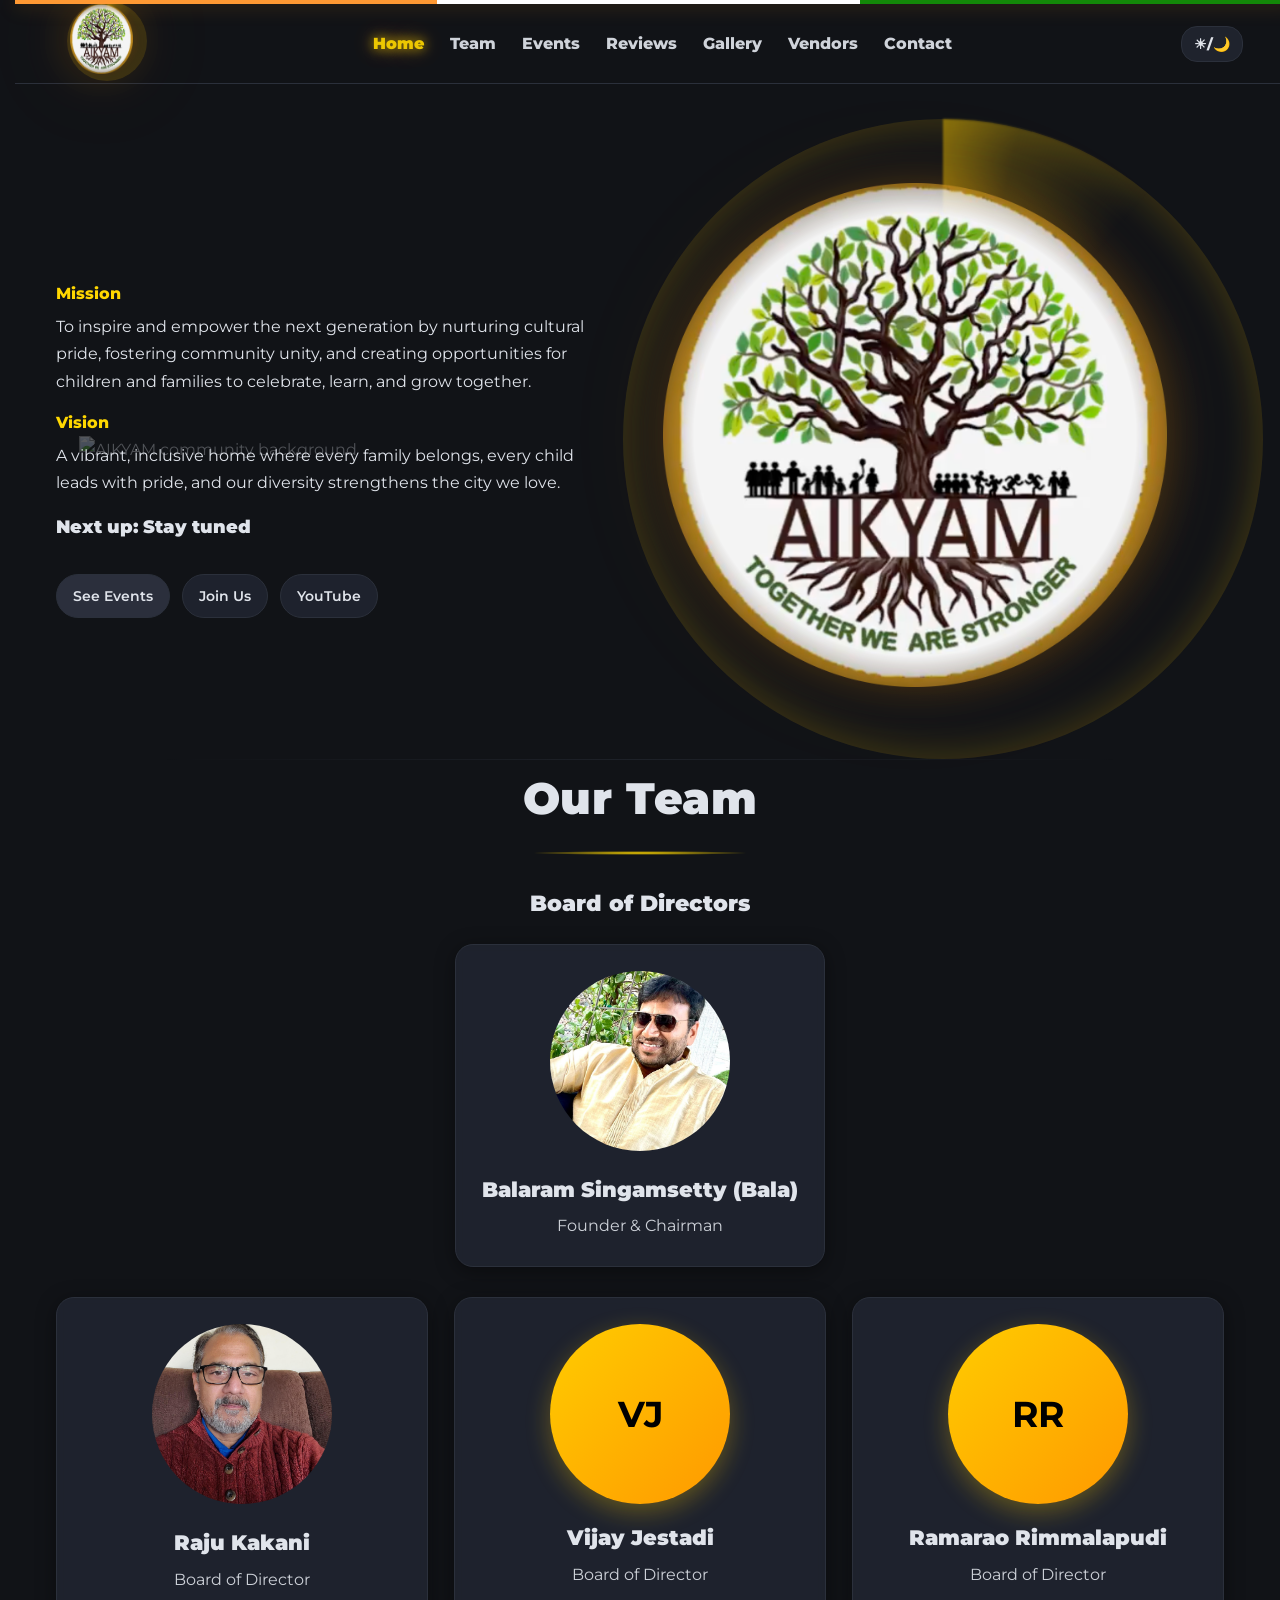
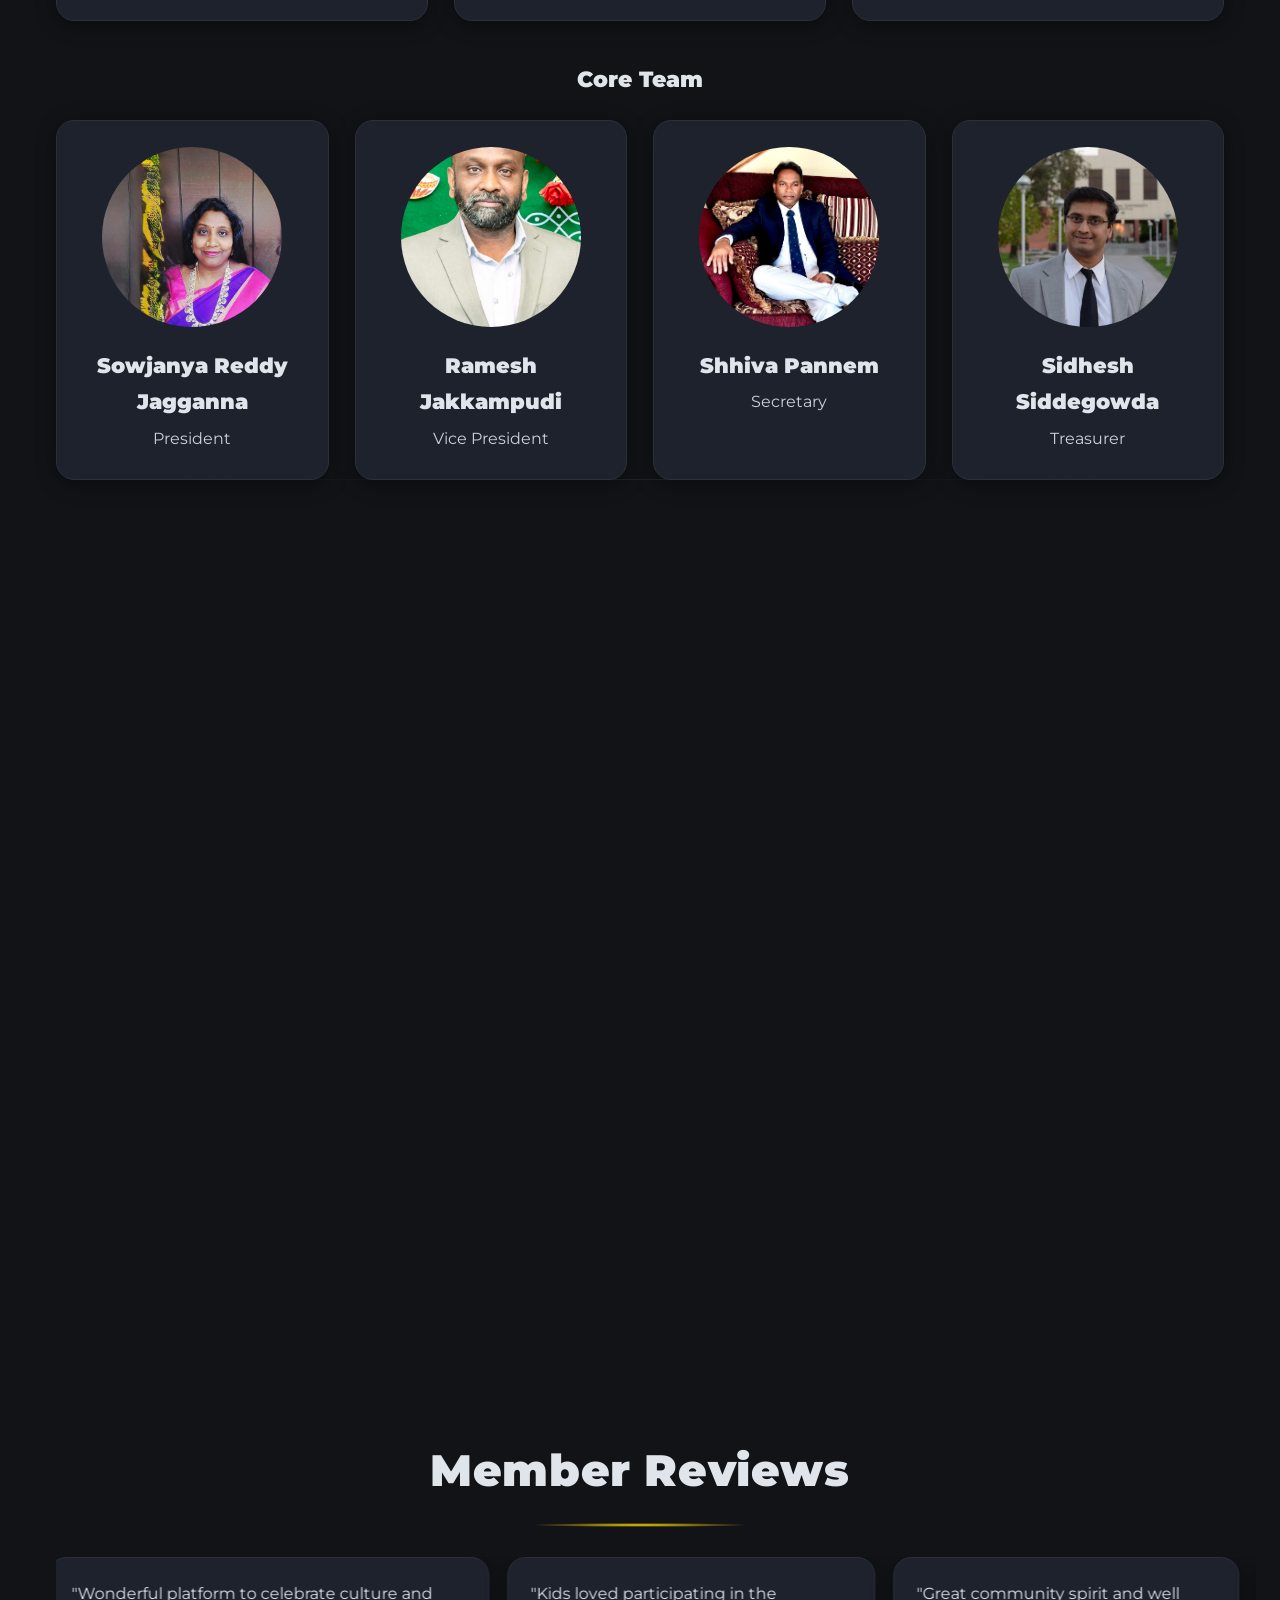
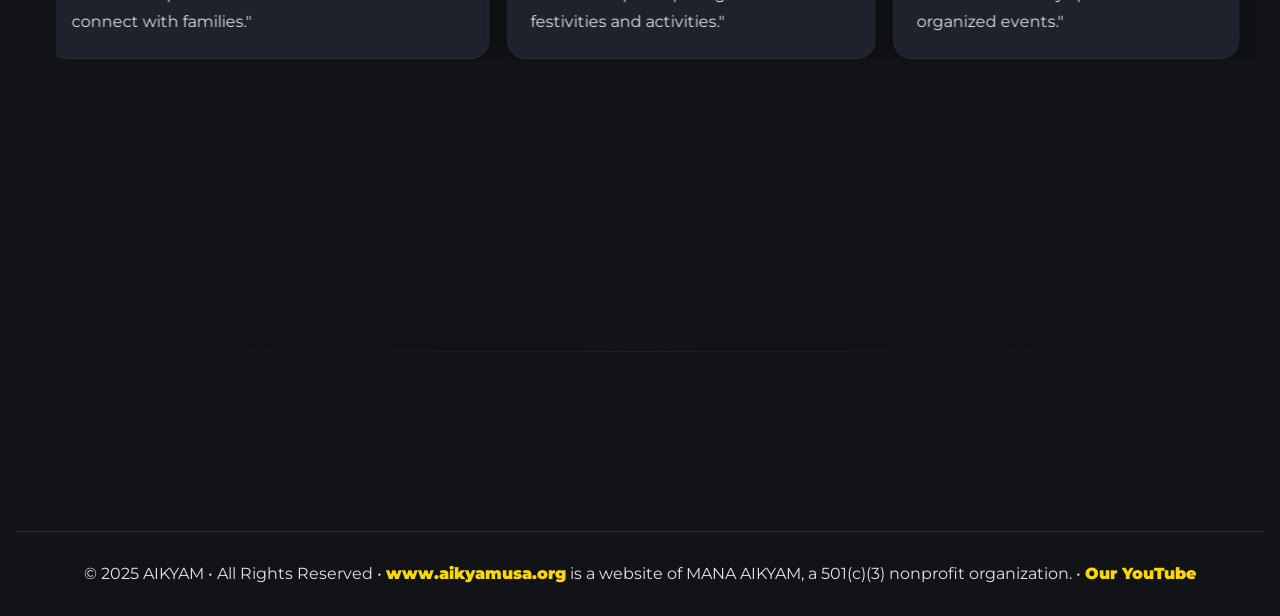
==== commit 47f11351: "Mission and Vision Change" ====
--- a/index.html
+++ b/index.html
@@ -1,89 +1,41 @@
 <!DOCTYPE html>
 <html lang="en">
-
 <head>
   <meta charset="UTF-8" />
   <meta http-equiv="X-UA-Compatible" content="IE=edge" />
   <meta name="viewport" content="width=device-width, initial-scale=1.0" />
-  
-  <!-- Primary Meta Tags -->
+
   <title>AIKYAM - Community Events & Cultural Celebrations | California</title>
-  <meta name="title" content="AIKYAM - Community Events & Cultural Celebrations | California" />
-  <meta name="description"
-    content="Join AIKYAM for cultural celebrations, family events, and community volunteering. Bringing families together through festivals, kids showcases, and community engagement in California." />
-  <meta name="keywords"
-    content="AIKYAM, community events, cultural celebrations, family activities, volunteering, Indian community, festivals, California, kids showcase, cultural pride" />
-  <meta name="author" content="AIKYAM" />
-  <meta name="robots" content="index, follow" />
-  <meta name="language" content="English" />
-  <meta name="theme-color" content="#ff6b35" />
-  
-  <!-- Canonical URL -->
+  <meta name="description" content="Join AIKYAM for cultural celebrations, family events, and community volunteering. Bringing families together through festivals, kids showcases, and community engagement in California." />
+
   <link rel="canonical" href="https://aikyamusa.org/" />
+  <link rel="icon" type="image/png" href="assets/branding/logo.png" />
 
-  <!-- Open Graph / Facebook -->
-  <meta property="og:type" content="website" />
-  <meta property="og:url" content="https://aikyamusa.org/" />
-  <meta property="og:title" content="AIKYAM - Community Events & Cultural Celebrations" />
-  <meta property="og:description"
-    content="Join AIKYAM for cultural celebrations, family events, and community volunteering. Bringing families together through festivals, kids showcases, and community engagement." />
-  <meta property="og:image" content="https://aikyamusa.org/assets/branding/logo.png" />
-  <meta property="og:image:width" content="1200" />
-  <meta property="og:image:height" content="630" />
-  <meta property="og:site_name" content="AIKYAM" />
-  <meta property="og:locale" content="en_US" />
-
-  <!-- Twitter -->
-  <meta property="twitter:card" content="summary_large_image" />
-  <meta property="twitter:url" content="https://aikyamusa.org/" />
-  <meta property="twitter:title" content="AIKYAM - Community Events & Cultural Celebrations" />
-  <meta property="twitter:description"
-    content="Join AIKYAM for cultural celebrations, family events, and community volunteering. Bringing families together through festivals, kids showcases, and community engagement." />
-  <meta property="twitter:image" content="https://aikyamusa.org/assets/branding/logo.png" />
-
-  <!-- Favicon -->
-  <link rel="icon" type="image/png" sizes="32x32" href="assets/branding/logo.png" />
-  <link rel="icon" type="image/png" sizes="16x16" href="assets/branding/logo.png" />
-  <link rel="apple-touch-icon" href="assets/branding/logo.png" />
-
-  <!-- Performance optimizations -->
   <link rel="preconnect" href="https://fonts.googleapis.com" />
   <link rel="preconnect" href="https://fonts.gstatic.com" crossorigin />
-  <link rel="dns-prefetch" href="https://fonts.googleapis.com" />
-  <link rel="dns-prefetch" href="https://www.youtube.com" />
   <link href="https://fonts.googleapis.com/css2?family=Montserrat:wght@400;700;900&display=swap" rel="stylesheet" />
-  
-  <!-- Preload critical resources -->
-  <link rel="preload" href="styles.css" as="style" />
-  <link rel="preload" href="script.js" as="script" />
-  <link rel="preload" href="assets/branding/BgImage.png" as="image" />
-  <link rel="preload" href="common/header.html" as="fetch" crossorigin />
-  
-  <!-- CSS -->
   <link rel="stylesheet" href="styles.css" />
-  
-  <!-- Structured Data -->
-  <script type="application/ld+json">
-  {
-    "@context": "https://schema.org",
-    "@type": "Organization",
-    "name": "AIKYAM",
-    "url": "https://aikyamusa.org",
-    "logo": "https://aikyamusa.org/assets/branding/logo.png",
-    "description": "AIKYAM brings families together to celebrate culture, volunteer, and create chances for kids to shine through community events and cultural celebrations.",
-    "foundingDate": "2020",
-    "address": {
-      "@type": "PostalAddress",
-      "addressRegion": "California",
-      "addressCountry": "US"
-    },
-    "sameAs": [
-      "https://www.youtube.com/@ManaAIKYAM"
-    ]
-  }
-  </script>
 
-
+  <style>
+    /* Mission & Vision (no background, clean text) */
+    .hero .mission-vision {
+      margin-top: 20px;
+      padding: 0;
+      color: #fffff;
+      max-width: 550px;
+      line-height: 1.7;
+      font-size: 1rem;
+    }
+    .hero .mission-vision h4 {
+      color: #ffd700;
+      font-weight: 800;
+      margin-top: 10px;
+      margin-bottom: 6px;
+    }
+    .hero .mission-vision p {
+      margin-bottom: 14px;
+    }
+  </style>
 </head>
 
 <body>
@@ -100,15 +52,24 @@
   <section class="hero" id="home" role="banner">
     <div class="container">
       <div class="hero-left">
-        <p class="tagline">AIKYAM brings families together to celebrate culture, volunteer, and create chances
-          for kids to shine.</p>
+        <!-- Mission & Vision clean text -->
+        <div class="mission-vision">
+          <h4>Mission</h4>
+          <p>To inspire and empower the next generation by nurturing cultural pride, fostering community unity, and
+          creating opportunities for children and families to celebrate, learn, and grow together.</p>
+
+          <h4>Vision</h4>
+          <p>A vibrant, inclusive home where every family belongs, every child leads with pride, and our diversity
+          strengthens the city we love.</p>
+        </div>
+
         <div class="next-title">Next up: <span id="nextEventTitle">—</span></div>
         <div class="countdown" id="countdown" aria-label="Event countdown timer" role="timer"></div>
+
         <div class="cta-row">
           <a class="btn" href="#events" aria-label="Navigate to events section">See Events</a>
           <a class="btn secondary" href="join.html" aria-label="Join AIKYAM community">Join Us</a>
           <a class="btn secondary" target="_blank" rel="noopener" href="https://www.youtube.com/@ManaAIKYAM" aria-label="Visit AIKYAM YouTube channel (opens in new tab)">YouTube</a>
-          
         </div>
       </div>
       <div class="hero-right">
@@ -122,79 +83,22 @@
     </div>
   </section>
 
-  <!-- ===== Local Community Resources ===== -->
-  <section id="local-resources" class="reveal" role="region" aria-labelledby="resources-title">
-    <div class="container">
-      <h2 id="resources-title" class="section-title">Local Community Resources</h2>
-      <div class="resource-links">
-        <div class="resource-category">
-          <h3 class="subhead">City Services</h3>
-          <div class="links-grid">
-            <a href="https://www.cityofmenifee.us/" target="_blank" rel="noopener noreferrer" class="resource-link">
-              <strong>City of Menifee</strong>
-              <span>Official city website, services, and information</span>
-            </a>
-            <a href="https://www.murrieta.org/" target="_blank" rel="noopener noreferrer" class="resource-link">
-              <strong>City of Murrieta</strong>
-              <span>Municipal services and community information</span>
-            </a>
-            <a href="https://www.lake-elsinore.org/" target="_blank" rel="noopener noreferrer" class="resource-link">
-              <strong>City of Lake Elsinore</strong>
-              <span>City services and local government resources</span>
-            </a>
-          </div>
-        </div>
-        
-        <div class="resource-category">
-          <h3 class="subhead">Tax & Finance</h3>
-          <div class="links-grid">
-            <a href="https://www.rivcotax.org/" target="_blank" rel="noopener noreferrer" class="resource-link">
-              <strong>Riverside County Tax Collector</strong>
-              <span>Property tax payments and information</span>
-            </a>
-          </div>
-        </div>
-
-        <div class="resource-category">
-          <h3 class="subhead">Education</h3>
-          <div class="links-grid">
-            <a href="https://www.menifeeunion.org/" target="_blank" rel="noopener noreferrer" class="resource-link">
-              <strong>Menifee Union School District</strong>
-              <span>K-8 schools, enrollment, and educational resources</span>
-            </a>
-          </div>
-        </div>
-      </div>
-    </div>
-  </section>
-
   <!-- ===== Team ===== -->
   <section id="team" class="reveal" role="region" aria-labelledby="team-title">
     <div class="container">
       <h2 id="team-title" class="section-title">Our Team</h2>
 
       <h3 class="subhead" style="text-align: center; margin-bottom: 20px;">Board of Directors</h3>
-      <!-- Chairman in separate row -->
       <div class="cards" id="chairmanCard"
         style="justify-content: center; margin-bottom: 30px; display: flex; align-items: center;"></div>
-      <!-- Other board members -->
       <div class="cards" id="boardCards" style="margin-bottom: 40px;"></div>
 
       <h3 class="subhead" style="text-align: center; margin-bottom: 20px;">Core Team</h3>
       <div class="cards" id="coreCards"></div>
-
-      <div class="mv">
-        <h4>Mission</h4>
-        <p>To inspire and empower the next generation by nurturing cultural pride, fostering community unity, and
-          creating opportunities for children and families to celebrate, learn, and grow together.</p>
-        <h4 style="margin-top:10px;">Vision</h4>
-        <p>A vibrant, inclusive home where every family belongs, every child leads with pride, and our diversity
-          strengthens the city we love.</p>
-      </div>
     </div>
   </section>
 
-  <!-- ===== Events (Past / Calendar / Upcoming) ===== -->
+  <!-- ===== Events ===== -->
   <section id="events" class="reveal" role="region" aria-labelledby="events-title">
     <div class="container">
       <h2 id="events-title" class="section-title">Events</h2>
@@ -231,7 +135,7 @@
           style="display:flex;gap:18px;justify-content:center;align-items:stretch;width:var(--maxw);margin:0 auto;will-change:transform;">
           <div class="review card">"Wonderful platform to celebrate culture and connect with families."</div>
           <div class="review card">"Kids loved participating in the festivities and activities."</div>
-          <div class="review card">Great community spirit and well organized events."</div>
+          <div class="review card">"Great community spirit and well organized events."</div>
         </div>
       </div>
     </div>
@@ -241,10 +145,7 @@
   <div id="toTop" title="Back to top">↑</div>
   <div id="toast"></div>
 
-  <!-- Footer will be loaded by JavaScript -->
   <div id="footer-placeholder"></div>
-  
   <script src="script.js"></script>
 </body>
-
-</html>+</html>
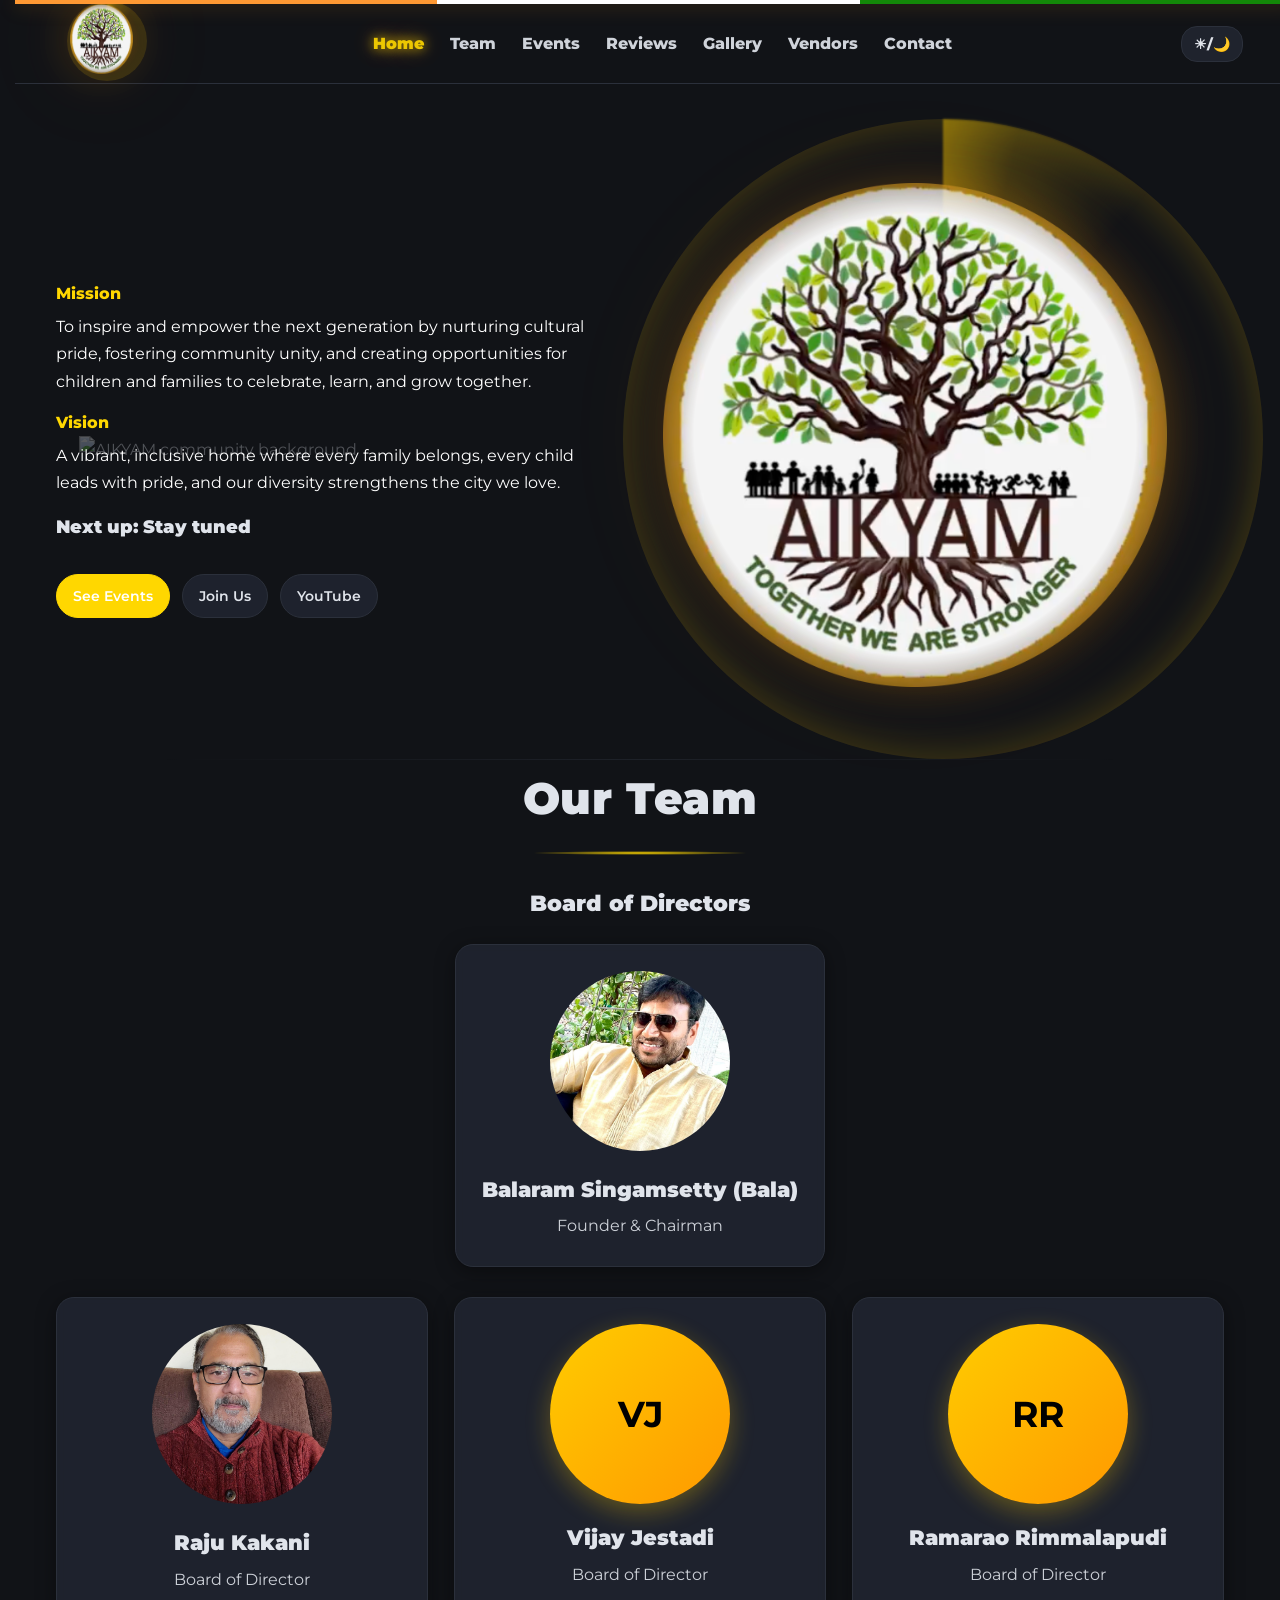
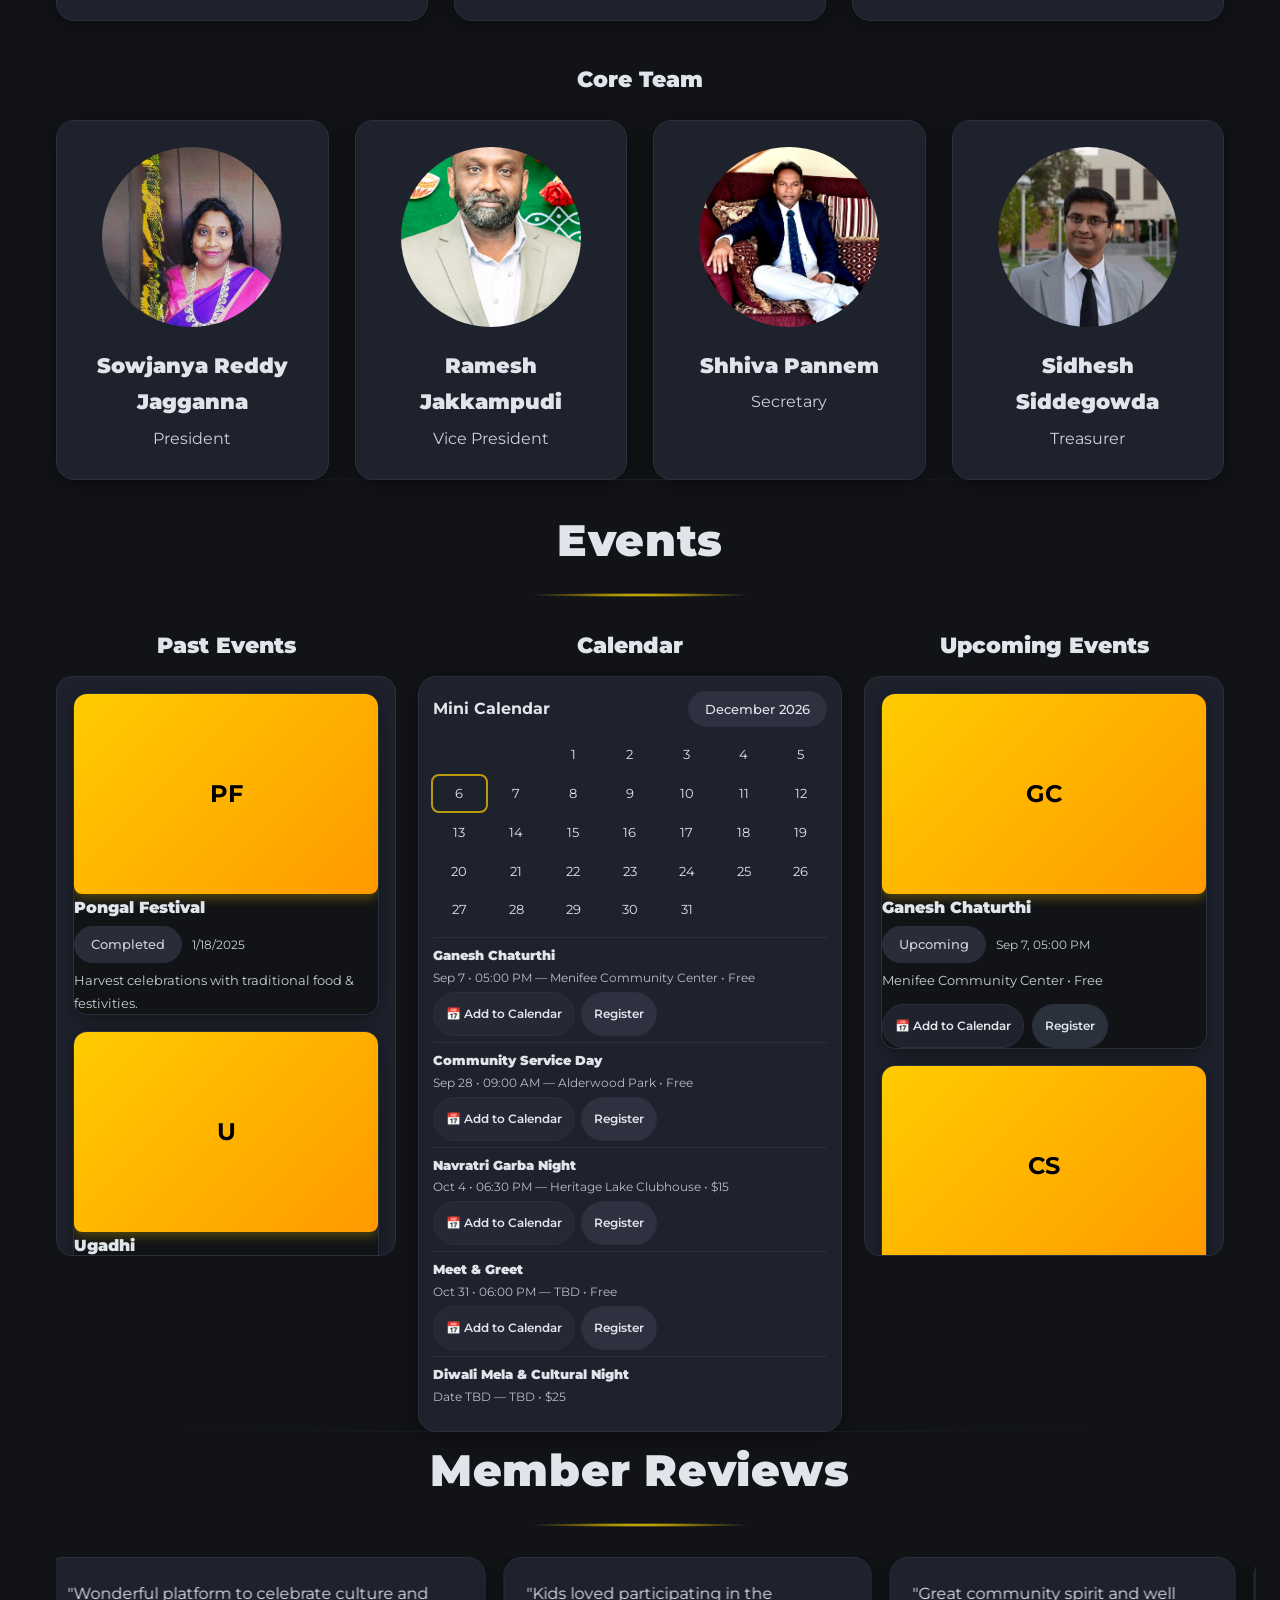
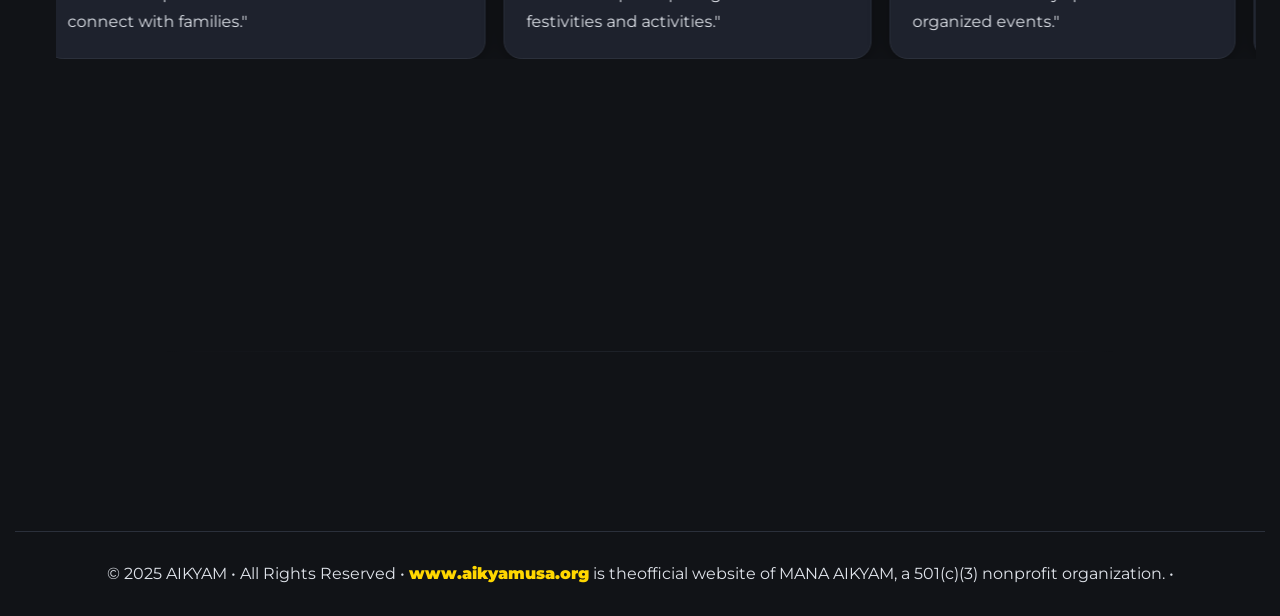
==== commit bc03dea0: "Home" ====
--- a/index.html
+++ b/index.html
@@ -7,6 +7,15 @@
 
   <title>AIKYAM - Community Events & Cultural Celebrations | California</title>
   <meta name="description" content="Join AIKYAM for cultural celebrations, family events, and community volunteering. Bringing families together through festivals, kids showcases, and community engagement in California." />
+  <meta name="keywords" content="AIKYAM, community events, cultural celebrations, family activities, volunteering, festivals, California, Indian community, cultural pride, kids showcase" />
+  <meta name="author" content="AIKYAM" />
+
+  <!-- Open Graph / Social Media -->
+  <meta property="og:type" content="website" />
+  <meta property="og:title" content="AIKYAM - Community Events & Cultural Celebrations" />
+  <meta property="og:description" content="Join AIKYAM for cultural celebrations, family events, and community volunteering in California." />
+  <meta property="og:image" content="assets/branding/logo.png" />
+  <meta property="og:url" content="https://aikyamusa.org/" />
 
   <link rel="canonical" href="https://aikyamusa.org/" />
   <link rel="icon" type="image/png" href="assets/branding/logo.png" />
@@ -15,27 +24,6 @@
   <link rel="preconnect" href="https://fonts.gstatic.com" crossorigin />
   <link href="https://fonts.googleapis.com/css2?family=Montserrat:wght@400;700;900&display=swap" rel="stylesheet" />
   <link rel="stylesheet" href="styles.css" />
-
-  <style>
-    /* Mission & Vision (no background, clean text) */
-    .hero .mission-vision {
-      margin-top: 20px;
-      padding: 0;
-      color: #fffff;
-      max-width: 550px;
-      line-height: 1.7;
-      font-size: 1rem;
-    }
-    .hero .mission-vision h4 {
-      color: #ffd700;
-      font-weight: 800;
-      margin-top: 10px;
-      margin-bottom: 6px;
-    }
-    .hero .mission-vision p {
-      margin-bottom: 14px;
-    }
-  </style>
 </head>
 
 <body>
@@ -67,9 +55,9 @@
         <div class="countdown" id="countdown" aria-label="Event countdown timer" role="timer"></div>
 
         <div class="cta-row">
-          <a class="btn" href="#events" aria-label="Navigate to events section">See Events</a>
-          <a class="btn secondary" href="join.html" aria-label="Join AIKYAM community">Join Us</a>
-          <a class="btn secondary" target="_blank" rel="noopener" href="https://www.youtube.com/@ManaAIKYAM" aria-label="Visit AIKYAM YouTube channel (opens in new tab)">YouTube</a>
+          <a class="btn btn--primary" href="#events" aria-label="Navigate to events section">See Events</a>
+          <a class="btn btn--secondary" href="join.html" aria-label="Join AIKYAM community">Join Us</a>
+          <a class="btn btn--secondary" target="_blank" rel="noopener" href="https://www.youtube.com/@ManaAIKYAM" aria-label="Visit AIKYAM YouTube channel (opens in new tab)">YouTube</a>
         </div>
       </div>
       <div class="hero-right">
@@ -88,12 +76,11 @@
     <div class="container">
       <h2 id="team-title" class="section-title">Our Team</h2>
 
-      <h3 class="subhead" style="text-align: center; margin-bottom: 20px;">Board of Directors</h3>
-      <div class="cards" id="chairmanCard"
-        style="justify-content: center; margin-bottom: 30px; display: flex; align-items: center;"></div>
-      <div class="cards" id="boardCards" style="margin-bottom: 40px;"></div>
+      <h3 class="subhead team-section-title">Board of Directors</h3>
+      <div class="cards chairman-cards" id="chairmanCard"></div>
+      <div class="cards board-cards" id="boardCards"></div>
 
-      <h3 class="subhead" style="text-align: center; margin-bottom: 20px;">Core Team</h3>
+      <h3 class="subhead team-section-title">Core Team</h3>
       <div class="cards" id="coreCards"></div>
     </div>
   </section>
@@ -105,7 +92,7 @@
       <div class="events-3col">
         <div class="col l">
           <h3 class="subhead">Past Events</h3>
-          <div class="vloop" id="pastVLoop" style="--vspd:38s"></div>
+          <div class="vloop vloop--past" id="pastVLoop"></div>
         </div>
         <div class="col m">
           <h3 class="subhead">Calendar</h3>
@@ -120,7 +107,7 @@
         </div>
         <div class="col r">
           <h3 class="subhead">Upcoming Events</h3>
-          <div class="vloop" id="upVLoop" style="--vspd:44s"></div>
+          <div class="vloop vloop--upcoming" id="upVLoop"></div>
         </div>
       </div>
     </div>
@@ -130,12 +117,11 @@
   <section id="reviews-section" class="reveal" role="region" aria-labelledby="reviews-title">
     <div class="container">
       <h2 id="reviews-title" class="section-title">Member Reviews</h2>
-      <div class="reviews-marquee-wrapper" style="overflow:hidden;width:var(--maxw);margin:0 auto;">
-        <div id="reviewsTrack" class="reviews"
-          style="display:flex;gap:18px;justify-content:center;align-items:stretch;width:var(--maxw);margin:0 auto;will-change:transform;">
-          <div class="review card">"Wonderful platform to celebrate culture and connect with families."</div>
-          <div class="review card">"Kids loved participating in the festivities and activities."</div>
-          <div class="review card">"Great community spirit and well organized events."</div>
+      <div class="reviews-marquee-wrapper" aria-label="Member testimonials carousel">
+        <div id="reviewsTrack" class="reviews reviews-track" role="group" aria-label="Customer testimonials">
+          <div class="review card" role="blockquote">"Wonderful platform to celebrate culture and connect with families."</div>
+          <div class="review card" role="blockquote">"Kids loved participating in the festivities and activities."</div>
+          <div class="review card" role="blockquote">"Great community spirit and well organized events."</div>
         </div>
       </div>
     </div>
--- a/styles.css
+++ b/styles.css
@@ -426,33 +426,7 @@
   color: white;
 }
 
-.btn--ghost {
-  background: transparent;
-  color: var(--text);
-  border: 1px solid transparent;
-}
-
-.btn--ghost:hover {
-  background: var(--card-alt);
-  border-color: var(--brd);
-}
-
-.btn--danger {
-  background: #dc3545;
-  color: white;
-  border-color: #dc3545;
-}
-
-.btn--danger:hover {
-  background: #c82333;
-  border-color: #c82333;
-}
-
 /* Button Sizes - Contextual sizing */
-.btn--xs {
-  padding: 0.375rem 0.75rem;
-  font-size: 0.75rem;
-}
 
 .btn--sm {
   padding: 0.5rem 0.875rem;
@@ -464,31 +438,7 @@
   font-size: 1rem;
 }
 
-.btn--xl {
-  padding: 1.25rem 2rem;
-  font-size: 1.125rem;
-}
-
-/* Button States - User feedback */
-.btn--loading {
-  pointer-events: none;
-  opacity: 0.7;
-}
-
-.btn--loading::after {
-  content: "";
-  position: absolute;
-  width: 1rem;
-  height: 1rem;
-  border: 2px solid transparent;
-  border-top: 2px solid currentColor;
-  border-radius: 50%;
-  animation: btn-spin 1s linear infinite;
-}
-
-@keyframes btn-spin {
-  to { transform: rotate(360deg); }
-}
+
 
 .btn--disabled,
 .btn:disabled {
@@ -505,21 +455,7 @@
   align-items: center;
 }
 
-.btn-group--center {
-  justify-content: center;
-}
-
-.btn-group--start {
-  justify-content: flex-start;
-}
-
-.btn-group--end {
-  justify-content: flex-end;
-}
-
-.btn-group--compact {
-  gap: 0.5rem;
-}
+
 
 /* Legacy Support - Maintain existing functionality */
 .btn.secondary {
@@ -533,14 +469,7 @@
   font-size: 0.75rem;
 }
 
-.btn.link {
-  background: var(--accent);
-  color: #ffffff;
-}
-
-.btn.link:hover {
-  box-shadow: 0 12px 24px rgba(255, 204, 0, .35), 0 0 16px var(--accent), 0 0 24px var(--accent-2);
-}
+
 
 /* ======== Hero Alt (for separate pages) ======== */
 .hero-alt {
@@ -907,19 +836,7 @@
   background: linear-gradient(135deg, var(--card) 0%, var(--card-alt) 100%);
 }
 
-.card--outline {
-  background: transparent;
-  border: 2px solid var(--brd);
-}
-
-.card--elevated {
-  box-shadow: 0 1rem 3rem rgba(0, 0, 0, 0.175);
-}
-
-.card--flat {
-  box-shadow: none;
-  border: 1px solid var(--brd);
-}
+
 
 /* Card Layout Variants */
 .card--horizontal {
@@ -1080,26 +997,6 @@
   background: var(--card-alt);
   color: var(--text);
   border: 1px solid var(--brd);
-}
-
-.badge--success {
-  background: #198754;
-  color: white;
-}
-
-.badge--warning {
-  background: #ffc107;
-  color: #000;
-}
-
-.badge--error {
-  background: #dc3545;
-  color: white;
-}
-
-.badge--info {
-  background: #0dcaf0;
-  color: #000;
 }
 
 /* Pills - Enhanced from existing pill class */
@@ -1131,11 +1028,6 @@
 .pill--sm {
   padding: 0.25rem 0.75rem;
   font-size: 0.75rem;
-}
-
-.pill--lg {
-  padding: 0.5rem 1.25rem;
-  font-size: 0.9375rem;
 }
 
 /* Progress Indicators */
@@ -1447,10 +1339,6 @@
   gap: 1rem;
 }
 
-.form-row--thirds {
-  grid-template-columns: 1fr 1fr 1fr;
-}
-
 .form-row--auto {
   grid-template-columns: auto 1fr;
   align-items: center;
@@ -1504,11 +1392,6 @@
 .input--sm {
   padding: 0.5rem 0.75rem;
   font-size: 0.8125rem;
-}
-
-.input--lg {
-  padding: 1rem 1.25rem;
-  font-size: 1rem;
 }
 
 .input--error {
@@ -1653,9 +1536,7 @@
     grid-template-columns: 1fr;
   }
   
-  .form-row--thirds {
-    grid-template-columns: 1fr;
-  }
+
   
   .form-actions {
     flex-direction: column;
@@ -2647,8 +2528,6 @@
   margin-bottom: 0;
 }
 
-/* Removed - using unified .explore-section instead */
-
 /* Donate page specific classes */
 .donate-sunburst {
   width: 220px;
@@ -2959,12 +2838,6 @@
   margin-bottom: 1.25rem;
 }
 
-.cta-block--subtle {
-  background: var(--card-alt);
-  color: var(--text);
-  border: 1px solid var(--brd);
-}
-
 .cta-heading {
   margin-bottom: 1rem;
   font-size: 1.25em;
@@ -3090,8 +2963,6 @@
   font-weight: bold; 
 }
 
-/* Removed - using unified .explore-section instead */
-
 /* ===================== LAYOUT SYSTEM ===================== */
 
 /* Container System - Responsive content containers */
@@ -3104,10 +2975,6 @@
 
 .container--sm {
   max-width: 768px;
-}
-
-.container--lg {
-  max-width: 1400px;
 }
 
 .container--fluid {
@@ -3345,6 +3212,85 @@
   }
 }
 
+/* Accessibility Utilities */
+.sr-only {
+  position: absolute !important;
+  width: 1px !important;
+  height: 1px !important;
+  padding: 0 !important;
+  margin: -1px !important;
+  overflow: hidden !important;
+  clip: rect(0, 0, 0, 0) !important;
+  white-space: nowrap !important;
+  border: 0 !important;
+}
+
+/* ===================== HOMEPAGE SPECIFIC STYLES ===================== */
+
+/* Mission & Vision Section */
+.hero .mission-vision {
+  margin-top: 20px;
+  padding: 0;
+  color: #ffffff;
+  max-width: 550px;
+  line-height: 1.7;
+  font-size: 1rem;
+}
+
+.hero .mission-vision h4 {
+  color: var(--accent-text);
+  font-weight: 800;
+  margin-top: 10px;
+  margin-bottom: 6px;
+}
+
+.hero .mission-vision p {
+  margin-bottom: 14px;
+}
+
+/* Team Section Styles */
+.team-section-title {
+  text-align: center;
+  margin-bottom: 20px;
+}
+
+.chairman-cards {
+  justify-content: center;
+  margin-bottom: 30px;
+  display: flex;
+  align-items: center;
+}
+
+.board-cards {
+  margin-bottom: 40px;
+}
+
+/* Event Loop Styles */
+.vloop--past {
+  --vspd: 38s;
+}
+
+.vloop--upcoming {
+  --vspd: 44s;
+}
+
+/* Reviews Section Styles */
+.reviews-marquee-wrapper {
+  overflow: hidden;
+  width: var(--maxw);
+  margin: 0 auto;
+}
+
+.reviews-track {
+  display: flex;
+  gap: 18px;
+  justify-content: center;
+  align-items: stretch;
+  width: var(--maxw);
+  margin: 0 auto;
+  will-change: transform;
+}
+
 /* Print Styles */
 @media print {
   .no-print {
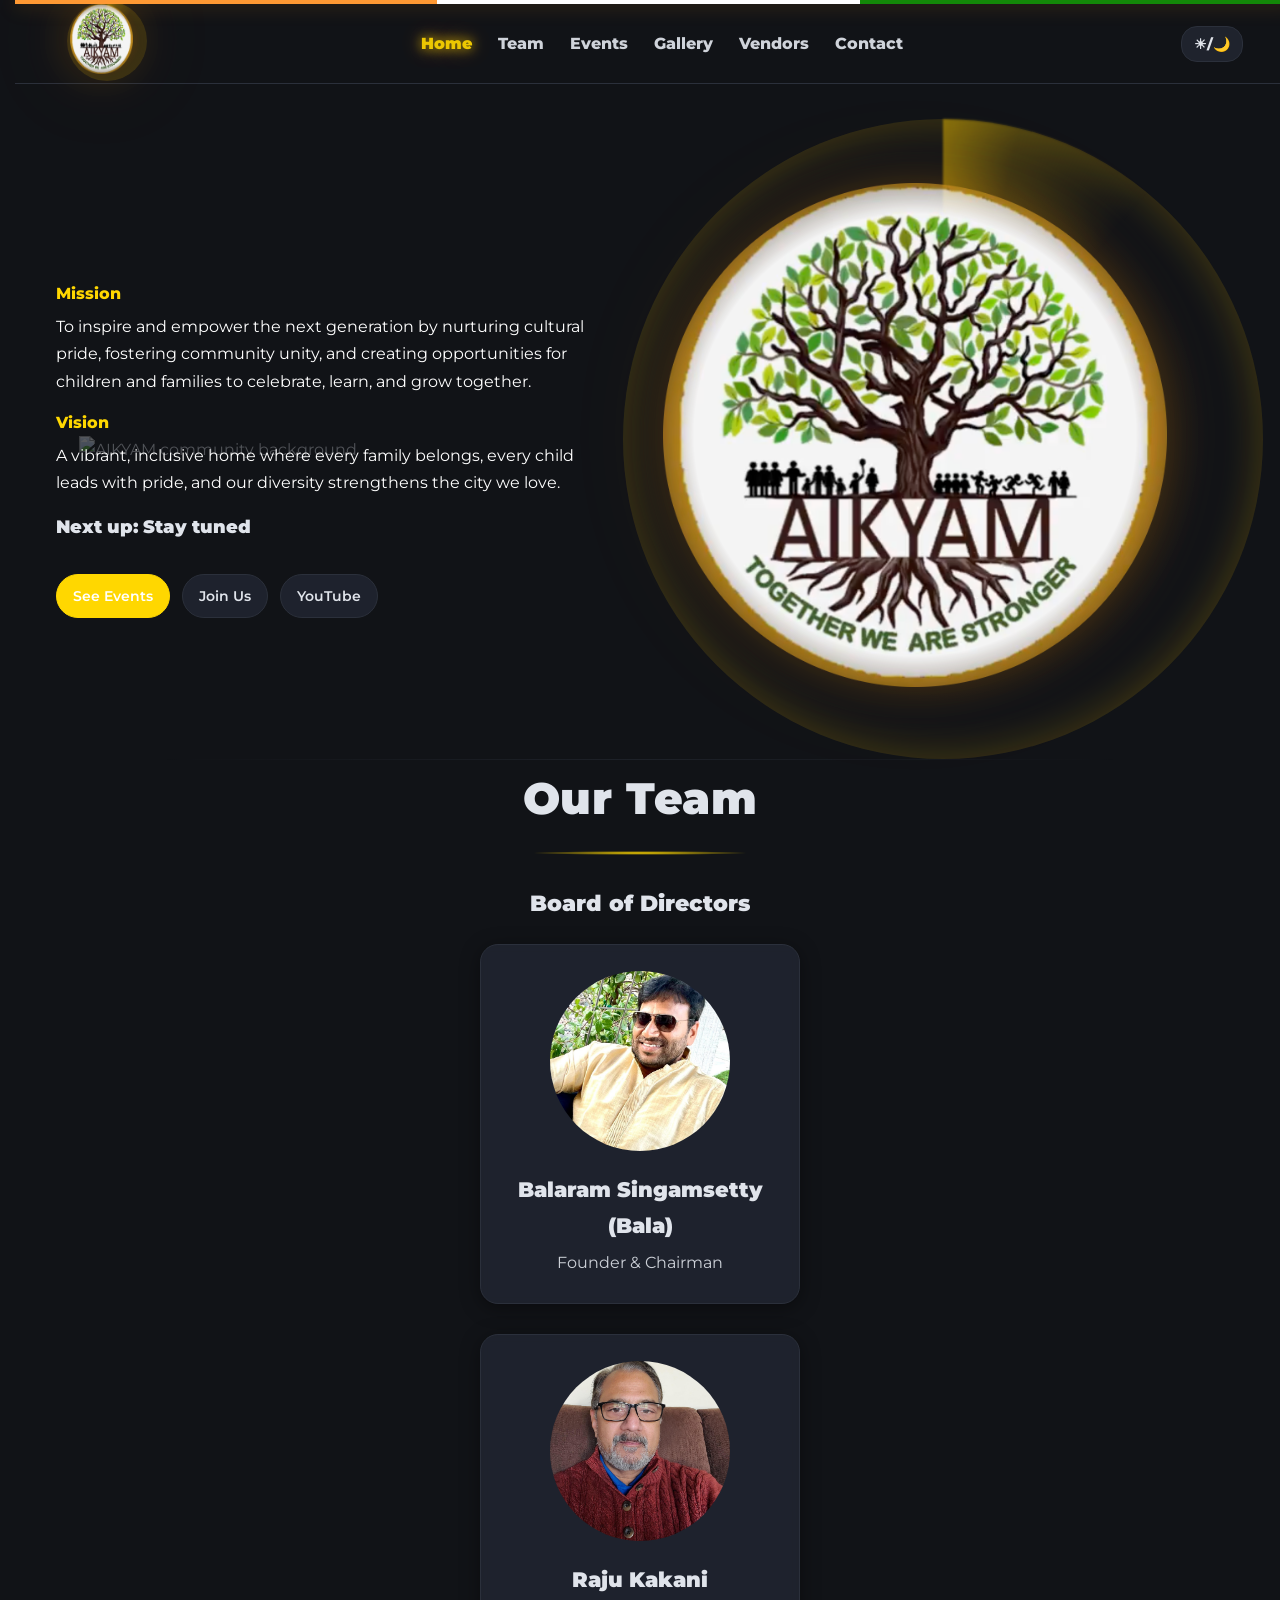
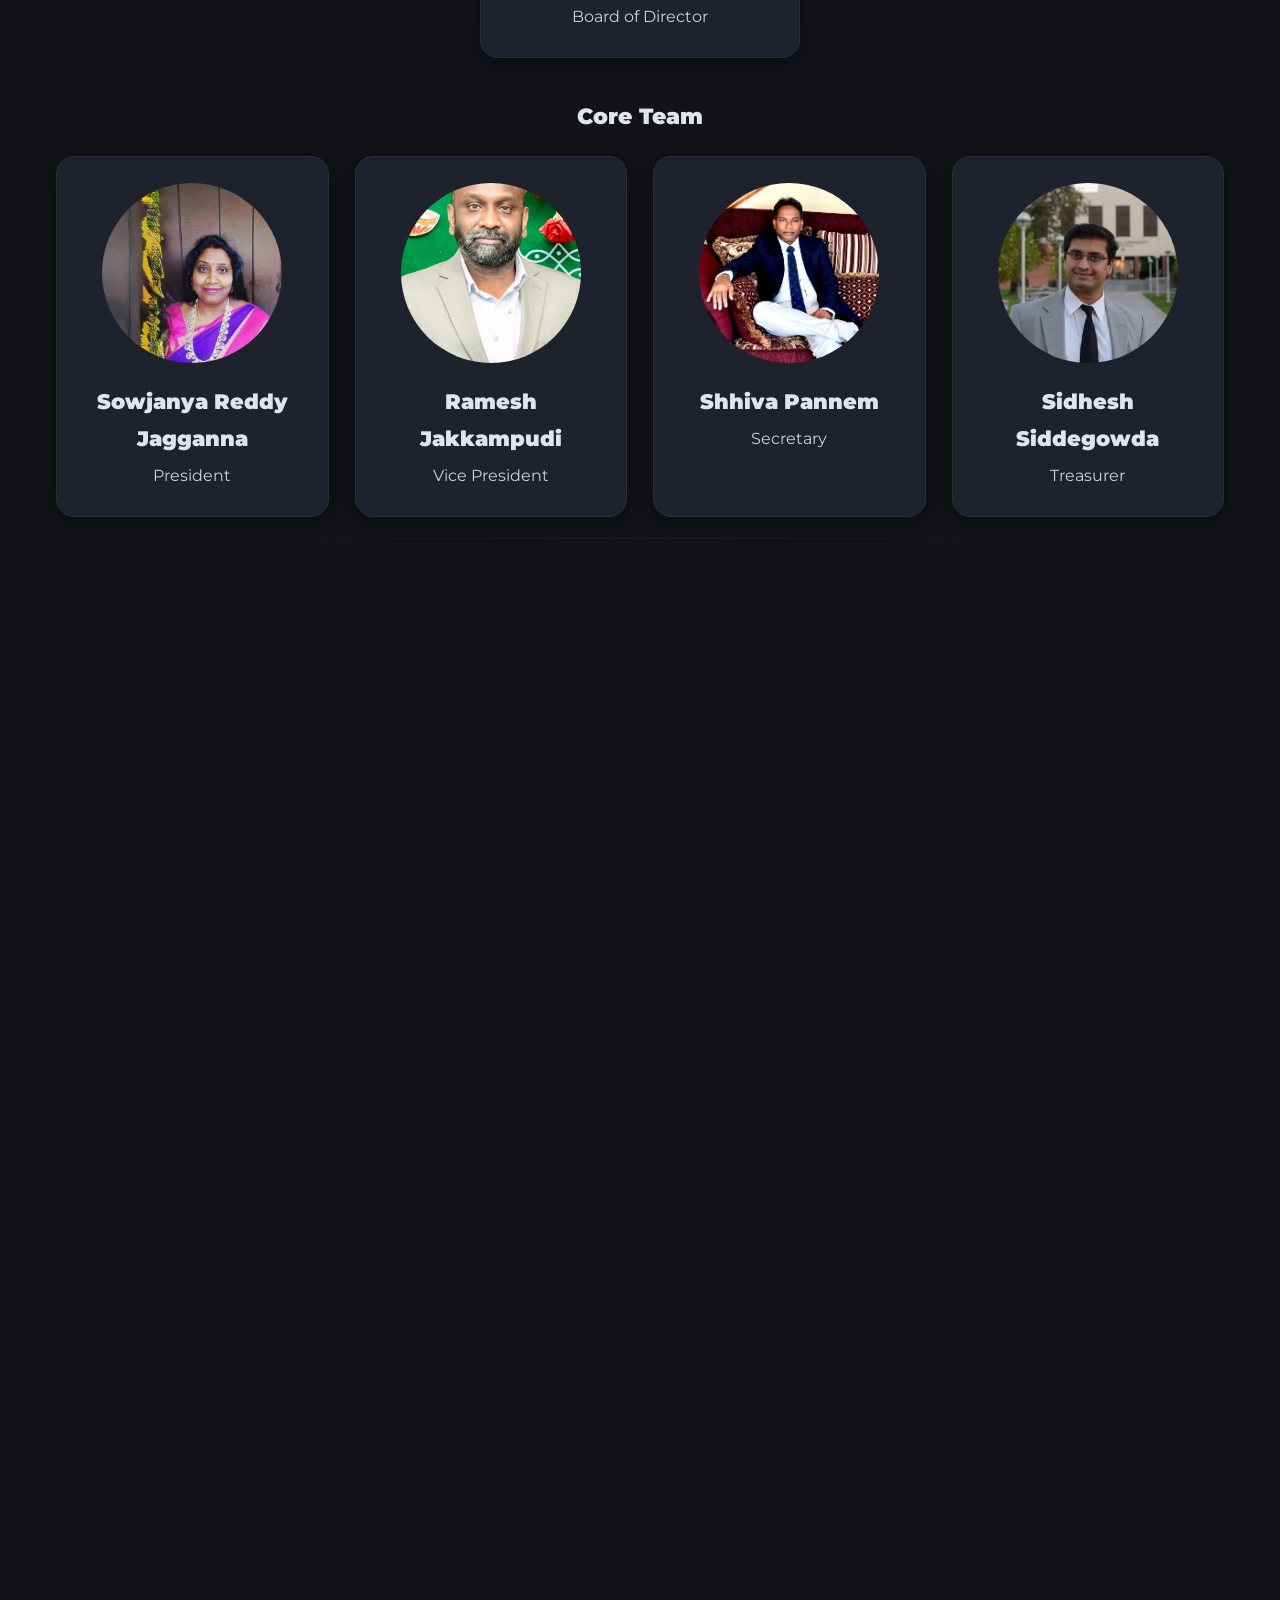
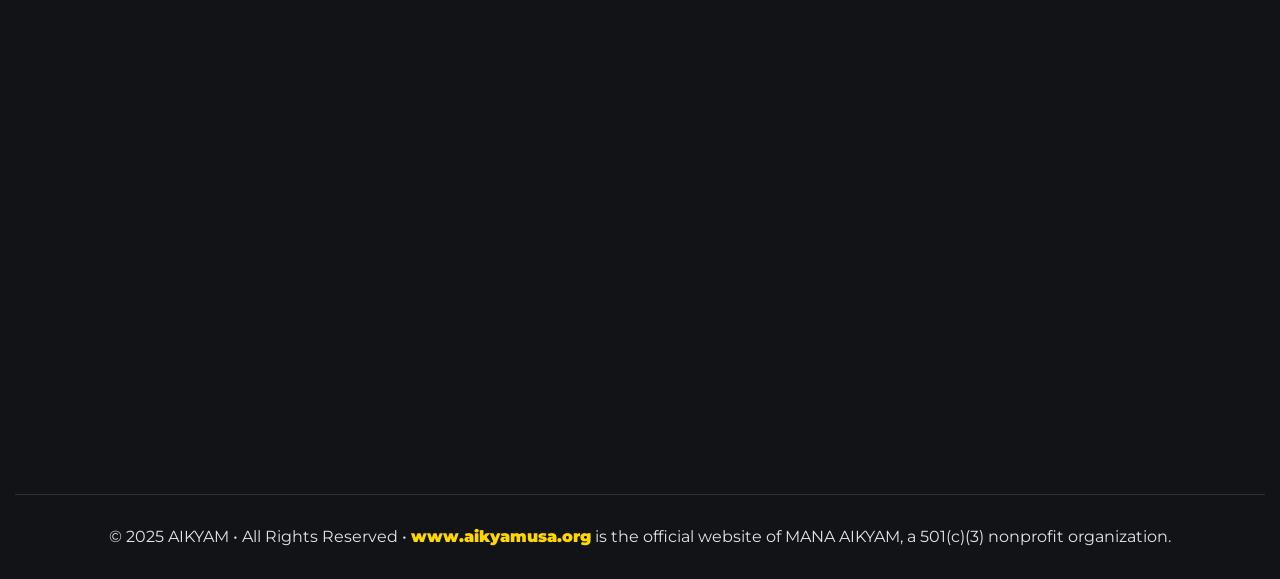
==== commit 42afe577: "fireworks and launch" ====
--- a/index.html
+++ b/index.html
@@ -112,20 +112,7 @@
       </div>
     </div>
   </section>
-
-  <!-- ===== Member Reviews ===== -->
-  <section id="reviews-section" class="reveal" role="region" aria-labelledby="reviews-title">
-    <div class="container">
-      <h2 id="reviews-title" class="section-title">Member Reviews</h2>
-      <div class="reviews-marquee-wrapper" aria-label="Member testimonials carousel">
-        <div id="reviewsTrack" class="reviews reviews-track" role="group" aria-label="Customer testimonials">
-          <div class="review card" role="blockquote">"Wonderful platform to celebrate culture and connect with families."</div>
-          <div class="review card" role="blockquote">"Kids loved participating in the festivities and activities."</div>
-          <div class="review card" role="blockquote">"Great community spirit and well organized events."</div>
-        </div>
-      </div>
-    </div>
-  </section>
+ 
 
   <canvas id="fireworks-canvas"></canvas>
   <div id="toTop" title="Back to top">↑</div>
--- a/styles.css
+++ b/styles.css
@@ -88,6 +88,7 @@
 
 html {
   scrollbar-gutter: stable both-edges;
+  height: 100%;
 }
 
 body {
@@ -95,11 +96,103 @@
   color: var(--text);
   overflow-x: hidden;
   line-height: 1.75;
+  min-height: 100vh;
+  display: flex;
+  flex-direction: column;
+  -webkit-text-size-adjust: 100%;
+  -webkit-font-smoothing: antialiased;
+  -moz-osx-font-smoothing: grayscale;
 }
 
 img {
   max-width: 100%;
   height: auto;
+}
+
+/* Mobile touch improvements */
+@media (hover: none) and (pointer: coarse) {
+  .btn, .vendor-phone, [data-filter] {
+    -webkit-tap-highlight-color: rgba(0, 0, 0, 0.1);
+  }
+
+  .btn:active, .vendor-phone:active {
+    transform: scale(0.98);
+    transition: transform 0.1s ease;
+  }
+
+  /* Larger touch targets for mobile */
+  .btn {
+    min-height: 44px;
+    min-width: 44px;
+  }
+
+  /* Prevent text selection on buttons for better mobile experience */
+  .btn, [data-filter] {
+    -webkit-user-select: none;
+    -moz-user-select: none;
+    user-select: none;
+  }
+}
+
+/* Join page specific styles */
+.card-title {
+  margin-bottom: 6px;
+}
+
+.card-subtitle {
+  margin-top: 15px;
+  margin-bottom: 6px;
+}
+
+.info-box {
+  margin-top: 15px;
+  padding: 10px;
+  background: var(--accent-bg);
+  border-radius: 8px;
+  border-left: 4px solid var(--accent);
+}
+
+.embed-actions {
+  display: flex;
+  gap: 10px;
+  align-items: center;
+}
+
+.quick-links-section {
+  background: var(--card);
+  margin: 15px 0;
+  padding: 20px 0;
+}
+
+.quick-links-title {
+  text-align: center;
+  margin-bottom: 15px;
+}
+
+.quick-links-grid {
+  display: flex;
+  gap: 15px;
+  justify-content: center;
+  flex-wrap: wrap;
+}
+
+@media (max-width: 480px) {
+  .embed-actions {
+    flex-direction: column;
+    gap: 8px;
+    align-items: stretch;
+  }
+
+  .quick-links-grid {
+    flex-direction: column;
+    align-items: center;
+    gap: 10px;
+  }
+
+  .quick-links-grid .btn {
+    width: 100%;
+    max-width: 250px;
+  }
 }
 
 /* Note: theme is controlled by the toggle; system preference handled in JS */
@@ -415,28 +508,7 @@
   border-color: var(--accent);
 }
 
-.btn--outline {
-  background: transparent;
-  color: var(--accent-text);
-  border: 2px solid var(--accent);
-}
-
-.btn--outline:hover {
-  background: var(--accent);
-  color: white;
-}
-
-/* Button Sizes - Contextual sizing */
-
-.btn--sm {
-  padding: 0.5rem 0.875rem;
-  font-size: 0.8125rem;
-}
-
-.btn--lg {
-  padding: 1rem 1.5rem;
-  font-size: 1rem;
-}
+
 
 
 
@@ -455,6 +527,30 @@
   align-items: center;
 }
 
+/* Ripple effect styles - prevent layout shifts and size changes */
+.btn {
+  position: relative;
+  overflow: hidden;
+}
+
+.btn .r {
+  position: absolute;
+  width: 12px;
+  height: 12px;
+  background: rgba(255, 255, 255, 0.4);
+  border-radius: 50%;
+  pointer-events: none;
+  transform: translate(-50%, -50%) scale(0);
+  animation: ripple 0.62s ease-out forwards;
+}
+
+@keyframes ripple {
+  to {
+    transform: translate(-50%, -50%) scale(4);
+    opacity: 0;
+  }
+}
+
 
 
 /* Legacy Support - Maintain existing functionality */
@@ -467,6 +563,30 @@
 .btn.mini {
   padding: 0.5rem 0.75rem;
   font-size: 0.75rem;
+}
+
+/* Register button click effect - controlled animation */
+.btn-click-effect {
+  transform: scale(1.02) !important;
+  transition: transform 0.15s ease !important;
+}
+
+/* Prevent hover effects during click state for register buttons */
+.btn[data-clicking="1"] {
+  pointer-events: none;
+}
+
+.btn[data-clicking="1"]:hover {
+  transform: scale(1.02) !important;
+}
+
+/* Force reset transforms for register links to prevent accumulation */
+a[href="#register"].btn {
+  will-change: transform;
+}
+
+a[href="#register"].btn:not(.btn-click-effect):not(:hover) {
+  transform: none !important;
 }
 
 
@@ -585,6 +705,8 @@
   backdrop-filter: blur(4px);
   transition: transform .35s ease, box-shadow .35s ease;
   box-shadow: var(--shadow);
+  max-width: 320px;
+  width: 100%;
 }
 
 .person-card:hover {
@@ -595,6 +717,7 @@
 .person-card img {
   width: 180px;
   height: 180px;
+  max-width: 100%;
   border-radius: 50%;
   object-fit: cover;
   margin-bottom: 12px;
@@ -644,7 +767,7 @@
 }
 
 .vloop {
-  height: 580px;
+  height: 685px;
   overflow: hidden;
   position: relative;
   border-radius: 16px;
@@ -658,6 +781,10 @@
   animation: vscroll var(--vspd, 36s) linear infinite;
   will-change: transform;
   padding: 16px;
+  /* Ensure sufficient height for scrolling effect */
+  min-height: 300%;
+  animation-play-state: running;
+  animation-fill-mode: forwards;
 }
 
 @keyframes vscroll {
@@ -666,7 +793,7 @@
   }
 
   100% {
-    transform: translateY(-50%)
+    transform: translateY(-33.33%)
   }
 }
 
@@ -808,117 +935,17 @@
   box-shadow: 0 0.5rem 2rem rgba(0, 0, 0, 0.1);
 }
 
-.card--interactive {
-  cursor: pointer;
-}
-
-.card--interactive:hover {
-  border-color: var(--accent);
-  box-shadow: 0 0.75rem 2rem rgba(0, 0, 0, 0.15), 0 0 0 1px var(--accent-2);
-}
-
-/* Card Variants - Semantic content types */
-.card--feature {
-  text-align: center;
-  padding: 2rem;
-}
-
-.card--compact {
-  padding: 1rem;
-}
-
-.card--spacious {
-  padding: 2.5rem;
-}
-
-.card--highlight {
-  border: 2px solid var(--accent);
-  background: linear-gradient(135deg, var(--card) 0%, var(--card-alt) 100%);
-}
-
-
-
-/* Card Layout Variants */
-.card--horizontal {
-  display: flex;
-  align-items: center;
-  gap: 1.5rem;
-}
-
-.card--vertical {
-  display: flex;
-  flex-direction: column;
-  gap: 1rem;
-}
-
-/* Card Content Structure */
-.card__header {
-  margin-bottom: 1.5rem;
-  padding-bottom: 1rem;
-  border-bottom: 1px solid var(--brd);
-}
-
-.card__body {
-  flex: 1;
-}
-
-.card__footer {
-  margin-top: 1.5rem;
-  padding-top: 1rem;
-  border-top: 1px solid var(--brd);
-}
-
-.card__title {
-  font-size: 1.25rem;
-  font-weight: 600;
-  color: var(--accent-text);
-  margin-bottom: 0.75rem;
-  line-height: 1.3;
-}
-
-.card__subtitle {
-  font-size: 1rem;
-  font-weight: 500;
-  color: var(--text-2);
-  margin-bottom: 0.5rem;
-}
-
-.card__description {
-  color: var(--text);
-  line-height: 1.6;
-  margin-bottom: 1rem;
-}
-
-.card__meta {
-  font-size: 0.875rem;
-  color: var(--muted);
-  margin-top: 0.75rem;
-}
-
-/* Card Collections - Consistent spacing and layout */
-.card-grid {
-  display: grid;
-  gap: 1.5rem;
-  margin-bottom: 2rem;
-}
-
-.card-grid--2col {
-  grid-template-columns: repeat(auto-fit, minmax(300px, 1fr));
-}
-
-.card-grid--3col {
-  grid-template-columns: repeat(auto-fit, minmax(250px, 1fr));
-}
-
-.card-grid--4col {
-  grid-template-columns: repeat(auto-fit, minmax(200px, 1fr));
-}
-
-.card-list {
-  display: flex;
-  flex-direction: column;
-  gap: 1rem;
-}
+
+
+
+
+
+
+
+
+
+
+
 
 /* Responsive Card Behavior */
 @media (max-width: 768px) {
@@ -1158,15 +1185,27 @@
   text-shadow: 0 0 10px rgba(255, 153, 0, .9);
 }
 
+/* Sticky footer layout */
+.page-content {
+  flex: 1 0 auto;
+}
+
+/* Ensure content sections grow to fill available space */
+body > section:not(#footer-placeholder),
+body > main {
+  flex: 1 0 auto;
+}
+
 footer {
   background: var(--bg);
   color: var(--text);
   text-align: center;
   padding: 28px;
-  margin-top: 20px;
+  margin-top: auto;
   border-top: 1px solid var(--brd);
   z-index: 1;
   position: relative;
+  flex-shrink: 0;
 }
 
 footer a {
@@ -1770,26 +1809,18 @@
 /* ======== VENDORS (NEW) ======== */
 .vendor-card {
   background: var(--card);
-  padding: 22px;
+  padding: 16px;
   border: 1px solid var(--brd);
   border-radius: 18px;
   text-align: center;
   box-shadow: var(--shadow);
   transition: .3s;
+  width: 280px;
 }
 
 .vendor-card:hover {
   transform: translateY(-6px) scale(1.02);
   box-shadow: var(--shadow-2);
-}
-
-.vendor-card img {
-  width: 140px;
-  height: 140px;
-  object-fit: cover;
-  border-radius: 16px;
-  margin-bottom: 10px;
-  border: 1px solid var(--brd);
 }
 
 .vendor-card .name {
@@ -1803,10 +1834,73 @@
   margin-top: 2px;
 }
 
+/* Vendor sub-category header */
+.vendor-subcategory-header {
+  font-size: 14px;
+  font-weight: 700;
+  color: var(--accent-text);
+  text-transform: uppercase;
+  letter-spacing: 0.5px;
+  margin-bottom: 8px;
+  padding: 4px 8px;
+  background: rgba(var(--accent-rgb), 0.1);
+  border-radius: 4px;
+  border: 1px solid rgba(var(--accent-rgb), 0.2);
+  text-align: center;
+}
+
+/* Vendor phone styling */
+.vendor-phone {
+  display: inline-block;
+  margin-top: 6px;
+  padding: 4px 10px;
+  background: var(--accent);
+  color: var(--bg);
+  text-decoration: none;
+  border-radius: 6px;
+  font-size: 14px;
+  font-weight: 600;
+  transition: all 0.3s ease;
+  border: none;
+}
+
+.vendor-phone:hover {
+  background: var(--accent-2);
+  transform: translateY(-2px);
+  box-shadow: 0 4px 8px rgba(var(--accent-rgb), 0.3);
+  color: var(--bg);
+  text-decoration: none;
+}
+
+.vendor-phone:focus {
+  outline: 2px solid var(--accent);
+  outline-offset: 2px;
+}
+
+/* Vendor referral information */
+.vendor-card .referred-by {
+  margin-top: 6px;
+  font-size: 12px;
+  color: var(--text-muted);
+  font-style: italic;
+  opacity: 0.8;
+}
+
+.vendor-card .vendor-blurb {
+  margin-top: 6px;
+  font-size: 13px;
+  line-height: 1.3;
+  color: var(--text-muted);
+  background: var(--card-alt);
+  padding: 6px 8px;
+  border-radius: 6px;
+}
+
 #vendorGrid {
   display: grid;
-  grid-template-columns: repeat(auto-fit, minmax(220px, 1fr));
+  grid-template-columns: repeat(auto-fit, 280px);
   gap: 14px;
+  justify-content: center;
 }
 
 #vendorMarquee .gslide {
@@ -1907,8 +2001,55 @@
 
 @media (max-width: 768px) {
   .container {
-    padding-left: 0;
-    padding-right: 0;
+    padding-left: 16px;
+    padding-right: 16px;
+    max-width: 100%;
+  }
+
+  /* Enhanced mobile typography */
+  h1, .hero-title {
+    font-size: 2.5rem !important;
+    line-height: 1.2 !important;
+  }
+
+  h2, .section-title {
+    font-size: 2rem !important;
+    line-height: 1.3 !important;
+  }
+
+  h3 {
+    font-size: 1.5rem !important;
+  }
+
+  p, .text {
+    font-size: 16px !important;
+    line-height: 1.6 !important;
+  }
+
+  /* Mobile-friendly buttons */
+  .btn {
+    padding: 12px 20px !important;
+    font-size: 16px !important;
+    min-height: 44px !important;
+    border-radius: 8px !important;
+  }
+
+  .btn--sm {
+    padding: 10px 16px !important;
+    font-size: 14px !important;
+    min-height: 40px !important;
+  }
+
+  /* Mobile card improvements */
+  .card {
+    margin-bottom: 16px !important;
+    padding: 16px !important;
+    border-radius: 12px !important;
+  }
+
+  /* Mobile section spacing */
+  section {
+    padding: 40px 0 !important;
   }
 
   nav .nav-toggle {
@@ -1991,10 +2132,16 @@
   .cards {
     grid-template-columns: 1fr 1fr;
   }
-
-  .vendor-card img {
-    width: 110px;
-    height: 110px;
+  
+  /* Board cards responsive behavior */
+  .board-cards {
+    grid-template-columns: repeat(auto-fit, minmax(240px, 280px));
+    max-width: 600px;
+  }
+  
+  /* Chairman cards responsive behavior */
+  .chairman-cards {
+    max-width: 280px;
   }
 }
 
@@ -2002,14 +2149,96 @@
   .cards {
     grid-template-columns: 1fr;
   }
+  
+  /* Board cards mobile behavior */
+  .board-cards {
+    grid-template-columns: 1fr;
+    max-width: 320px;
+  }
+  
+  /* Chairman cards mobile behavior */
+  .chairman-cards {
+    max-width: 300px;
+  }
 
   .vendor-card {
     padding: 16px;
-  }
-
-  .vendor-card img {
-    width: 88px;
-    height: 88px;
+    width: 100%;
+    max-width: 280px;
+  }
+
+  #vendorGrid {
+    grid-template-columns: 1fr;
+    gap: 16px;
+    max-width: 100%;
+    margin: 0;
+    padding: 0 16px;
+  }
+
+  /* Mobile vendor filter improvements */
+  .vendor-filter-section {
+    flex-wrap: wrap !important;
+    gap: 8px !important;
+    justify-content: center !important;
+    padding: 16px !important;
+  }
+
+  .vendor-filter-section .btn {
+    flex: 0 1 auto !important;
+    font-size: 14px !important;
+    padding: 8px 12px !important;
+    white-space: nowrap !important;
+  }
+
+  .vendor-filter-section .pill {
+    width: 100% !important;
+    text-align: center !important;
+    margin-bottom: 12px !important;
+  }
+
+  /* Mobile form improvements */
+  .form-row {
+    grid-template-columns: 1fr !important;
+    gap: 16px !important;
+  }
+
+  .input, .textarea {
+    font-size: 16px !important;
+    padding: 12px 16px !important;
+    min-height: 44px !important;
+    border-radius: 8px !important;
+  }
+
+  .textarea {
+    min-height: 120px !important;
+  }
+
+  /* Mobile grid improvements */
+  .grid, .grid-2, .grid-3, .grid-4 {
+    grid-template-columns: 1fr !important;
+    gap: 16px !important;
+  }
+
+  /* Mobile person cards */
+  .person-card {
+    padding: 16px !important;
+    text-align: center !important;
+  }
+
+  .person-card img {
+    width: 120px !important;
+    height: 120px !important;
+  }
+
+  /* Mobile navigation improvements */
+  .nav-links a {
+    padding: 12px 0 !important;
+    font-size: 16px !important;
+    border-bottom: 1px solid #333 !important;
+  }
+
+  .nav-links a:last-child {
+    border-bottom: none !important;
   }
 
   #members .embed-body {
@@ -2477,6 +2706,61 @@
   margin-bottom: 15px;
 }
 
+/* Vendor Logo Placeholders */
+.vendor-logo-placeholder {
+  width: 100%;
+  height: 80px;
+  display: flex;
+  align-items: center;
+  justify-content: center;
+  border-radius: 8px;
+  margin-bottom: 10px;
+  color: white;
+  font-weight: bold;
+  font-size: 18px;
+  text-align: center;
+  box-shadow: 0 2px 8px rgba(0,0,0,0.1);
+}
+
+/* Category-based background colors */
+.vendor-logo-placeholder--services { background: #4CAF50; }
+.vendor-logo-placeholder--food { background: #FF9800; }
+.vendor-logo-placeholder--education { background: #2196F3; }
+.vendor-logo-placeholder--boutique { background: #9C27B0; }
+.vendor-logo-placeholder--default { background: #607D8B; }
+
+/* Vendor Link Styling */
+.vendor-link {
+  text-decoration: none;
+  color: inherit;
+  display: block;
+}
+
+.vendor-blurb {
+  margin-top: 6px;
+}
+
+/* Vendor Marquee Logo Placeholders */
+.vendor-marquee-logo {
+  width: 100%;
+  height: 100px;
+  display: flex;
+  align-items: center;
+  justify-content: center;
+  border-radius: 8px;
+  color: white;
+  font-weight: bold;
+  font-size: 16px;
+  text-align: center;
+  box-shadow: 0 2px 8px rgba(0,0,0,0.1);
+}
+
+.vendor-marquee-logo--services { background: #4CAF50; }
+.vendor-marquee-logo--food { background: #FF9800; }
+.vendor-marquee-logo--education { background: #2196F3; }
+.vendor-marquee-logo--boutique { background: #9C27B0; }
+.vendor-marquee-logo--default { background: #607D8B; }
+
 .vendor-marquee-wrap {
   overflow: hidden;
   border-radius: 16px;
@@ -3192,11 +3476,48 @@
 
 @media (max-width: 480px) {
   .container {
-    padding: 0 0.5rem;
+    padding: 0 12px;
   }
   
-  .section {
-    padding: 1.5rem 0;
+  section {
+    padding: 32px 0;
+  }
+
+  /* Extra small screen typography */
+  h1, .hero-title {
+    font-size: 2rem !important;
+  }
+
+  h2, .section-title {
+    font-size: 1.75rem !important;
+  }
+
+  /* Compact vendor cards for small screens */
+  .vendor-card {
+    padding: 12px !important;
+  }
+
+  .vendor-subcategory-header {
+    font-size: 12px !important;
+    padding: 3px 6px !important;
+  }
+
+  .vendor-phone {
+    font-size: 13px !important;
+    padding: 6px 12px !important;
+  }
+
+  /* Mobile navigation adjustments */
+  nav .nav-links {
+    left: 10% !important;
+    right: 10% !important;
+    width: 80% !important;
+  }
+
+  /* Compact filter buttons */
+  .vendor-filter-section .btn {
+    font-size: 12px !important;
+    padding: 6px 10px !important;
   }
 }
 
@@ -3209,6 +3530,12 @@
     animation-iteration-count: 1 !important;
     transition-duration: 0.01ms !important;
     scroll-behavior: auto !important;
+  }
+  
+  /* Exception: Keep essential content scrolling animations for UX */
+  .vtrack {
+    animation-duration: var(--vspd, 36s) !important;
+    animation-iteration-count: infinite !important;
   }
 }
 
@@ -3259,19 +3586,46 @@
   margin-bottom: 30px;
   display: flex;
   align-items: center;
+  max-width: 320px;
+  margin-left: auto;
+  margin-right: auto;
+}
+
+.chairman-cards .person-card {
+  max-width: 320px;
+  width: 100%;
+  flex-shrink: 0;
 }
 
 .board-cards {
   margin-bottom: 40px;
+  /* Limit board card width to prevent excessive stretching */
+  grid-template-columns: repeat(auto-fit, minmax(260px, 320px));
+  justify-content: center;
+  max-width: 1000px;
+  margin-left: auto;
+  margin-right: auto;
+}
+
+/* When there's only one board member, prevent it from stretching */
+.board-cards:has(.person-card:only-child) {
+  max-width: 320px;
+}
+
+/* Fallback for browsers that don't support :has() */
+@supports not selector(:has(*)) {
+  .board-cards {
+    max-width: 700px;
+  }
 }
 
 /* Event Loop Styles */
 .vloop--past {
-  --vspd: 38s;
+  --vspd: 20s;
 }
 
 .vloop--upcoming {
-  --vspd: 44s;
+  --vspd: 25s;
 }
 
 /* Reviews Section Styles */
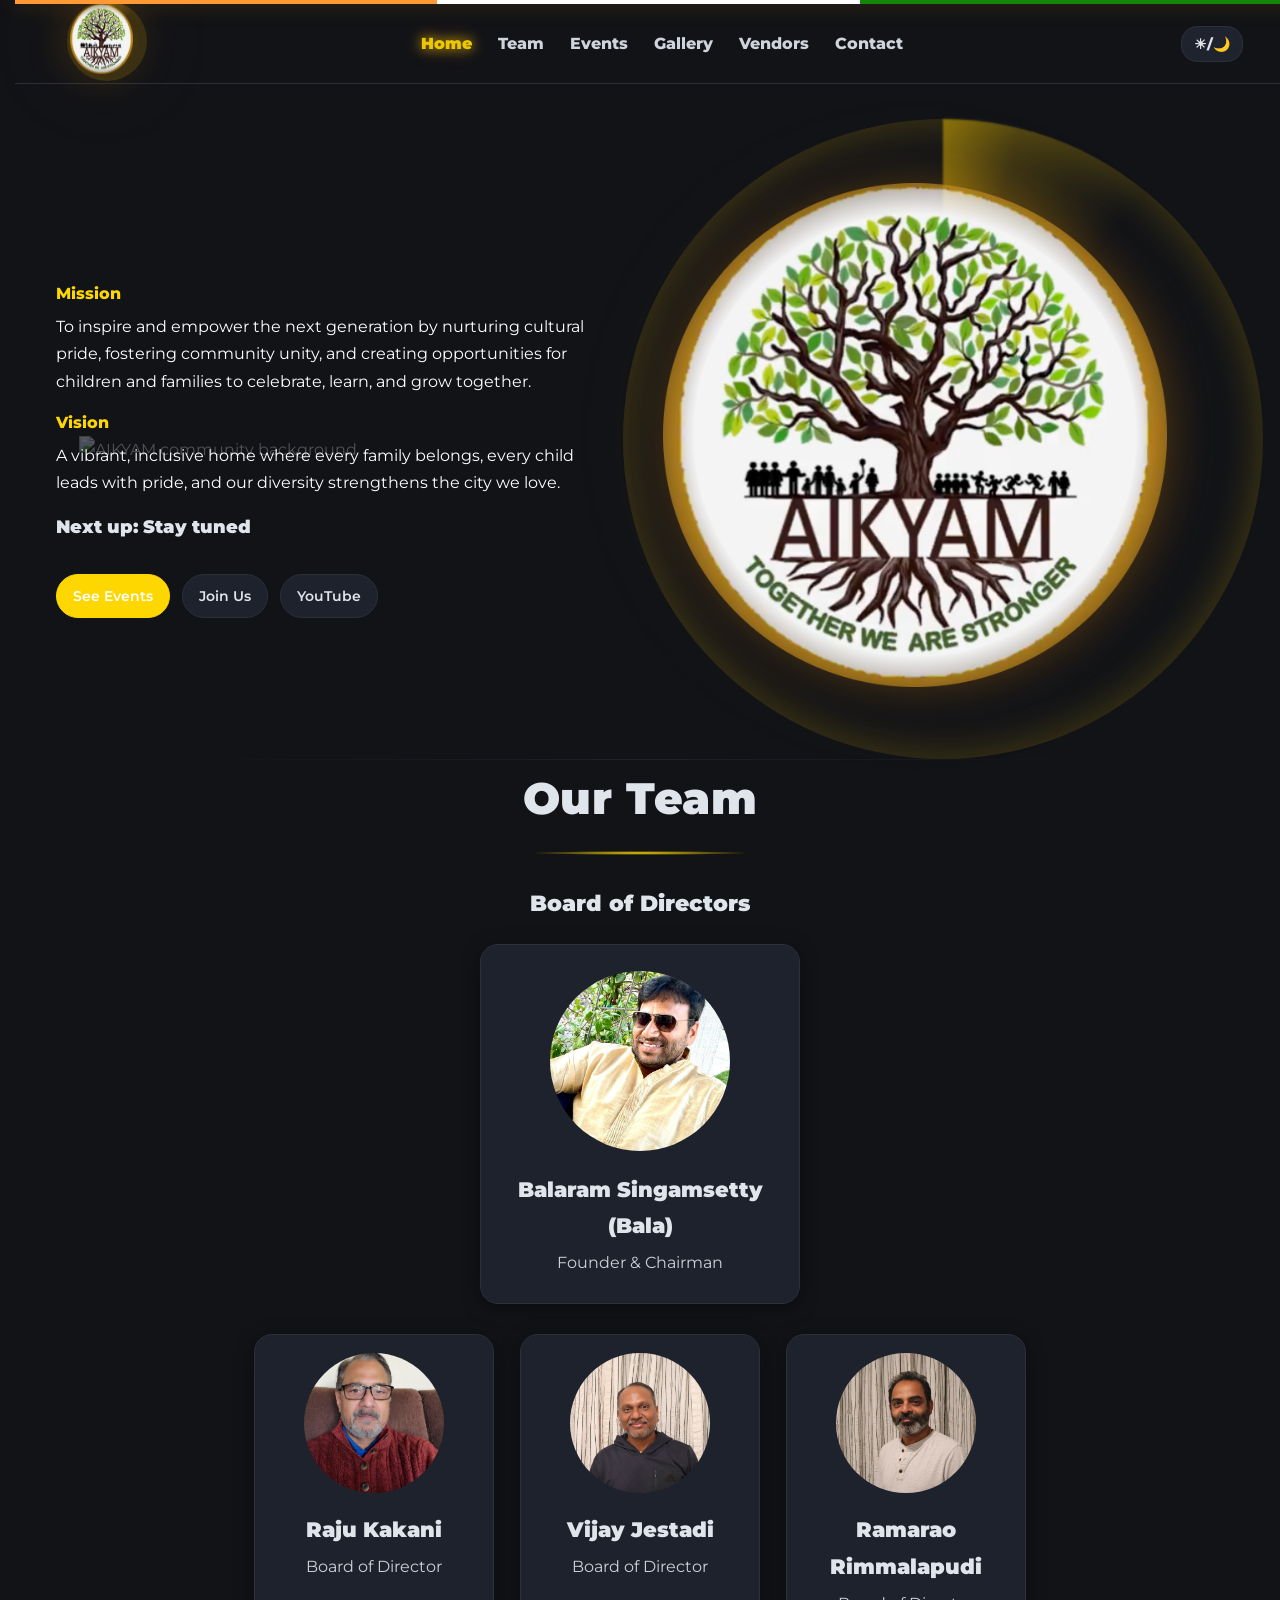
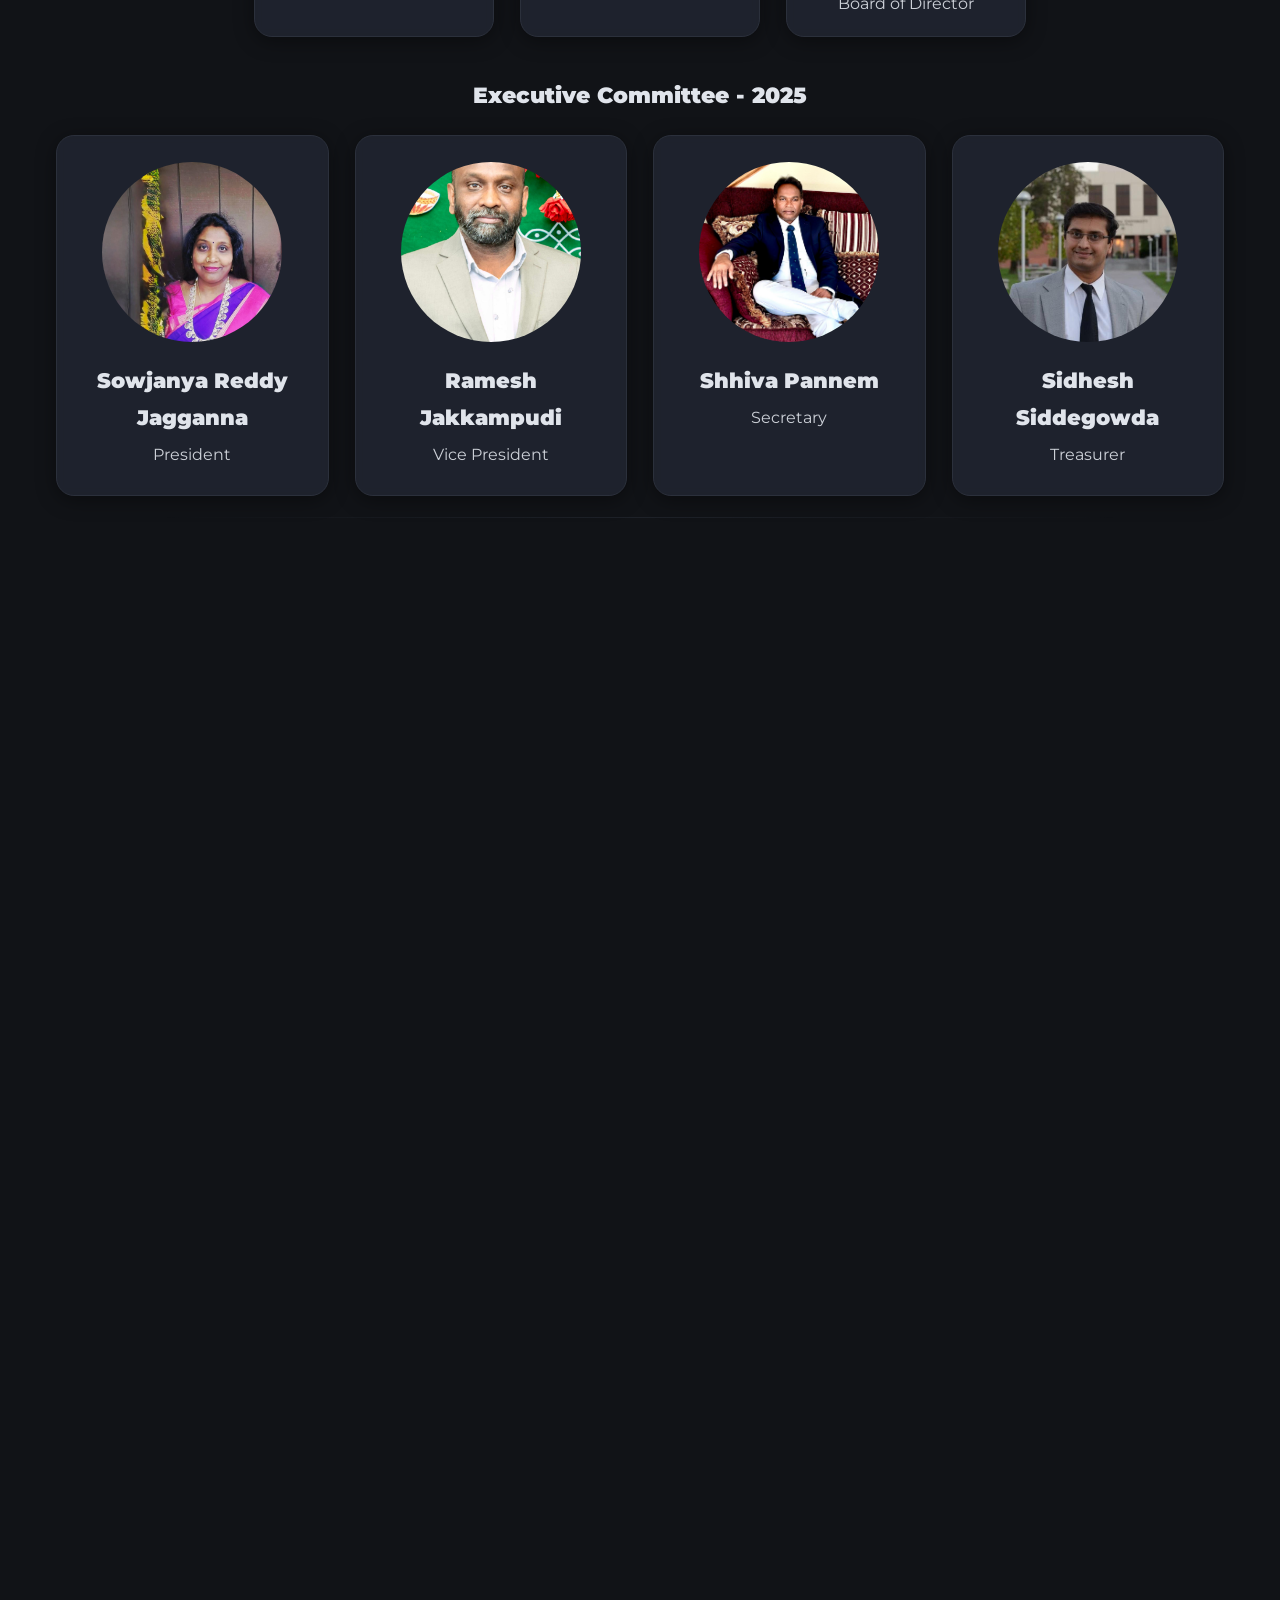
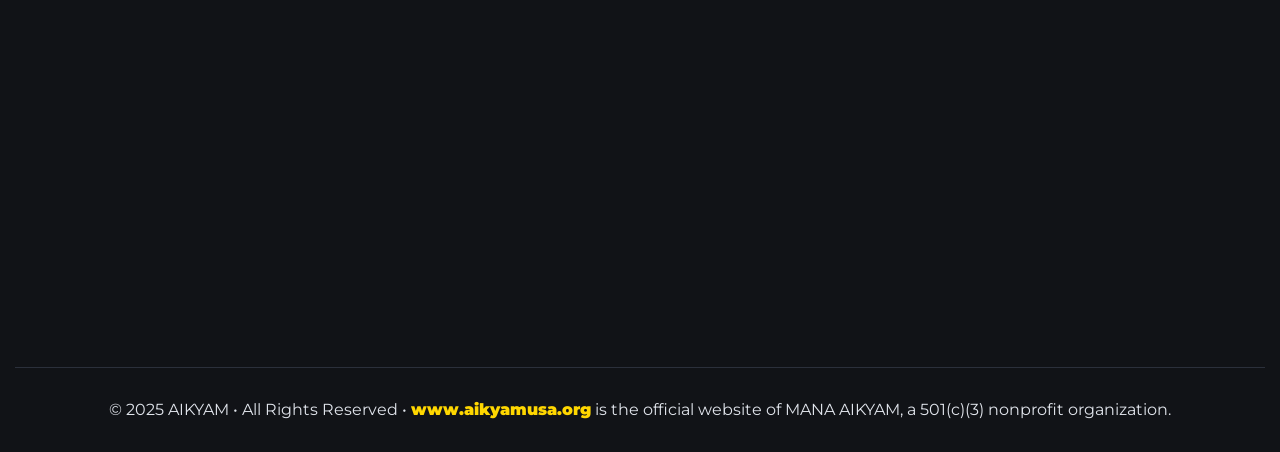
==== commit 4ddf9d6a: "core team" ====
--- a/index.html
+++ b/index.html
@@ -80,8 +80,10 @@
       <div class="cards chairman-cards" id="chairmanCard"></div>
       <div class="cards board-cards" id="boardCards"></div>
 
-      <h3 class="subhead team-section-title">Core Team</h3>
+      <h3 class="subhead team-section-title">Executive Committee - 2025</h3>
       <div class="cards" id="coreCards"></div>
+
+
     </div>
   </section>
 
@@ -112,12 +114,18 @@
       </div>
     </div>
   </section>
+
+  <!-- ===== Core Team 2026 ===== -->
+  <section id="coreteam2026" class="reveal" role="region" aria-labelledby="coreteam2026-title">
+    <div class="container">
+      <h2 id="coreteam2026-title" class="section-title">Executive Committee - 2026</h2>
+      <div class="cards" id="coreTeam2026Cards" aria-label="Core Team 2026"></div>
+    </div>
+  </section>
+
+
  
-
-  <canvas id="fireworks-canvas"></canvas>
-  <div id="toTop" title="Back to top">↑</div>
-  <div id="toast"></div>
-
+  
   <div id="footer-placeholder"></div>
   <script src="script.js"></script>
 </body>
--- a/styles.css
+++ b/styles.css
@@ -2135,7 +2135,7 @@
   
   /* Board cards responsive behavior */
   .board-cards {
-    grid-template-columns: repeat(auto-fit, minmax(240px, 280px));
+    grid-template-columns: repeat(auto-fit, minmax(220px, 260px));
     max-width: 600px;
   }
   
@@ -3607,6 +3607,53 @@
   margin-right: auto;
 }
 
+/* Explicit single-row layout when requested (JS adds modifier class) */
+.board-cards.board-cards--single-row {
+  display: flex;
+  flex-wrap: nowrap;
+  justify-content: center;
+  gap: 26px;
+}
+
+/* Allow direct use of modifier without needing base class specificity */
+.board-cards--single-row {
+  display: flex;
+  flex-wrap: nowrap;
+  justify-content: center;
+  gap: 26px;
+}
+
+/* Constrain card widths in single-row mode so they sit side-by-side */
+.board-cards.board-cards--single-row .person-card,
+.board-cards--single-row .person-card {
+  flex: 0 0 240px;
+  width: 240px;
+  max-width: 240px;
+  padding: 18px;
+}
+
+/* Compact image size for single-row board members */
+.board-cards.board-cards--single-row .person-card img,
+.board-cards--single-row .person-card img {
+  width: 140px;
+  height: 140px;
+  margin-bottom: 10px;
+}
+
+/* Responsive: allow wrapping on narrow screens */
+@media (max-width: 680px) {
+  .board-cards.board-cards--single-row,
+  .board-cards--single-row {
+    flex-wrap: wrap;
+  }
+  .board-cards.board-cards--single-row .person-card,
+  .board-cards--single-row .person-card {
+    flex: 1 1 200px;
+    width: 100%;
+    max-width: 260px;
+  }
+}
+
 /* When there's only one board member, prevent it from stretching */
 .board-cards:has(.person-card:only-child) {
   max-width: 320px;
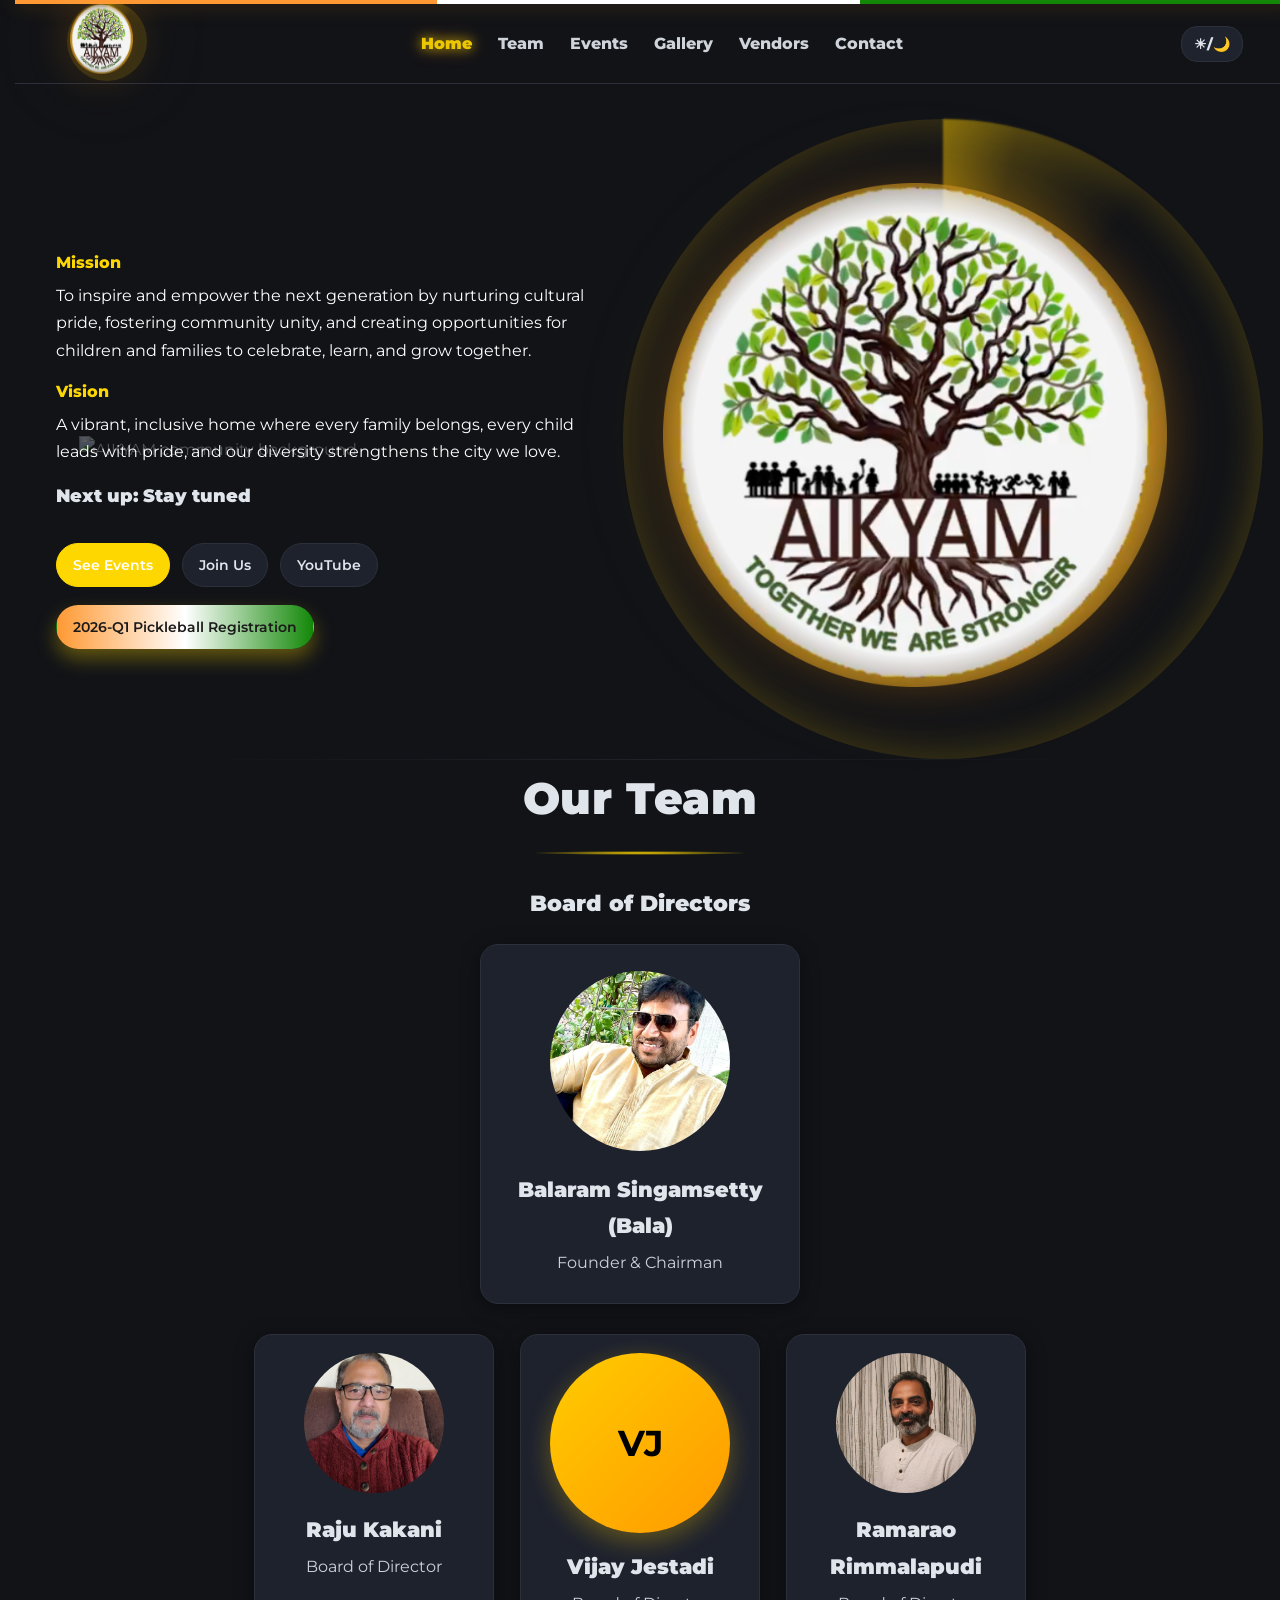
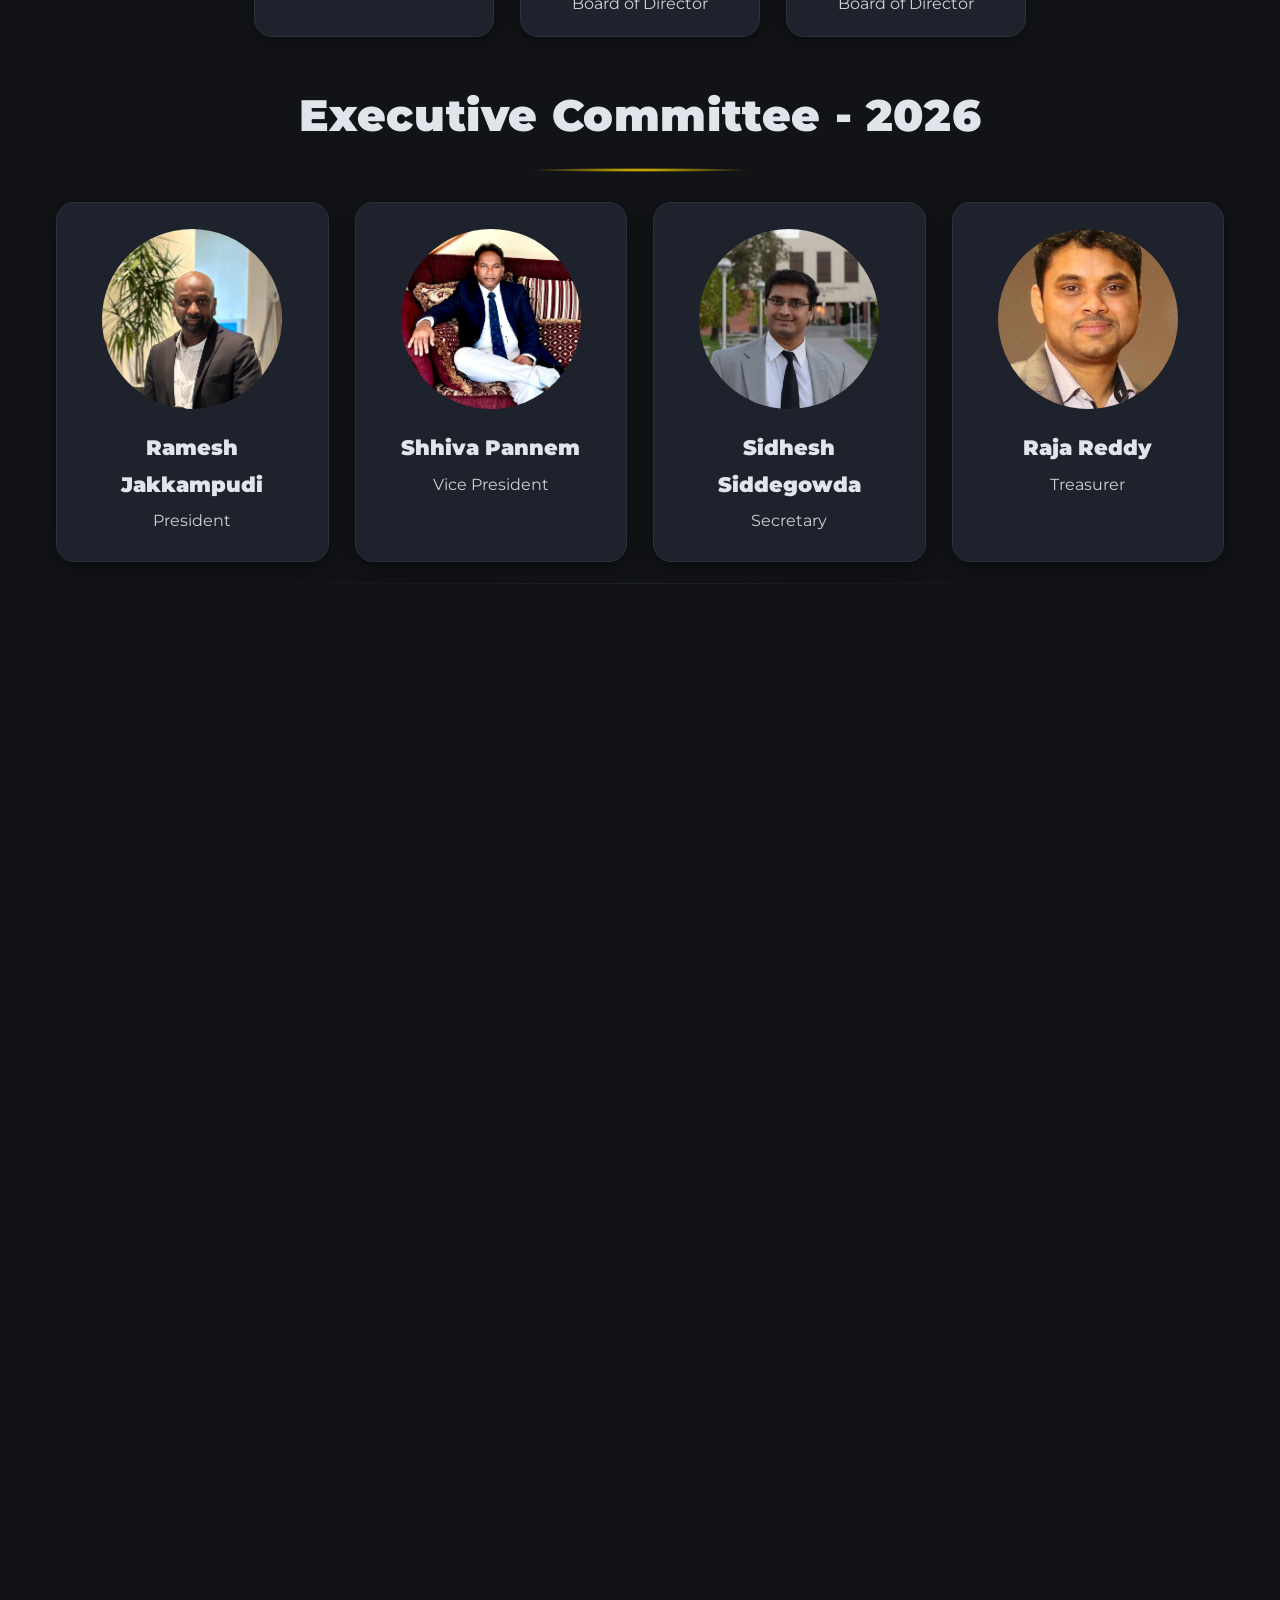
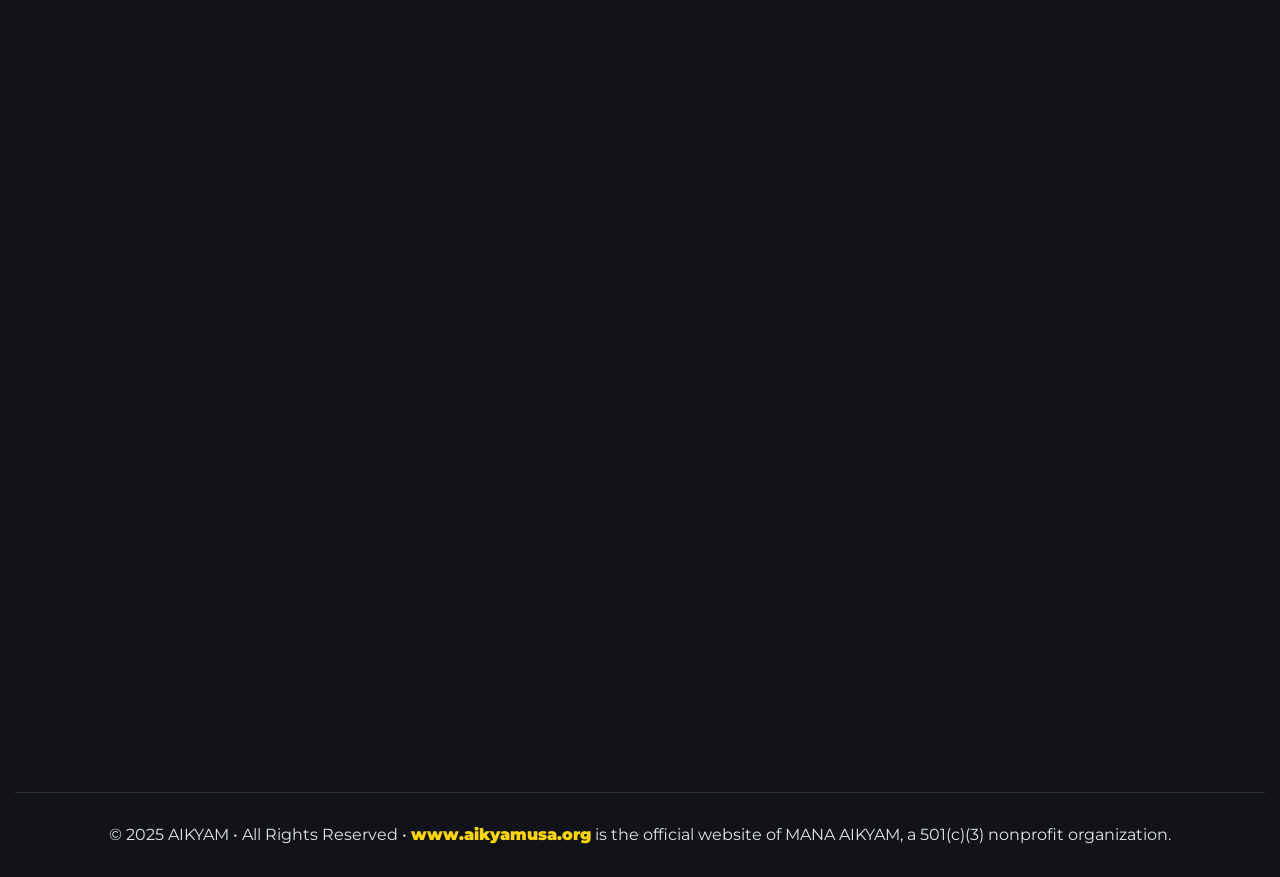
==== commit e8305085: "updated" ====
--- a/index.html
+++ b/index.html
@@ -1,19 +1,23 @@
 <!DOCTYPE html>
 <html lang="en">
+
 <head>
   <meta charset="UTF-8" />
   <meta http-equiv="X-UA-Compatible" content="IE=edge" />
   <meta name="viewport" content="width=device-width, initial-scale=1.0" />
 
   <title>AIKYAM - Community Events & Cultural Celebrations | California</title>
-  <meta name="description" content="Join AIKYAM for cultural celebrations, family events, and community volunteering. Bringing families together through festivals, kids showcases, and community engagement in California." />
-  <meta name="keywords" content="AIKYAM, community events, cultural celebrations, family activities, volunteering, festivals, California, Indian community, cultural pride, kids showcase" />
+  <meta name="description"
+    content="Join AIKYAM for cultural celebrations, family events, and community volunteering. Bringing families together through festivals, kids showcases, and community engagement in California." />
+  <meta name="keywords"
+    content="AIKYAM, community events, cultural celebrations, family activities, volunteering, festivals, California, Indian community, cultural pride, kids showcase" />
   <meta name="author" content="AIKYAM" />
 
   <!-- Open Graph / Social Media -->
   <meta property="og:type" content="website" />
   <meta property="og:title" content="AIKYAM - Community Events & Cultural Celebrations" />
-  <meta property="og:description" content="Join AIKYAM for cultural celebrations, family events, and community volunteering in California." />
+  <meta property="og:description"
+    content="Join AIKYAM for cultural celebrations, family events, and community volunteering in California." />
   <meta property="og:image" content="assets/branding/logo.png" />
   <meta property="og:url" content="https://aikyamusa.org/" />
 
@@ -44,12 +48,14 @@
         <div class="mission-vision">
           <h4>Mission</h4>
           <p>To inspire and empower the next generation by nurturing cultural pride, fostering community unity, and
-          creating opportunities for children and families to celebrate, learn, and grow together.</p>
+            creating opportunities for children and families to celebrate, learn, and grow together.</p>
 
           <h4>Vision</h4>
           <p>A vibrant, inclusive home where every family belongs, every child leads with pride, and our diversity
-          strengthens the city we love.</p>
+            strengthens the city we love.</p>
         </div>
+
+       
 
         <div class="next-title">Next up: <span id="nextEventTitle">—</span></div>
         <div class="countdown" id="countdown" aria-label="Event countdown timer" role="timer"></div>
@@ -57,7 +63,11 @@
         <div class="cta-row">
           <a class="btn btn--primary" href="#events" aria-label="Navigate to events section">See Events</a>
           <a class="btn btn--secondary" href="join.html" aria-label="Join AIKYAM community">Join Us</a>
-          <a class="btn btn--secondary" target="_blank" rel="noopener" href="https://www.youtube.com/@ManaAIKYAM" aria-label="Visit AIKYAM YouTube channel (opens in new tab)">YouTube</a>
+          <a class="btn btn--secondary" target="_blank" rel="noopener" href="https://www.youtube.com/@ManaAIKYAM"
+            aria-label="Visit AIKYAM YouTube channel (opens in new tab)">YouTube</a>
+        </div>
+          <div class="cta-row">
+          <a class="btn btn--highlight" href="fillout.html" aria-label="Open AIKYAM fillout form">2026-Q1 Pickleball Registration</a>
         </div>
       </div>
       <div class="hero-right">
@@ -80,8 +90,8 @@
       <div class="cards chairman-cards" id="chairmanCard"></div>
       <div class="cards board-cards" id="boardCards"></div>
 
-      <h3 class="subhead team-section-title">Executive Committee - 2025</h3>
-      <div class="cards" id="coreCards"></div>
+      <h2 id="coreteam2026-title" class="section-title">Executive Committee - 2026</h2>
+      <div class="cards" id="coreTeam2026Cards" aria-label="Core Team 2026"></div>
 
 
     </div>
@@ -118,15 +128,18 @@
   <!-- ===== Core Team 2026 ===== -->
   <section id="coreteam2026" class="reveal" role="region" aria-labelledby="coreteam2026-title">
     <div class="container">
-      <h2 id="coreteam2026-title" class="section-title">Executive Committee - 2026</h2>
-      <div class="cards" id="coreTeam2026Cards" aria-label="Core Team 2026"></div>
+
+      <h3 class="subhead team-section-title">Executive Committee - 2025</h3>
+      <div class="cards" id="coreCards"></div>
+
     </div>
   </section>
 
 
- 
-  
+
+
   <div id="footer-placeholder"></div>
   <script src="script.js"></script>
 </body>
+
 </html>
--- a/styles.css
+++ b/styles.css
@@ -508,6 +508,19 @@
   border-color: var(--accent);
 }
 
+.btn--highlight {
+  background: linear-gradient(90deg, #ff9933 0%, #ffffff 50%, #138808 100%);
+  color: #1a1a1a;
+  border-color: transparent;
+  box-shadow: 0 0.6rem 1.25rem rgba(var(--accent-rgb), 0.35);
+}
+
+.btn--highlight:hover {
+  background: linear-gradient(90deg, #ffa94d 0%, #ffffff 50%, #1faa59 100%);
+  border-color: transparent;
+  box-shadow: 0 0.85rem 1.5rem rgba(var(--accent-rgb), 0.45);
+}
+
 
 
 
@@ -625,6 +638,7 @@
   border-radius: 50%;
   z-index: 0;
   filter: saturate(1.05);
+  pointer-events: none;
 }
 
 .sunburst::before {
@@ -655,6 +669,7 @@
   position: relative;
   z-index: 1;
   filter: drop-shadow(0 0 22px rgba(255, 153, 0, .22)) drop-shadow(0 0 48px rgba(255, 153, 0, .08));
+  pointer-events: none;
 }
 
 .hero-logo {
@@ -3705,3 +3720,67 @@
     border: 1px solid black !important;
   }
 }
+
+/* ===== Gallery Grid (gallery.html) ===== */
+.gallery-grid-container {
+  display: grid;
+  grid-template-columns: repeat(auto-fill, minmax(240px, 1fr));
+  gap: 22px;
+  margin-top: 34px;
+}
+
+.gallery-item {
+  position: relative;
+  border: 1px solid var(--brd);
+  border-radius: 18px;
+  overflow: hidden;
+  background: #0b0b0b;
+  box-shadow: var(--shadow);
+  transition: transform .35s ease, box-shadow .35s ease;
+  display: flex;
+  flex-direction: column;
+}
+
+.gallery-item:hover {
+  transform: translateY(-6px) scale(1.025);
+  box-shadow: 0 12px 32px -8px rgba(0,0,0,.6), 0 0 0 1px var(--brd);
+}
+
+.gallery-item img {
+  width: 100%;
+  aspect-ratio: 4 / 3;
+  object-fit: cover;
+  display: block;
+  filter: brightness(.92) saturate(1.05);
+  transition: .6s ease;
+}
+
+.gallery-item:hover img {
+  transform: scale(1.06);
+  filter: brightness(1) saturate(1.15);
+}
+
+.gallery-item figcaption {
+  position: absolute;
+  left: 10px;
+  bottom: 10px;
+  background: rgba(0,0,0,.55);
+  border: 1px solid var(--brd);
+  border-radius: 10px;
+  padding: 6px 10px;
+  font-size: 13px;
+  font-weight: 800;
+  letter-spacing: .3px;
+  backdrop-filter: blur(4px);
+}
+
+@media (max-width: 600px) {
+  .gallery-grid-container {
+    grid-template-columns: repeat(auto-fill, minmax(160px, 1fr));
+    gap: 14px;
+  }
+  .gallery-item figcaption {
+    font-size: 11px;
+    padding: 4px 8px;
+  }
+}
